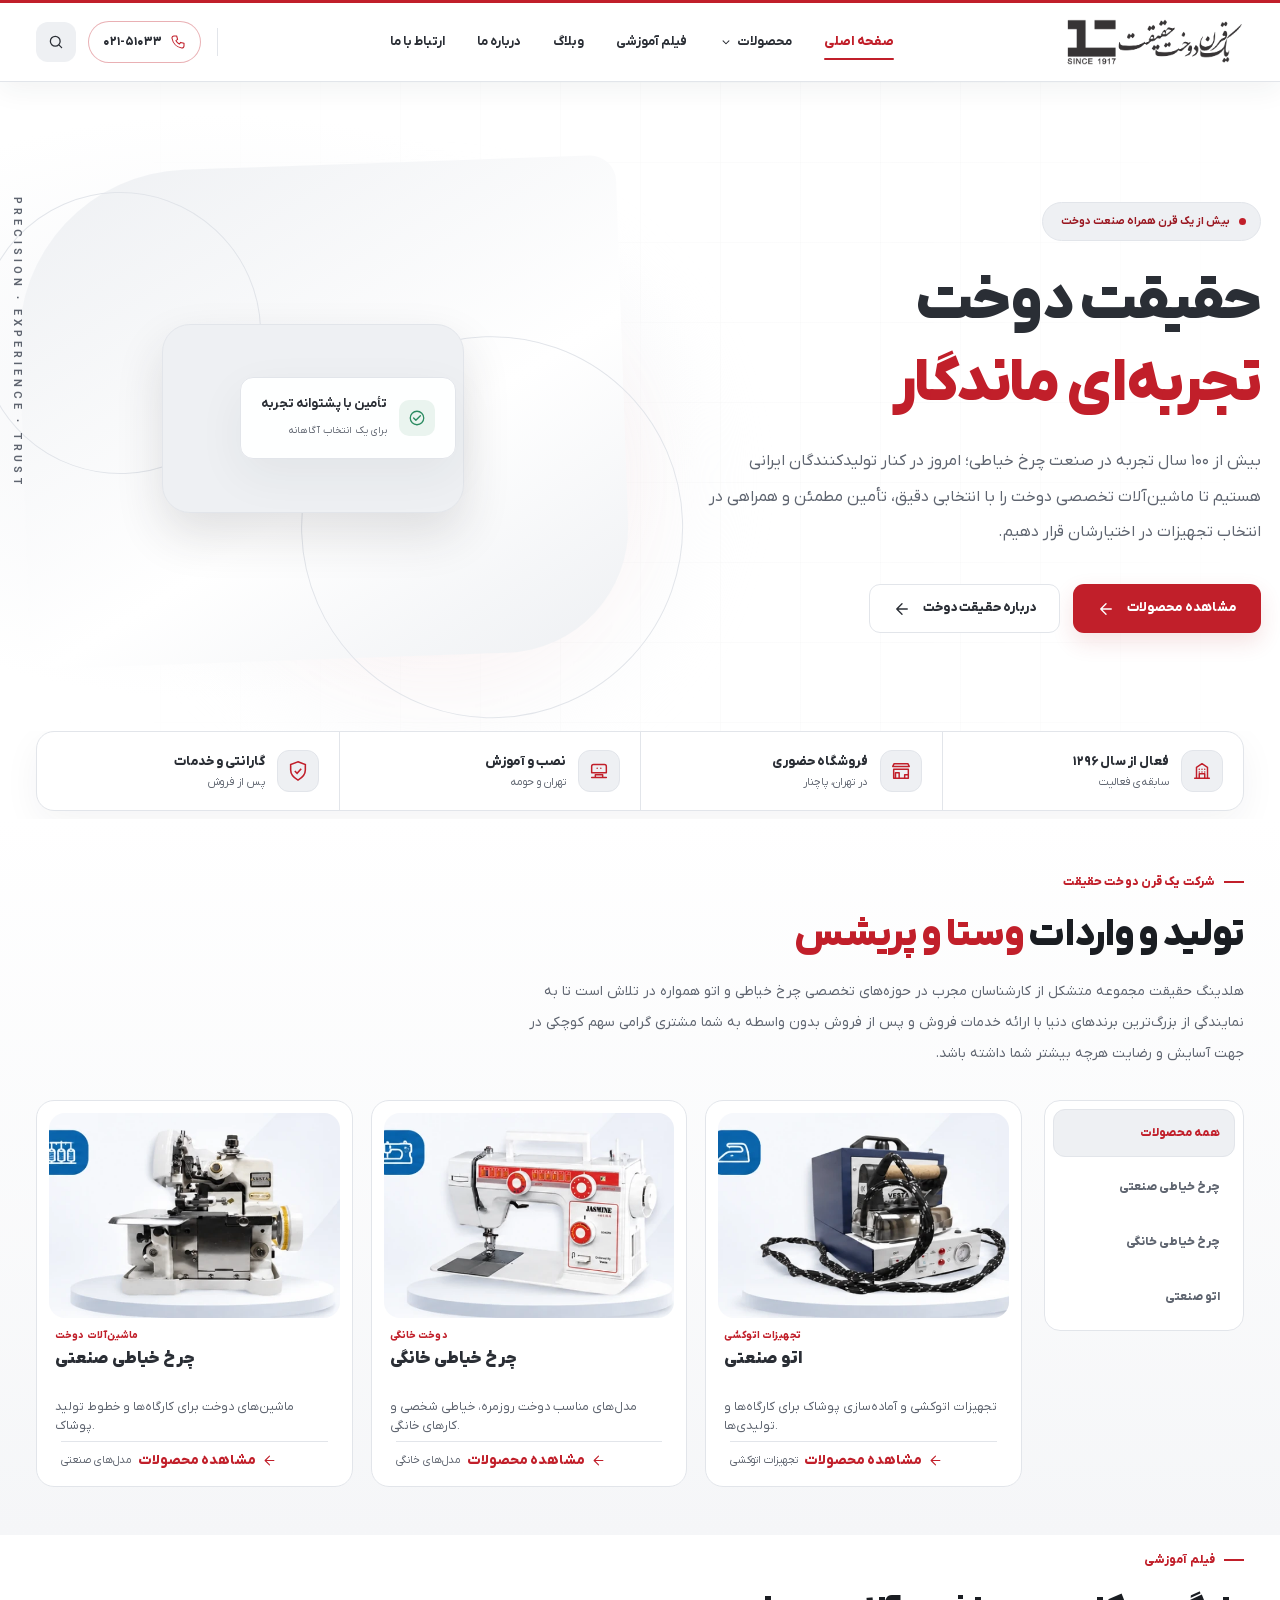
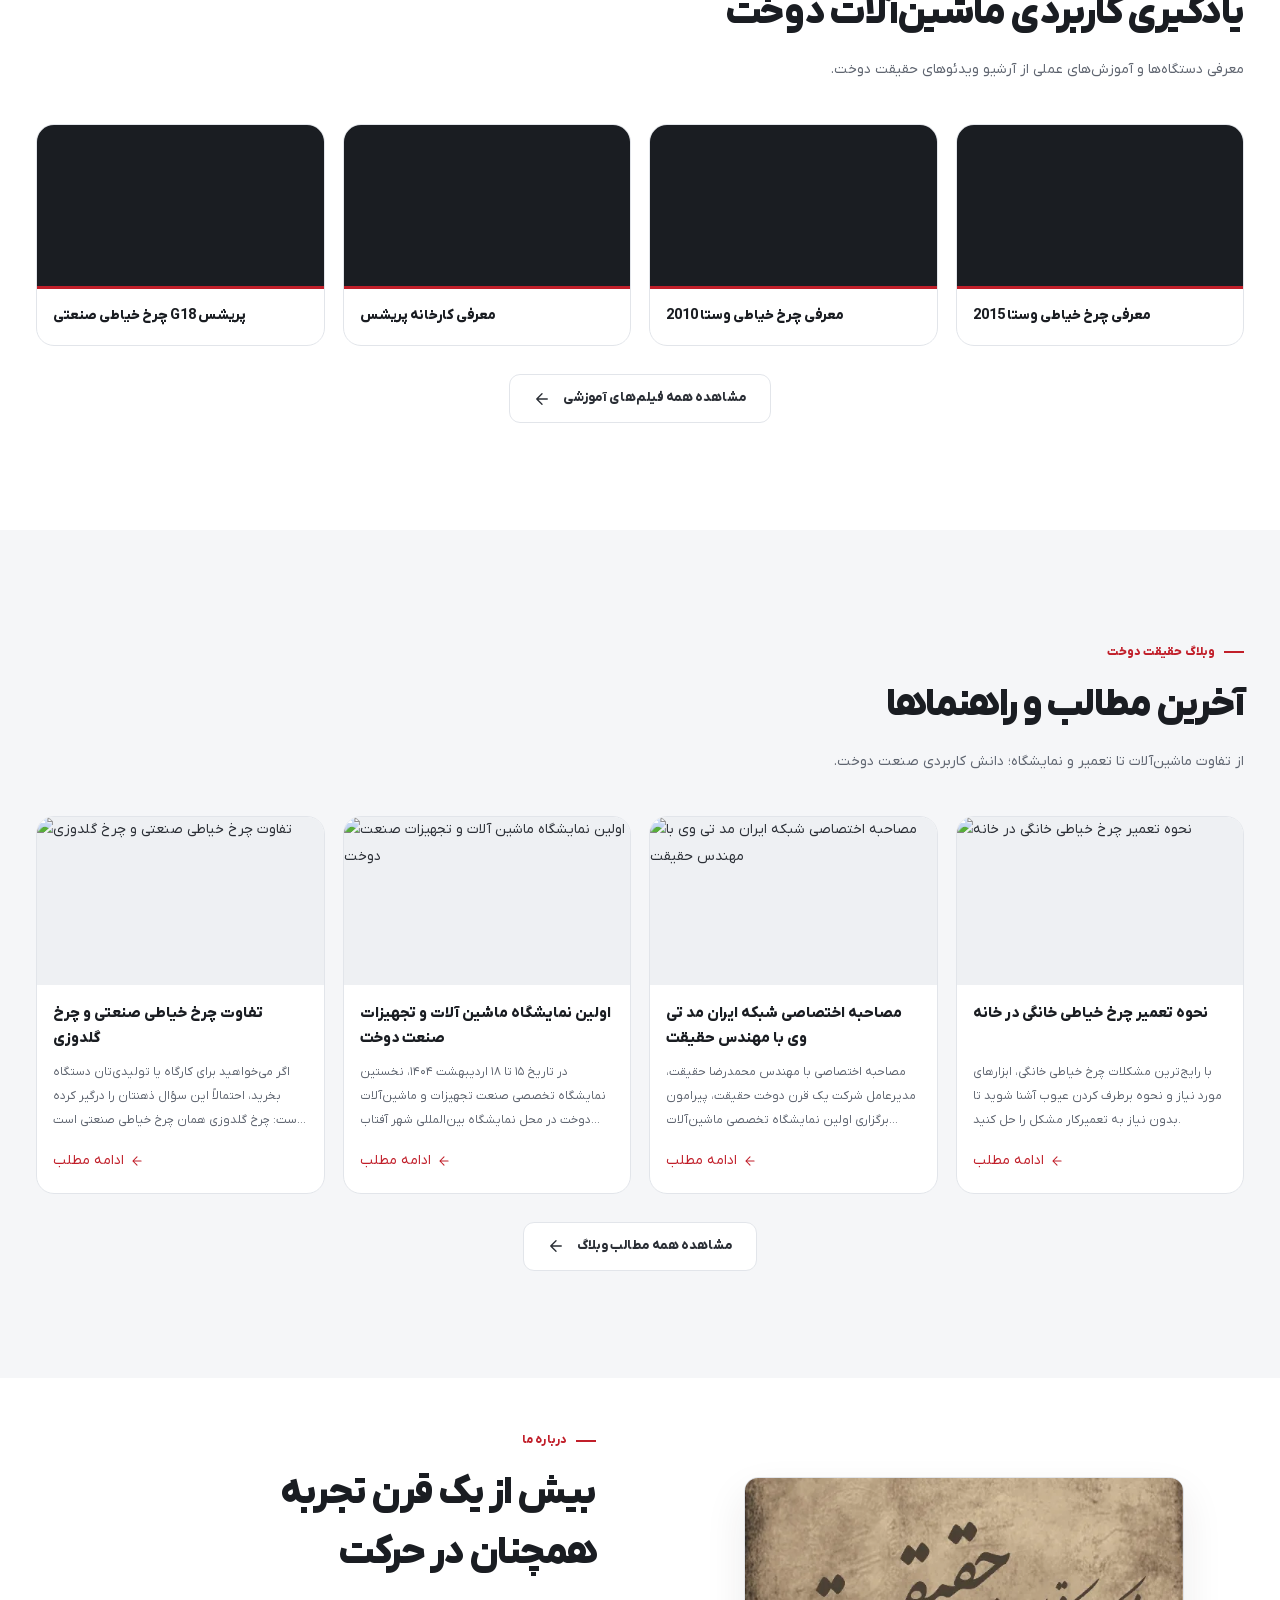
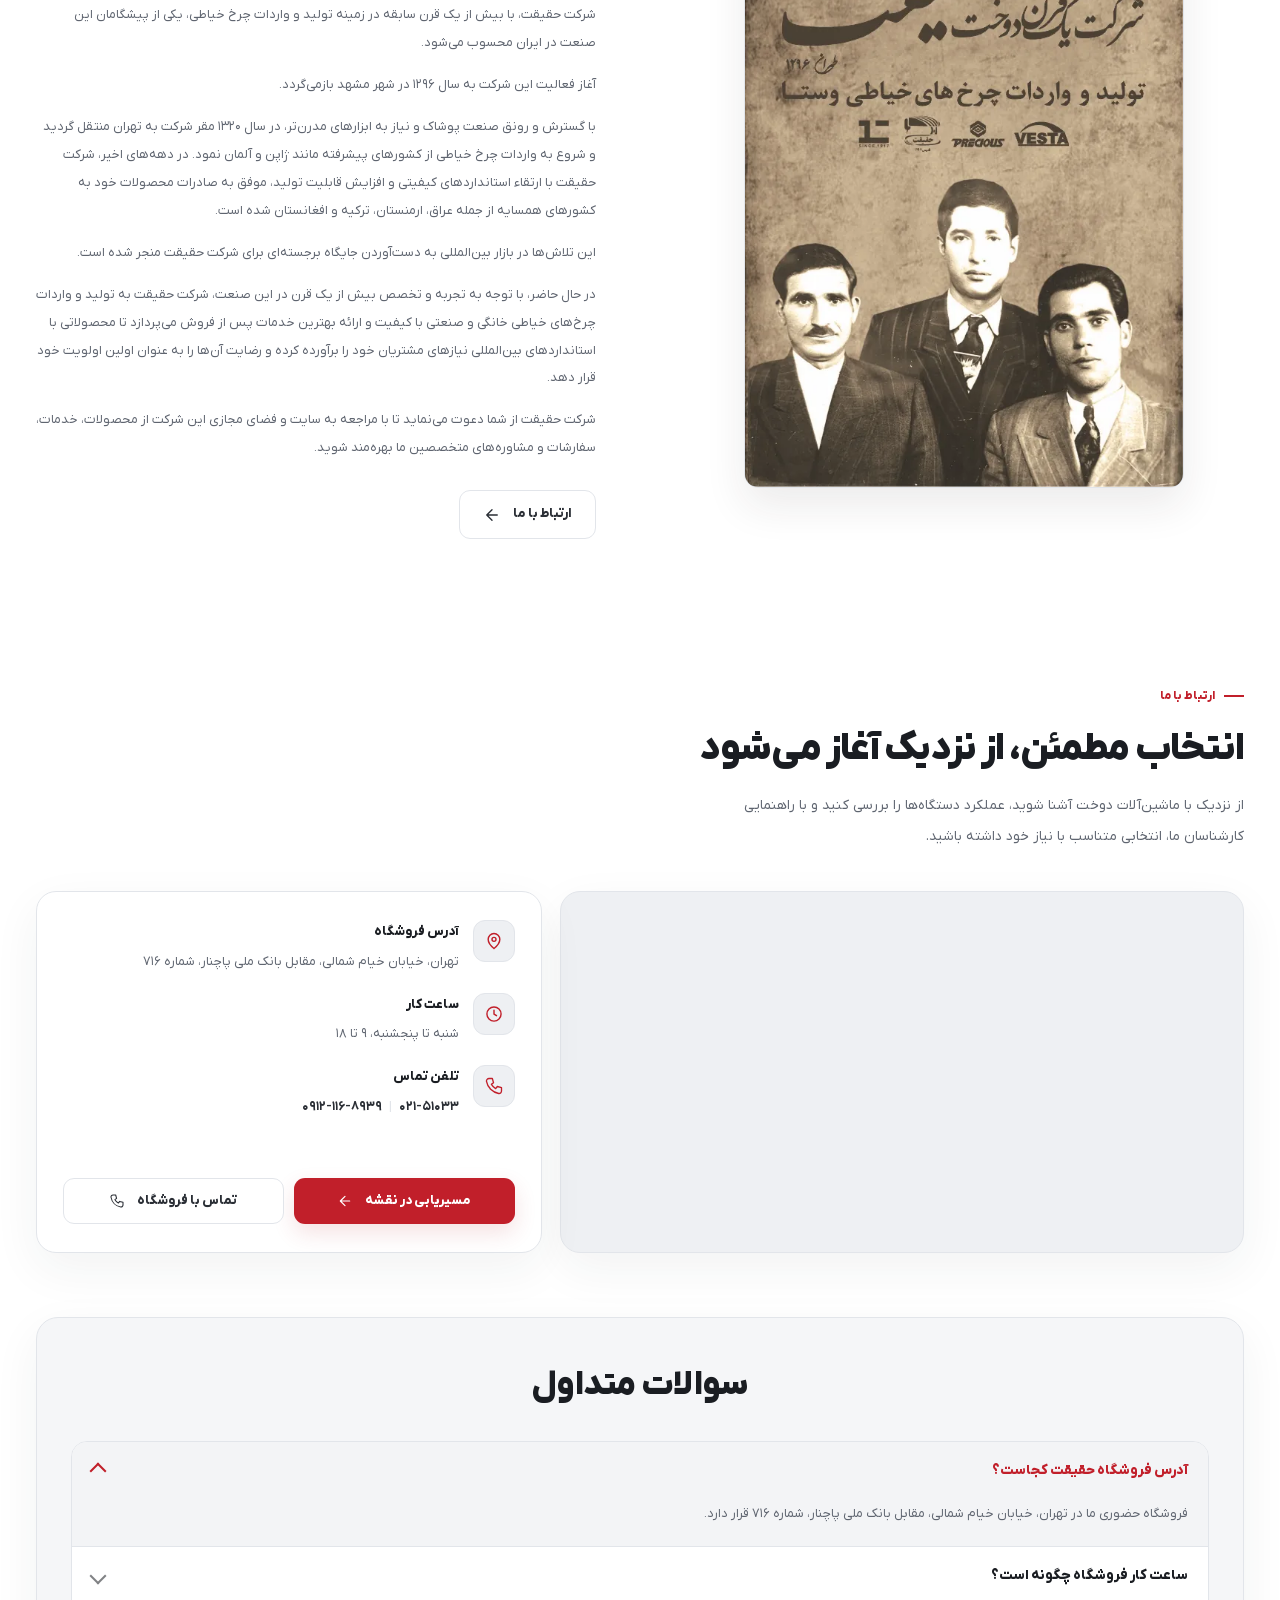
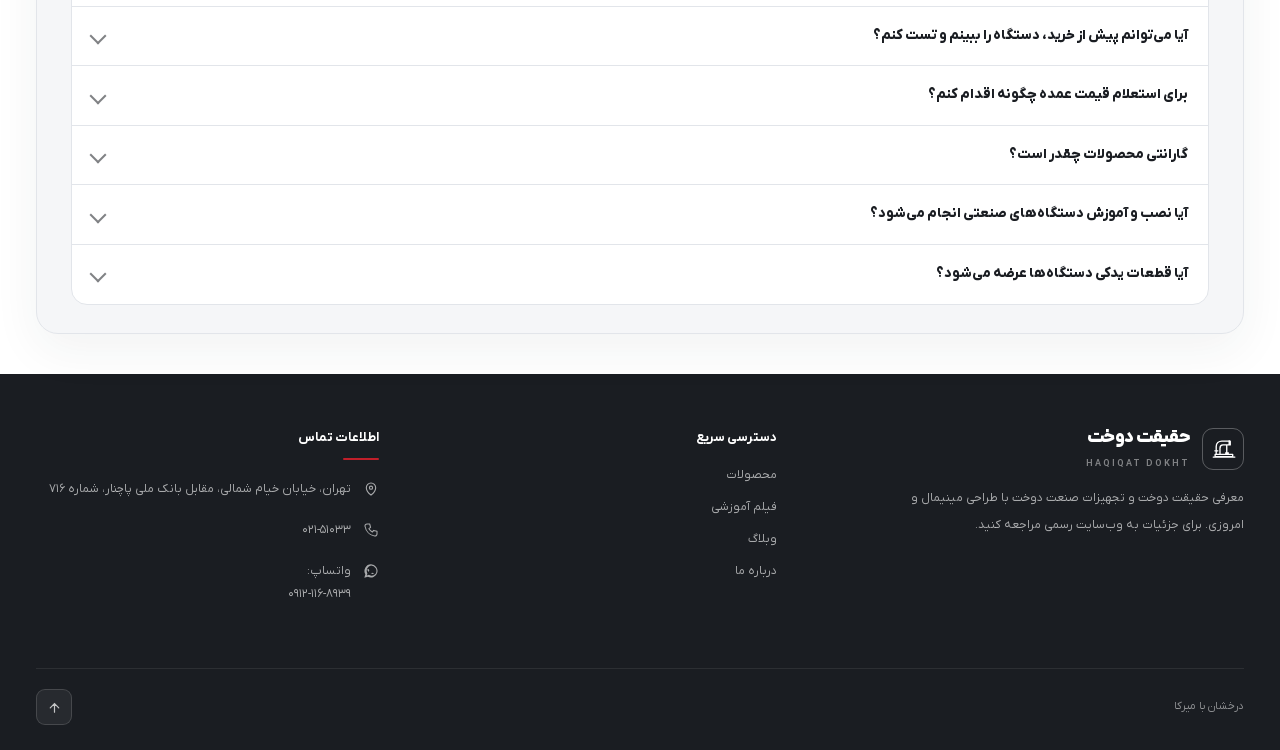
==== web2/index.html @ 38fbf1c4 "Use the rounded mobile menu sheet from the fixed file. Co-authored-by: Cursor <cursoragent@cursor.co" ====
﻿<!doctype html>
<html lang="fa" dir="ltr">

<head>
  <meta charset="UTF-8">
  <meta name="viewport" content="width=device-width,initial-scale=1">
  <meta http-equiv="Cache-Control" content="no-cache, no-store, must-revalidate">
  <meta name="theme-color" content="#fbfcfd">
  <meta name="description"
    content="حقیقت دوخت؛ واردات و تأمین تخصصی ماشین‌آلات دوخت، چرخ خیاطی صنعتی و قطعات با محوریت سابقه بیش از یک قرن.">
  <title>حقیقت دوخت | یک قرن تجربه، نگاهی به آینده</title>
  <!-- فونت ایران‌یکان -->
  <link rel="stylesheet" href="css/iranyekan.css">
  <!-- CSS اصلی -->
  <link rel="stylesheet" href="css/styles.css?v=20260311u">
  <!-- فاصله کارت‌ها (قابل ویرایش) -->
  <link rel="stylesheet" href="css/product-cards.css?v=20260311k">
</head>

<body dir="rtl">
  <!-- ========== ۲) آیکون‌های SVG ========== -->
  <svg width="0" height="0" style="position:absolute;overflow:hidden" xmlns="http://www.w3.org/2000/svg"
    aria-hidden="true">
    <defs>
      <symbol id="i-arrow" viewBox="0 0 24 24">
        <path d="M19 12H5m7 7-7-7 7-7" fill="none" stroke="currentColor" stroke-width="1.8" stroke-linecap="round"
          stroke-linejoin="round" />
      </symbol>
      <symbol id="i-check" viewBox="0 0 24 24">
        <circle cx="12" cy="12" r="9" fill="none" stroke="currentColor" stroke-width="1.7" />
        <path d="m7.5 12 3 3 6-6" stroke="currentColor" fill="none" stroke-width="1.8" stroke-linecap="round"
          stroke-linejoin="round" />
      </symbol>
      <symbol id="i-phone" viewBox="0 0 24 24">
        <path d="M6 3h4l1.4 5-2.5 2a15 15 0 0 0 5.1 5.1l2-2.5 5 1.4v4a3 3 0 0 1-3.4 3A18 18 0 0 1 3 6.4 3 3 0 0 1 6 3Z"
          fill="none" stroke="currentColor" stroke-width="1.6" stroke-linejoin="round" />
      </symbol>
      <symbol id="i-whatsapp" viewBox="0 0 24 24">
        <path
          d="M12.04 2a9.9 9.9 0 0 0-8.5 14.9L2 22l5.24-1.37A9.9 9.9 0 1 0 12.04 2Zm0 1.8a8.1 8.1 0 0 1 6.9 12.25 8.1 8.1 0 0 1-9.5 2.05l-.55-.3-3.1.81.83-3.02-.32-.58A8.1 8.1 0 0 1 12.04 3.8Zm4.62 11.56c-.2.56-1.15 1.07-1.6 1.14-.41.06-.93.09-1.5-.09a13.4 13.4 0 0 1-5.6-3.65 6.2 6.2 0 0 1-1.3-2.2c-.14-.4-.01-.86.2-1.14.18-.24.45-.35.66-.35h.48c.16 0 .37-.06.58.44.2.5.7 1.72.76 1.84.06.12.1.26.02.41-.08.16-.12.26-.24.4-.12.14-.25.31-.36.42-.12.12-.24.25-.1.49.14.24.62 1.02 1.33 1.65.91.81 1.68 1.06 1.92 1.18.24.12.38.1.52-.06.14-.16.6-.7.76-.94.16-.24.32-.2.54-.12.22.08 1.4.66 1.64.78.24.12.4.18.46.28.06.1.06.58-.14 1.14Z"
          fill="currentColor" />
      </symbol>
      <symbol id="i-close" viewBox="0 0 24 24">
        <path d="M6 6l12 12M18 6 6 18" fill="none" stroke="currentColor" stroke-width="1.9" stroke-linecap="round" />
      </symbol>
      <symbol id="i-menu" viewBox="0 0 24 24">
        <path d="M4 7h16M4 12h16M4 17h16" fill="none" stroke="currentColor" stroke-width="1.8" stroke-linecap="round" />
      </symbol>
      <symbol id="i-search" viewBox="0 0 24 24">
        <circle cx="11" cy="11" r="6.5" fill="none" stroke="currentColor" stroke-width="1.7" />
        <path d="m16.2 16.2 3.3 3.3" fill="none" stroke="currentColor" stroke-width="1.7" stroke-linecap="round" />
      </symbol>
      <symbol id="i-chevron" viewBox="0 0 24 24">
        <path d="m7 10 5 5 5-5" fill="none" stroke="currentColor" stroke-width="1.8" stroke-linecap="round"
          stroke-linejoin="round" />
      </symbol>
      <symbol id="i-shield" viewBox="0 0 24 24">
        <path d="M12 2 20 5v6c0 5-3.5 8.5-8 11-4.5-2.5-8-6-8-11V5l8-3Z" fill="none" stroke="currentColor"
          stroke-width="1.7" />
        <path d="m8.5 12 2.5 2.5 4.5-5" fill="none" stroke="currentColor" stroke-width="1.7" />
      </symbol>
      <symbol id="i-tools" viewBox="0 0 24 24">
        <path d="m14 6 4-4 4 4-4 4M3 21l11-11m-8-5 3 3-3 3-3-3a5 5 0 0 1 5-5m11 11a5 5 0 0 1-5 5l-3-3 3-3 3 3"
          fill="none" stroke="currentColor" stroke-width="1.5" stroke-linecap="round" stroke-linejoin="round" />
      </symbol>
      <symbol id="i-box" viewBox="0 0 24 24">
        <path d="m3 7 9-4 9 4v10l-9 4-9-4V7Zm0 0 9 4 9-4m-9 4v10M7.5 5 16.5 9" fill="none" stroke="currentColor"
          stroke-width="1.5" stroke-linejoin="round" />
      </symbol>
      <symbol id="i-headset" viewBox="0 0 24 24">
        <path d="M4 13v-2a8 8 0 0 1 16 0v2M4 13h3v7H6a2 2 0 0 1-2-2v-5Zm16 0h-3v7h1a2 2 0 0 0 2-2v-5Zm0 6c0 2-2 3-6 3"
          fill="none" stroke="currentColor" stroke-width="1.7" stroke-linecap="round" />
      </symbol>
      <symbol id="i-up" viewBox="0 0 24 24">
        <path d="m6 14 6-6 6 6M12 8v12" fill="none" stroke="currentColor" stroke-width="1.7" stroke-linecap="round" />
      </symbol>
      <symbol id="i-play" viewBox="0 0 24 24">
        <path d="M8 6.5v11l9-5.5-9-5.5Z" fill="currentColor" />
      </symbol>
      <symbol id="i-pin" viewBox="0 0 24 24">
        <path d="M12 21s7-5.4 7-11a7 7 0 1 0-14 0c0 5.6 7 11 7 11Z" fill="none" stroke="currentColor"
          stroke-width="1.7" />
        <circle cx="12" cy="10" r="2.4" fill="none" stroke="currentColor" stroke-width="1.7" />
      </symbol>
      <symbol id="i-clock" viewBox="0 0 24 24">
        <circle cx="12" cy="12" r="8.5" fill="none" stroke="currentColor" stroke-width="1.7" />
        <path d="M12 7.5V12l3 2" fill="none" stroke="currentColor" stroke-width="1.7" stroke-linecap="round" />
      </symbol>
      <symbol id="i-sew" viewBox="0 0 100 100">
        <path
          d="M19 68h65v9H19zM23 65V39c0-12 9-20 21-20h31v14H48c-8 0-11 4-11 12v20M62 33v30M58 63h10M71 17v16M18 55h11M12 78h80"
          stroke="currentColor" stroke-width="5" fill="none" stroke-linecap="round" stroke-linejoin="round" />
      </symbol>
      <symbol id="i-building" viewBox="0 0 24 24">
        <path d="M4 20h16M6 20V8l6-4 6 4v12M9 20v-5h6v5M9 10h.01M12 10h.01M15 10h.01M9 13h.01M12 13h.01M15 13h.01"
          fill="none" stroke="currentColor" stroke-width="1.6" stroke-linecap="round" stroke-linejoin="round" />
      </symbol>
      <symbol id="i-store" viewBox="0 0 24 24">
        <path d="M4 10h16v10H4zM3 7l1.5-3h15L21 7H3Zm3 13v-6h4v6m6 0v-4h4v4" fill="none" stroke="currentColor"
          stroke-width="1.6" stroke-linecap="round" stroke-linejoin="round" />
      </symbol>
      <symbol id="i-train" viewBox="0 0 24 24">
        <path d="M4 19h16M8 19v-3h8v3M6 5h12a2 2 0 0 1 2 2v7H4V7a2 2 0 0 1 2-2Zm4 4h.01M14 9h.01" fill="none"
          stroke="currentColor" stroke-width="1.6" stroke-linecap="round" stroke-linejoin="round" />
      </symbol>
      <!-- Product machine drawing -->
      <symbol id="machine" viewBox="0 0 680 460">
        <ellipse cx="327" cy="400" rx="283" ry="25" fill="#aab9c8" opacity=".25" />
        <path d="M82 365H599L625 383H63Z" fill="#71818c" />
        <path d="M80 360H601L598 373H76Z" fill="#cdd4d8" />
        <path d="M95 347H582V365H95Z" fill="#f9fbfd" stroke="#a8b3be" stroke-width="3" />
        <path d="M132 145v-24c0-16 13-29 29-29h333c16 0 30 13 30 30v52h-29v-34H208c-17 0-28 10-28 28v178h-48V145Z"
          fill="#f9fbfd" stroke="#8c9ba7" stroke-width="4" />
        <path d="M133 129c0-21 15-35 36-35h325c19 0 30 12 30 30v53H180v-10c0-19 12-31 30-31h286v-11H164v220h-31Z"
          fill="#e8edf1" opacity=".6" />
        <rect x="181" y="139" width="311" height="37" rx="9" fill="#e2e8ed" />
        <path d="M182 175h308v14H182z" fill="#c7d1da" />
        <path d="M180 195h38v154h-38z" fill="#eff3f6" stroke="#a8b3be" stroke-width="3" />
        <path d="M183 195h30v112h-30z" fill="#d9e2e9" />
        <path d="M201 306v38" stroke="#6d7b89" stroke-width="7" stroke-linecap="round" />
        <path d="M220 308v42M213 350h23" fill="none" stroke="#475a6b" stroke-width="5" stroke-linecap="round" />
        <path d="M232 352h-36" stroke="#7e8b93" stroke-width="8" stroke-linecap="round" />
        <path d="M235 343v13" stroke="#596b76" stroke-width="3" />
        <rect x="473" y="148" width="56" height="27" rx="7" fill="#2a333b" />
        <rect x="480" y="151" width="40" height="7" rx="2" fill="#665b60" />
        <circle cx="536" cy="146" r="42" fill="#c7d0d8" stroke="#8796a3" stroke-width="5" />
        <circle cx="536" cy="146" r="29" fill="#e9eef2" stroke="#8796a3" stroke-width="3" />
        <circle cx="536" cy="146" r="10" fill="#8394a1" />
        <path d="M536 117v18m0 21v19m-29-29h18m22 0h18" stroke="#adbac5" stroke-width="4" />
        <rect x="261" y="151" width="88" height="6" rx="3" fill="#bac5cf" />
        <rect x="354" y="151" width="57" height="6" rx="3" fill="#bac5cf" />
        <path d="M359 92V69h31v23" stroke="#8294a1" stroke-width="6" fill="none" />
        <path d="M382 69v-17h7v17" stroke="#8294a1" stroke-width="4" fill="none" />
        <path d="M263 92V59" stroke="#647789" stroke-width="4" />
        <path d="M251 59h24" stroke="#647789" stroke-width="4" />
        <path d="M255 59c0-21 6-28 14-28" stroke="#647789" stroke-width="3" fill="none" />
        <path d="M260 41h22" stroke="#647789" stroke-width="4" />
        <rect x="287" y="211" width="174" height="14" rx="4" fill="#b7c4cf" opacity=".7" /><text x="300" y="220"
          font-family="Arial,sans-serif" font-size="11" fill="#56708d" font-weight="700" letter-spacing="3">ATELIER /
          100</text>
        <path d="M138 333h34" stroke="#9aa8b3" stroke-width="5" />
        <circle cx="160" cy="221" r="10" fill="#c3ced7" stroke="#9daab4" stroke-width="3" />
        <path d="M124 348h118" stroke="#82909a" stroke-width="3" />
        <path d="M222 349h13" stroke="#a0abb4" stroke-width="4" />
        <path d="M217 360v-13" stroke="#647782" stroke-width="4" />
        <path d="M115 379v17m455-17v17" stroke="#53616d" stroke-width="10" stroke-linecap="round" />
        <path d="M172 125h330" stroke="white" opacity=".9" stroke-width="3" stroke-linecap="round" />
      </symbol>
    </defs>
  </svg>

  <!-- ========== ۳) هدر و منو ========== -->
  <header id="siteHeader">
    <div class="container nav">
      <a class="brand brand--logo" href="#home" aria-label="صفحه اصلی حقیقت دوخت">
        <img class="brand-logo" src="assets/logo-haqiqat.png" alt="یک قرن دوخت حقیقت — SINCE 1917" width="220"
          height="48">
      </a>
      <nav class="nav-links" id="navLinks" aria-label="منوی اصلی">
        <a href="#home" class="active">صفحه اصلی</a>
        <div class="nav-item nav-item--drop">
          <a href="#products" class="nav-link-drop">محصولات <svg class="nav-chevron" aria-hidden="true">
              <use href="#i-chevron" />
            </svg></a>
          <div class="nav-drop" role="menu">
            <a href="#products" role="menuitem" data-filter="industrial">چرخ خیاطی صنعتی</a>
            <a href="#products" role="menuitem" data-filter="home">چرخ خیاطی خانگی</a>
            <a href="#products" role="menuitem" data-filter="iron">اتو صنعتی</a>
          </div>
        </div>
        <a href="#videos">فیلم آموزشی</a>
        <a href="#blog">وبلاگ</a>
        <a href="#about">درباره ما</a>
        <a href="#contact">ارتباط با ما</a>
        <div class="nav-sheet-foot">
          <div class="nav-sheet-actions">
            <a class="sheet-btn sheet-btn--call" href="tel:02151033"><svg aria-hidden="true">
                <use href="#i-phone" />
              </svg>تماس با فروشگاه</a>
            <a class="sheet-btn sheet-btn--wa" href="https://api.whatsapp.com/send?phone=989121168939"><svg
                aria-hidden="true">
                <use href="#i-whatsapp" />
              </svg>واتساپ</a>
          </div>
          <p class="nav-sheet-meta">شنبه تا پنجشنبه، ۹ تا ۱۸ · تهران، پاچنار</p>
        </div>
      </nav>
      <div class="nav-backdrop" id="navBackdrop" aria-hidden="true"></div>
      <div class="nav-cta">
        <span class="nav-divider" aria-hidden="true"></span>
        <a class="nav-phone" href="tel:02151033"><svg>
            <use href="#i-phone" />
          </svg> <span class="tel-num" dir="ltr">۰۲۱-۵۱۰۳۳</span></a>
        <button type="button" class="nav-search" id="navSearch" aria-label="جستجو"><svg>
            <use href="#i-search" />
          </svg></button>
        <button class="mobile-toggle" id="mobileToggle" aria-label="باز کردن منو" aria-expanded="false"><svg>
            <use href="#i-menu" />
          </svg></button>
      </div>
    </div>
  </header>

  <!-- ========== ۴) محتوای اصلی ========== -->
  <main>
    <!-- ========== ۵) هیرو ========== -->
    <div class="hero" id="home">
      <div class="hero-ambient" aria-hidden="true">
        <div class="hero-ambient__grid"></div>
        <div class="hero-ambient__glow"></div>
      </div>
      <div class="container hero-grid">
        <div class="hero-content reveal"><span class="hero-tag"><i></i> بیش از یک قرن همراه صنعت دوخت</span>
          <h1><span class="hero-line"><span>حقیقت دوخت</span></span><span class="hero-line"><span><em>تجربه‌ای
                  ماندگار</em></span></span></h1>
          <p class="hero-desc">بیش از ۱۰۰ سال تجربه در صنعت چرخ خیاطی؛ امروز در کنار تولیدکنندگان ایرانی هستیم تا
            ماشین‌آلات تخصصی دوخت را با انتخابی دقیق، تأمین مطمئن و همراهی در انتخاب تجهیزات در اختیارشان قرار دهیم.</p>
          <div class="hero-actions"><a href="#products" class="btn btn-primary">مشاهده محصولات <svg>
                <use href="#i-arrow" />
              </svg></a><a href="#about" class="btn btn-outline">درباره حقیقت دوخت <svg>
                <use href="#i-arrow" />
              </svg></a></div>
        </div>
        <div class="hero-visual reveal">
          <div class="hero-art-bg"></div><span class="side-label">PRECISION · EXPERIENCE · TRUST</span>
          <div class="machine-motion">
            <video class="hero-video" autoplay muted loop playsinline preload="metadata"
              aria-label="ویدئوی چرخ خیاطی در حال دوخت پارچه">
              <source src="assets/hero-sewing.mp4" type="video/mp4">
            </video>
            <div class="floating-note"><span class="circle"><svg width="18" height="18">
                  <use href="#i-check" />
                </svg></span><span><strong>تأمین با پشتوانه تجربه</strong><small>برای یک انتخاب آگاهانه</small></span>
            </div>
          </div>
        </div>
      </div>
    </div>

    <!-- ========== ۶) نوار اعتماد / مزیت‌های کوتاه ========== -->
    <div class="trust-bar">
      <div class="container">
        <div class="trust-bar__grid" role="list">
          <div class="trust-item" role="listitem">
            <span class="trust-item__icon" aria-hidden="true"><svg>
                <use href="#i-building" />
              </svg></span>
            <span class="trust-item__text"><strong>فعال از سال ۱۲۹۶</strong><small>سابقه‌ی فعالیت</small></span>
          </div>
          <div class="trust-item" role="listitem">
            <span class="trust-item__icon" aria-hidden="true"><svg>
                <use href="#i-store" />
              </svg></span>
            <span class="trust-item__text"><strong>فروشگاه حضوری</strong><small>در تهران، پاچنار</small></span>
          </div>
          <div class="trust-item" role="listitem">
            <span class="trust-item__icon" aria-hidden="true"><svg>
                <use href="#i-train" />
              </svg></span>
            <span class="trust-item__text"><strong>نصب و آموزش</strong><small>تهران و حومه</small></span>
          </div>
          <div class="trust-item" role="listitem">
            <span class="trust-item__icon" aria-hidden="true"><svg>
                <use href="#i-shield" />
              </svg></span>
            <span class="trust-item__text"><strong>گارانتی و خدمات</strong><small>پس از فروش</small></span>
          </div>
        </div>
      </div>
    </div>

    <!-- ========== ۷) محصولات / دسته‌بندی‌ها ========== -->
    <section class="categories" id="products">
      <div class="container">
        <div class="section-heading reveal">
          <div>
            <span class="eyebrow">شرکت یک قرن دوخت حقیقت</span>
            <h2 class="section-title">تولید و واردات <em>وستا و پریشس</em></h2>
            <p class="section-note">هلدینگ حقیقت مجموعه متشکل از کارشناسان مجرب در حوزه‌های تخصصی چرخ خیاطی و اتو همواره
              در تلاش است تا به نمایندگی از بزرگ‌ترین برندهای دنیا با ارائه خدمات فروش و پس از فروش بدون واسطه به شما
              مشتری گرامی سهم کوچکی در جهت آسایش و رضایت هرچه بیشتر شما داشته باشد.</p>
          </div>
        </div>
        <div class="products-layout">
          <div class="filter-tabs" role="group" aria-label="فیلتر محصولات">
            <button class="filter-btn active" data-filter="all" aria-pressed="true">همه محصولات</button>
            <button class="filter-btn" data-filter="industrial" aria-pressed="false">چرخ خیاطی صنعتی</button>
            <button class="filter-btn" data-filter="home" aria-pressed="false">چرخ خیاطی خانگی</button>
            <button class="filter-btn" data-filter="iron" aria-pressed="false">اتو صنعتی</button>
          </div>
          <div class="carousel-shell" data-carousel>
            <div class="carousel-viewport">
            <div class="product-grid carousel-track">
              <article class="product-card reveal" data-category="industrial">
                <div class="product-image"><img src="assets/category-industrial.webp" alt="چرخ خیاطی صنعتی"
                    loading="lazy" decoding="async"></div>
                <div class="product-body"><span class="product-type">ماشین‌آلات دوخت</span>
                  <h3>چرخ خیاطی صنعتی</h3>
                  <p>ماشین‌های دوخت برای کارگاه‌ها و خطوط تولید پوشاک.</p>
                  <div class="product-bottom"><span>مدل‌های صنعتی</span><button type="button" class="text-btn">مشاهده
                      محصولات <svg>
                        <use href="#i-arrow" />
                      </svg></button></div>
                </div>
              </article>
              <article class="product-card reveal" data-category="home">
                <div class="product-image"><img src="assets/category-domestic.webp" alt="چرخ خیاطی خانگی" loading="lazy"
                    decoding="async"></div>
                <div class="product-body"><span class="product-type">دوخت خانگی</span>
                  <h3>چرخ خیاطی خانگی</h3>
                  <p>مدل‌های مناسب دوخت روزمره، خیاطی شخصی و کارهای خانگی.</p>
                  <div class="product-bottom"><span>مدل‌های خانگی</span><button type="button" class="text-btn">مشاهده
                      محصولات <svg>
                        <use href="#i-arrow" />
                      </svg></button></div>
                </div>
              </article>
              <article class="product-card reveal" data-category="iron">
                <div class="product-image"><img src="assets/category-iron.webp" alt="اتو صنعتی" loading="lazy"
                    decoding="async"></div>
                <div class="product-body"><span class="product-type">تجهیزات اتوکشی</span>
                  <h3>اتو صنعتی</h3>
                  <p>تجهیزات اتوکشی و آماده‌سازی پوشاک برای کارگاه‌ها و تولیدی‌ها.</p>
                  <div class="product-bottom"><span>تجهیزات اتوکشی</span><button type="button" class="text-btn">مشاهده
                      محصولات <svg>
                        <use href="#i-arrow" />
                      </svg></button></div>
                </div>
              </article>
            </div>
            </div>
          </div>
        </div>
      </div>
    </section>

    <!-- ========== ۷) فیلم آموزشی ========== -->
    <section class="videos-section" id="videos">
      <div class="container">
        <div class="section-heading reveal">
          <div><span class="eyebrow">فیلم آموزشی</span>
            <h2 class="section-title">یادگیری کاربردی ماشین‌آلات دوخت</h2>
            <p class="section-note">معرفی دستگاه‌ها و آموزش‌های عملی از آرشیو ویدئوهای حقیقت دوخت.</p>
          </div>
        </div>
        <div class="carousel-shell" data-carousel>
          <div class="carousel-viewport">
          <div class="video-grid carousel-track">
            <article class="video-card reveal">
              <div class="video-card__frame">
                <iframe src="https://www.aparat.com/video/video/embed/videohash/lqsiud2/vt/frame"
                  title="چرخ خیاطی صنعتی G18 پریشس" loading="lazy" allowfullscreen></iframe>
              </div>
              <h3>چرخ خیاطی صنعتی G18 پریشس</h3>
            </article>
            <article class="video-card reveal">
              <div class="video-card__frame">
                <iframe src="https://www.aparat.com/video/video/embed/videohash/y042p50/vt/frame"
                  title="معرفی کارخانه پریشس" loading="lazy" allowfullscreen></iframe>
              </div>
              <h3>معرفی کارخانه پریشس</h3>
            </article>
            <article class="video-card reveal">
              <div class="video-card__frame">
                <iframe src="https://www.aparat.com/video/video/embed/videohash/ysbBr/vt/frame"
                  title="معرفی چرخ خیاطی وستا 2010" loading="lazy" allowfullscreen></iframe>
              </div>
              <h3>معرفی چرخ خیاطی وستا 2010</h3>
            </article>
            <article class="video-card reveal">
              <div class="video-card__frame">
                <iframe src="https://www.aparat.com/video/video/embed/videohash/m33bqw2/vt/frame"
                  title="معرفی چرخ خیاطی وستا 2015" loading="lazy" allowfullscreen></iframe>
              </div>
              <h3>معرفی چرخ خیاطی وستا 2015</h3>
            </article>
          </div>
          </div>
        </div>
        <div class="blog-more reveal">
          <button type="button" class="btn btn-outline">مشاهده همه فیلم‌های آموزشی <svg>
              <use href="#i-arrow" />
            </svg></button>
        </div>
      </div>
    </section>

    <!-- ========== ۸) وبلاگ ========== -->
    <section class="blog-section" id="blog">
      <div class="container">
        <div class="section-heading reveal">
          <div><span class="eyebrow">وبلاگ حقیقت دوخت</span>
            <h2 class="section-title">آخرین مطالب و راهنماها</h2>
            <p class="section-note">از تفاوت ماشین‌آلات تا تعمیر و نمایشگاه؛ دانش کاربردی صنعت دوخت.</p>
          </div>
        </div>
        <div class="carousel-shell" data-carousel>
          <div class="carousel-viewport">
          <div class="blog-grid carousel-track">
            <article class="blog-card reveal">
              <div class="blog-card__media">
                <img
                  src="https://haqiqatdokht.com/wp-content/uploads/2026/11/%D8%AA%D9%81%D8%A7%D9%88%D8%AA-%DA%86%D8%B1%D8%AE-%D8%AE%DB%8C%D8%A7%D8%B7%DB%8C-%D8%B5%D9%86%D8%B9%D8%AA%DB%8C-%D9%88-%DA%86%D8%B1%D8%AE-%DA%AF%D9%84%D8%AF%D9%88%D8%B2%DB%8C-300x193.jpg"
                  alt="تفاوت چرخ خیاطی صنعتی و چرخ گلدوزی" loading="lazy" decoding="async">
              </div>
              <div class="blog-card__body">
                <h3>تفاوت چرخ خیاطی صنعتی و چرخ گلدوزی</h3>
                <p>اگر می‌خواهید برای کارگاه یا تولیدی‌تان دستگاه بخرید، احتمالاً این سؤال ذهنتان را درگیر کرده است: چرخ
                  گلدوزی همان چرخ خیاطی صنعتی است یا دو دستگاه کاملاً متفاوت‌اند؟</p>
                <button type="button" class="blog-card__more">ادامه مطلب <svg>
                    <use href="#i-arrow" />
                  </svg></button>
              </div>
            </article>
            <article class="blog-card reveal">
              <div class="blog-card__media">
                <img src="https://haqiqatdokht.com/wp-content/uploads/2025/05/image_2025-05-20_16-40-51-768x421.png"
                  alt="اولین نمایشگاه ماشین آلات و تجهیزات صنعت دوخت" loading="lazy" decoding="async">
              </div>
              <div class="blog-card__body">
                <h3>اولین نمایشگاه ماشین آلات و تجهیزات صنعت دوخت</h3>
                <p>در تاریخ ۱۵ تا ۱۸ اردیبهشت ۱۴۰۴، نخستین نمایشگاه تخصصی صنعت تجهیزات و ماشین‌آلات دوخت در محل نمایشگاه
                  بین‌المللی شهر آفتاب برگزار شد.</p>
                <button type="button" class="blog-card__more">ادامه مطلب <svg>
                    <use href="#i-arrow" />
                  </svg></button>
              </div>
            </article>
            <article class="blog-card reveal">
              <div class="blog-card__media">
                <img class="blog-media--top"
                  src="https://haqiqatdokht.com/wp-content/uploads/2025/04/HAQIQAT-03.5-MOHAMMADREZA-768x1365.jpg"
                  alt="مصاحبه اختصاصی شبکه ایران مد تی وی با مهندس حقیقت" loading="lazy" decoding="async">
              </div>
              <div class="blog-card__body">
                <h3>مصاحبه اختصاصی شبکه ایران مد تی وی با مهندس حقیقت</h3>
                <p>مصاحبه اختصاصی با مهندس محمدرضا حقیقت، مدیرعامل شرکت یک قرن دوخت حقیقت، پیرامون برگزاری اولین نمایشگاه
                  تخصصی ماشین‌آلات دوخت.</p>
                <button type="button" class="blog-card__more">ادامه مطلب <svg>
                    <use href="#i-arrow" />
                  </svg></button>
              </div>
            </article>
            <article class="blog-card reveal">
              <div class="blog-card__media">
                <img
                  src="https://haqiqatdokht.com/wp-content/uploads/2025/02/%D9%86%D8%AD%D9%88%D9%87-%D8%AA%D8%B9%D9%85%DB%8C%D8%B1-%DA%86%D8%B1%D8%AE-%D8%AE%DB%8C%D8%A7%D8%B7%DB%8C-%D8%AE%D8%A7%D9%86%DA%AF%DB%8C-%D8%AF%D8%B1-%D8%AE%D8%A7%D9%86%D9%87-300x238.webp"
                  alt="نحوه تعمیر چرخ خیاطی خانگی در خانه" loading="lazy" decoding="async">
              </div>
              <div class="blog-card__body">
                <h3>نحوه تعمیر چرخ خیاطی خانگی در خانه</h3>
                <p>با رایج‌ترین مشکلات چرخ خیاطی خانگی، ابزارهای مورد نیاز و نحوه برطرف کردن عیوب آشنا شوید تا بدون نیاز
                  به تعمیرکار مشکل را حل کنید.</p>
                <button type="button" class="blog-card__more">ادامه مطلب <svg>
                    <use href="#i-arrow" />
                  </svg></button>
              </div>
            </article>
          </div>
          </div>
        </div>
        <div class="blog-more reveal">
          <button type="button" class="btn btn-outline">مشاهده همه مطالب وبلاگ <svg>
              <use href="#i-arrow" />
            </svg></button>
        </div>
      </div>
    </section>

    <!-- ========== ۹) درباره ما / عکس تاریخی ========== -->
    <section id="about">
      <div class="container legacy-grid">
        <div class="legacy-picture legacy-photo reveal">
          <img src="assets/haqiqatdokht-history.png" width="591" height="821"
            alt="تصویر تاریخی شرکت حقیقت دوخت، با نام و نشان‌های قدیمی و عکس سه نفر از نسل‌های پیشین" loading="lazy"
            decoding="async">
        </div>
        <div class="legacy-content reveal">
          <span class="eyebrow">درباره ما</span>
          <h2 class="section-title">بیش از یک قرن تجربه<br>همچنان در حرکت</h2>
          <div class="about-copy">
            <p>شرکت حقیقت، با بیش از یک قرن سابقه در زمینه تولید و واردات چرخ خیاطی، یکی از پیشگامان این صنعت در ایران
              محسوب می‌شود.</p>
            <p>آغاز فعالیت این شرکت به سال ۱۲۹۶ در شهر مشهد بازمی‌گردد.</p>
            <p>با گسترش و رونق صنعت پوشاک و نیاز به ابزارهای مدرن‌تر، در سال ۱۳۲۰ مقر شرکت به تهران منتقل گردید و شروع
              به واردات چرخ خیاطی از کشورهای پیشرفته مانند ژاپن و آلمان نمود. در دهه‌های اخیر، شرکت حقیقت با ارتقاء
              استانداردهای کیفیتی و افزایش قابلیت تولید، موفق به صادرات محصولات خود به کشورهای همسایه از جمله عراق،
              ارمنستان، ترکیه و افغانستان شده است.</p>
            <p>این تلاش‌ها در بازار بین‌المللی به دست‌آوردن جایگاه برجسته‌ای برای شرکت حقیقت منجر شده است.</p>
            <p>در حال حاضر، با توجه به تجربه و تخصص بیش از یک قرن در این صنعت، شرکت حقیقت به تولید و واردات چرخ‌های
              خیاطی خانگی و صنعتی با کیفیت و ارائه بهترین خدمات پس از فروش می‌پردازد تا محصولاتی با استانداردهای
              بین‌المللی نیازهای مشتریان خود را برآورده کرده و رضایت آن‌ها را به عنوان اولین اولویت خود قرار دهد.</p>
            <p>شرکت حقیقت از شما دعوت می‌نماید تا با مراجعه به سایت و فضای مجازی این شرکت از محصولات، خدمات، سفارشات و
              مشاوره‌های متخصصین ما بهره‌مند شوید.</p>
          </div>
          <button type="button" class="btn btn-outline">ارتباط با ما <svg>
              <use href="#i-arrow" />
            </svg></button>
        </div>
      </div>
    </section>

    <!-- ========== ۱۰) فروشگاه حضوری / نقشه ========== -->
    <section class="contact-section" id="contact">
      <div class="container">
        <div class="section-heading reveal">
          <div><span class="eyebrow">ارتباط با ما</span>
            <h2 class="section-title">انتخاب مطمئن، از نزدیک آغاز می‌شود</h2>
            <p class="section-note">از نزدیک با ماشین‌آلات دوخت آشنا شوید، عملکرد دستگاه‌ها را بررسی کنید و با راهنمایی
              کارشناسان ما، انتخابی متناسب با نیاز خود داشته باشید.</p>
          </div>
        </div>
        <div class="store-panel reveal">
          <!-- در RTL اولین ستون سمت راست است = نقشه -->
          <div class="store-map">
            <iframe title="موقعیت فروشگاه حقیقت دوخت روی نقشه" loading="lazy"
              referrerpolicy="no-referrer-when-downgrade"
              src="https://maps.google.com/maps?q=%D8%AA%D9%87%D8%B1%D8%A7%D9%86%D8%8C%20%D8%AE%DB%8C%D8%A7%D8%A8%D8%A7%D9%86%20%D8%AE%DB%8C%D8%A7%D9%85%20%D8%B4%D9%85%D8%A7%D9%84%DB%8C%D8%8C%20%D9%85%D9%82%D8%A7%D8%A8%D9%84%20%D8%A8%D8%A7%D9%86%DA%A9%20%D9%85%D9%84%DB%8C%20%D9%BE%D8%A7%DA%86%D9%86%D8%A7%D8%B1%D8%8C%20%D8%B4%D9%85%D8%A7%D8%B1%D9%87%20716&z=17&output=embed"></iframe>
          </div>
          <div class="store-card">
            <div class="store-row">
              <span class="store-row__icon" aria-hidden="true"><svg>
                  <use href="#i-pin" />
                </svg></span>
              <div>
                <strong>آدرس فروشگاه</strong>
                <p>تهران، خیابان خیام شمالی، مقابل بانک ملی پاچنار، شماره ۷۱۶</p>
              </div>
            </div>
            <div class="store-row">
              <span class="store-row__icon" aria-hidden="true"><svg>
                  <use href="#i-clock" />
                </svg></span>
              <div>
                <strong>ساعت کار</strong>
                <p>شنبه تا پنجشنبه، ۹ تا ۱۸</p>
              </div>
            </div>
            <div class="store-row">
              <span class="store-row__icon" aria-hidden="true"><svg>
                  <use href="#i-phone" />
                </svg></span>
              <div>
                <strong>تلفن تماس</strong>
                <p><a href="tel:02151033"><span class="tel-num" dir="ltr">۰۲۱-۵۱۰۳۳</span></a> <span
                    class="store-sep">|</span> <a href="tel:09121168939"><span class="tel-num"
                      dir="ltr">۰۹۱۲-۱۱۶-۸۹۳۹</span></a></p>
              </div>
            </div>
            <div class="store-actions">
              <a class="btn btn-primary"
                href="https://maps.google.com/?q=%D8%AA%D9%87%D8%B1%D8%A7%D9%86%D8%8C+%D8%AE%DB%8C%D8%A7%D8%A8%D8%A7%D9%86+%D8%AE%DB%8C%D8%A7%D9%85+%D8%B4%D9%85%D8%A7%D9%84%DB%8C%D8%8C+%D9%85%D9%82%D8%A7%D8%A8%D9%84+%D8%A8%D8%A7%D9%86%DA%A9+%D9%85%D9%84%DB%8C+%D9%BE%D8%A7%DA%86%D9%86%D8%A7%D8%B1%D8%8C+%D8%B4%D9%85%D8%A7%D8%B1%D9%87+716"
                target="_blank" rel="noopener noreferrer">مسیریابی در نقشه <svg>
                  <use href="#i-arrow" />
                </svg></a>
              <a class="btn btn-outline" href="tel:02151033">تماس با فروشگاه <svg>
                  <use href="#i-phone" />
                </svg></a>
            </div>
          </div>
        </div>
        <div class="faq-block reveal" id="faq">
          <h2 class="faq-title">سوالات متداول</h2>
          <div class="faq-list">
            <details class="faq-item" open>
              <summary>آدرس فروشگاه حقیقت کجاست؟</summary>
              <p>فروشگاه حضوری ما در تهران، خیابان خیام شمالی، مقابل بانک ملی پاچنار، شماره ۷۱۶ قرار دارد.</p>
            </details>
            <details class="faq-item">
              <summary>ساعت کار فروشگاه چگونه است؟</summary>
              <p>فروشگاه از شنبه تا پنجشنبه، از ساعت ۹ تا ۱۸ پذیرای مراجعان است.</p>
            </details>
            <details class="faq-item">
              <summary>آیا می‌توانم پیش از خرید، دستگاه را ببینم و تست کنم؟</summary>
              <p>بله. پیش از خرید می‌توانید برای مشاهده و آزمایش دستگاه به فروشگاه حضوری مراجعه فرمایید.</p>
            </details>
            <details class="faq-item">
              <summary>برای استعلام قیمت عمده چگونه اقدام کنم؟</summary>
              <p>می‌توانید فرم استعلام قیمت عمده را در وب‌سایت رسمی تکمیل نمایید، با شماره <span class="tel-num"
                  dir="ltr">۰۲۱-۵۱۰۳۳</span> تماس بگیرید یا از طریق واتساپ پیام ارسال کنید.</p>
            </details>
            <details class="faq-item">
              <summary>گارانتی محصولات چقدر است؟</summary>
              <p>مدت گارانتی بسته به نوع محصول و شرایط فروش، معمولاً از ۶ ماه تا ۳ سال است. جزئیات در صفحه گارانتی و
                خدمات پس از فروش سایت آمده است.</p>
            </details>
            <details class="faq-item">
              <summary>آیا نصب و آموزش دستگاه‌های صنعتی انجام می‌شود؟</summary>
              <p>بله، نصب و آموزش دستگاه‌های صنعتی در تهران و حومه ارائه می‌شود. شرایط و جزئیات آن را کارشناسان هنگام
                ثبت سفارش اعلام می‌کنند.</p>
            </details>
            <details class="faq-item">
              <summary>آیا قطعات یدکی دستگاه‌ها عرضه می‌شود؟</summary>
              <p>بله، قطعات یدکی دستگاه‌ها عرضه می‌شود. برای اطلاع از موجودی قطعه مورد نظر، لطفاً با کارشناسان ما تماس
                بگیرید.</p>
            </details>
          </div>
        </div>
      </div>
    </section>
  </main>
  <!-- ========== ۱۲) فوتر ========== -->
  <footer>
    <div class="container">
      <div class="footer-top">
        <div><a class="brand" href="#home"><span class="brand-mark"><svg>
                <use href="#i-sew" />
              </svg></span><span><span class="brand-name">حقیقت دوخت</span><span class="brand-sub">HAQIQAT
                DOKHT</span></span></a>
          <p class="footer-about">معرفی حقیقت دوخت و تجهیزات صنعت دوخت با طراحی مینیمال و امروزی. برای جزئیات به وب‌سایت
            رسمی مراجعه کنید.</p>
        </div>
        <div class="footer-col">
          <h4>دسترسی سریع</h4><a href="#products">محصولات</a><a href="#videos">فیلم آموزشی</a><a
            href="#blog">وبلاگ</a><a href="#about">درباره ما</a>
        </div>
        <div class="footer-col footer-contact">
          <h4>اطلاعات تماس</h4>
          <a class="footer-contact__item"
            href="https://maps.google.com/?q=%D8%AA%D9%87%D8%B1%D8%A7%D9%86%D8%8C+%D8%AE%DB%8C%D8%A7%D8%A8%D8%A7%D9%86+%D8%AE%DB%8C%D8%A7%D9%85+%D8%B4%D9%85%D8%A7%D9%84%DB%8C%D8%8C+%D9%85%D9%82%D8%A7%D8%A8%D9%84+%D8%A8%D8%A7%D9%86%DA%A9+%D9%85%D9%84%DB%8C+%D9%BE%D8%A7%DA%86%D9%86%D8%A7%D8%B1%D8%8C+%D8%B4%D9%85%D8%A7%D8%B1%D9%87+716"
            target="_blank" rel="noopener noreferrer"><span class="footer-contact__icon" aria-hidden="true"><svg>
                <use href="#i-pin" />
              </svg></span><span>تهران، خیابان خیام شمالی، مقابل بانک ملی پاچنار، شماره ۷۱۶</span></a>
          <a class="footer-contact__item" href="tel:02151033"><span class="footer-contact__icon"
              aria-hidden="true"><svg>
                <use href="#i-phone" />
              </svg></span><span class="tel-num" dir="ltr">۰۲۱-۵۱۰۳۳</span></a>
          <a class="footer-contact__item" href="https://api.whatsapp.com/send?phone=989121168939" target="_blank"
            rel="noopener noreferrer"><span class="footer-contact__icon" aria-hidden="true"><svg>
                <use href="#i-whatsapp" />
              </svg></span><span>واتساپ: <span class="tel-num" dir="ltr">۰۹۱۲-۱۱۶-۸۹۳۹</span></span></a>
        </div>
      </div>
      <div class="footer-bottom"><span>درخشان با میرکا</span><button class="back-top" id="backTop"
          aria-label="بازگشت به بالا"><svg>
            <use href="#i-up" />
          </svg></button></div>
    </div>
  </footer>
  <!-- ========== ۱۳) پیام toast ========== -->
  <div class="toast" id="toast" role="status" aria-live="polite"></div>

  <!-- ========== ۱۴) جاوااسکریپت ========== -->
  <script src="js/jquery.min.js"></script>
  <script src="js/slick.min.js"></script>
  <script>
    (() => {
      const links = document.getElementById('navLinks'), toggle = document.getElementById('mobileToggle');
      const hero = document.getElementById('home');
      const heroVisual = hero.querySelector('.hero-visual');
      const heroVideo = hero.querySelector('.hero-video');
      const reducedMotion = window.matchMedia('(prefers-reduced-motion: reduce)');
      if (heroVideo && reducedMotion.matches) { heroVideo.pause(); heroVideo.removeAttribute('autoplay'); }
      let ticking = false;
      const onScroll = () => {
        if (reducedMotion.matches || ticking) return;
        ticking = true;
        requestAnimationFrame(() => {
          const rect = hero.getBoundingClientRect();
          if (rect.bottom > 0 && rect.top < window.innerHeight) {
            heroVisual.style.setProperty('--parallax-y', `${Math.min(52, Math.max(0, -rect.top * .13)).toFixed(1)}px`);
          }
          ticking = false;
        });
      };
      window.addEventListener('scroll', onScroll, { passive: true });
      window.addEventListener('resize', onScroll, { passive: true }); onScroll();
      if (window.matchMedia('(hover:hover) and (pointer:fine)').matches && !reducedMotion.matches) {
        heroVisual.addEventListener('pointermove', e => {
          const r = heroVisual.getBoundingClientRect();
          const x = (e.clientX - r.left) / r.width - .5, y = (e.clientY - r.top) / r.height - .5;
          heroVisual.style.setProperty('--pointer-x', `${(x * 12).toFixed(1)}px`);
          heroVisual.style.setProperty('--pointer-y', `${(y * 9).toFixed(1)}px`);
        });
        heroVisual.addEventListener('pointerleave', () => {
          heroVisual.style.setProperty('--pointer-x', '0px');
          heroVisual.style.setProperty('--pointer-y', '0px');
        });
      }
      const backdrop = document.getElementById('navBackdrop');
      const toggleIcon = toggle.querySelector('use');
      const dropItem = document.querySelector('.nav-item--drop');
      const dropToggle = document.querySelector('.nav-link-drop');
      const setMenu = open => {
        links.classList.toggle('open', open);
        if (backdrop) backdrop.classList.toggle('show', open);
        document.documentElement.classList.toggle('menu-open', open);
        toggle.setAttribute('aria-expanded', String(open));
        toggle.setAttribute('aria-label', open ? 'بستن منو' : 'باز کردن منو');
        if (toggleIcon) toggleIcon.setAttribute('href', open ? '#i-close' : '#i-menu');
        if (!open && dropItem) {
          dropItem.classList.remove('open');
          if (dropToggle) dropToggle.setAttribute('aria-expanded', 'false');
        }
      };
      toggle.addEventListener('click', () => setMenu(!links.classList.contains('open')));
      if (backdrop) backdrop.addEventListener('click', () => setMenu(false));
      document.addEventListener('click', e => {
        if (!links.classList.contains('open')) return;
        if (e.target.closest('#navLinks') || e.target.closest('#mobileToggle')) return;
        setMenu(false);
      });
      document.addEventListener('keydown', e => { if (e.key === 'Escape') setMenu(false) });
      window.matchMedia('(min-width:851px)').addEventListener('change', e => { if (e.matches) setMenu(false) });
      links.querySelectorAll('a:not(.nav-link-drop)').forEach(a => a.addEventListener('click', () => {
        if (a.dataset.filter) document.querySelector('.filter-btn[data-filter="' + a.dataset.filter + '"]')?.click();
        setMenu(false);
      }));
      if (dropToggle) {
        dropToggle.setAttribute('aria-expanded', 'false');
        dropToggle.addEventListener('click', e => {
          if (!window.matchMedia('(max-width:850px)').matches) return;
          e.preventDefault();
          const opened = dropItem.classList.toggle('open');
          dropToggle.setAttribute('aria-expanded', String(opened));
          if (!opened) dropToggle.blur();
        });
      }
      const searchBtn = document.getElementById('navSearch');
      if (searchBtn) searchBtn.addEventListener('click', () => document.getElementById('products')?.scrollIntoView({ behavior: 'smooth' }));
      document.querySelectorAll('.filter-btn').forEach(btn => btn.addEventListener('click', () => {
        document.querySelectorAll('.filter-btn').forEach(b => { b.classList.remove('active'); b.setAttribute('aria-pressed', 'false') });
        btn.classList.add('active'); btn.setAttribute('aria-pressed', 'true');
        document.querySelectorAll('#products .product-card:not(.slick-cloned)').forEach(card => {
          card.hidden = btn.dataset.filter !== 'all' && card.dataset.category !== btn.dataset.filter;
        });
        window.dispatchEvent(new CustomEvent('mobile-carousels-refresh'));
      }));
      const observer = new IntersectionObserver(entries => entries.forEach(e => { if (e.isIntersecting) { e.target.classList.add('visible'); observer.unobserve(e.target) } }), { threshold: .08 }); document.querySelectorAll('.reveal').forEach(el => observer.observe(el));

      /* Mobile loop: Slick. Desktop stays a grid. */
      (() => {
        const mq = window.matchMedia('(max-width:850px)');
        document.querySelectorAll('.carousel-btn').forEach(n => n.remove());
        if (!window.jQuery || !jQuery.fn.slick) return;
        const $ = window.jQuery;

        const mount = (shell) => {
          const track = shell.querySelector('.carousel-track');
          const viewport = shell.querySelector('.carousel-viewport');
          if (!track) return;
          const $track = $(track);
          if ($track.hasClass('slick-initialized')) $track.slick('unslick');
          track.querySelectorAll('[data-clone]').forEach(n => n.remove());
          if (viewport) viewport.style.height = '';
          track.setAttribute('dir', 'ltr');
          const visible = [...track.children].filter(el => !el.hidden);
          const active = mq.matches && visible.length > 1;
          shell.classList.toggle('is-carousel', active);
          if (!active) return;
          $track.slick({
            rtl: false,
            infinite: true,
            slidesToShow: 1,
            slidesToScroll: 1,
            centerMode: false,
            arrows: false,
            dots: false,
            autoplay: false,
            swipe: true,
            touchMove: true,
            swipeToSlide: true,
            speed: reducedMotion.matches ? 0 : 550,
            cssEase: 'cubic-bezier(.22, 1, .36, 1)',
            slide: 'article',
            adaptiveHeight: true,
            waitForAnimate: true
          });
          /* ویدیوها: ضربه = فعال‌سازی پخش، سوایپ = ورق زدن؛ با تغییر اسلاید ویدیو متوقف می‌شود */
          if (track.querySelector('.video-card__frame')) {
            const stopAll = () => track.querySelectorAll('.video-card__frame.is-active').forEach(f => {
              f.classList.remove('is-active');
              const ifr = f.querySelector('iframe'); if (ifr) ifr.src = ifr.src;
            });
            $track.off('beforeChange.vshield').on('beforeChange.vshield', stopAll);
            if (!track.dataset.vshield) {
              track.dataset.vshield = '1';
              track.addEventListener('click', e => {
                const f = e.target.closest('.video-card__frame');
                if (f && mq.matches) f.classList.add('is-active');
              });
            }
          }
          track.querySelectorAll('img').forEach(img => {
            if (!img.complete) img.addEventListener('load', () => {
              if ($track.hasClass('slick-initialized')) $track.slick('setPosition');
            }, { once: true });
          });
        };

        const refresh = () => document.querySelectorAll('[data-carousel]').forEach(mount);
        refresh();
        window.addEventListener('mobile-carousels-refresh', () => setTimeout(refresh, 40));
        if (mq.addEventListener) mq.addEventListener('change', refresh);
        else mq.addListener(refresh);
      })();
      const sections = document.querySelectorAll('main [id]');
      const navAnchors = document.querySelectorAll('.nav-links > a, .nav-link-drop');
      const navObserver = new IntersectionObserver(entries => entries.forEach(e => {
        if (!e.isIntersecting) return;
        const id = '#' + e.target.id;
        navAnchors.forEach(a => a.classList.toggle('active', a.getAttribute('href') === id));
      }), { rootMargin: '-20% 0px -65% 0px' });
      sections.forEach(s => navObserver.observe(s));
      document.getElementById('backTop').addEventListener('click', () => window.scrollTo({ top: 0, behavior: 'smooth' }));
      const faqItems = document.querySelectorAll('.faq-item');
      faqItems.forEach(item => item.addEventListener('toggle', () => {
        if (!item.open) return;
        faqItems.forEach(other => { if (other !== item) other.open = false });
      }));
    })();
  </script>
</body>

</html>
---- web2/css/iranyekan.css ----
/* فونت ایران‌یکان (IRANYekanX) — محلی */
@font-face {
  font-family: 'IRANYekan';
  font-style: normal;
  font-weight: 400;
  font-display: swap;
  src: url('../fonts/IRANYekanX-Regular.woff') format('woff');
}

@font-face {
  font-family: 'IRANYekan';
  font-style: normal;
  font-weight: 500;
  font-display: swap;
  src: url('../fonts/IRANYekanX-Medium.woff') format('woff');
}

@font-face {
  font-family: 'IRANYekan';
  font-style: normal;
  font-weight: 600;
  font-display: swap;
  src: url('../fonts/IRANYekanX-DemiBold.woff') format('woff');
}

@font-face {
  font-family: 'IRANYekan';
  font-style: normal;
  font-weight: 700;
  font-display: swap;
  src: url('../fonts/IRANYekanX-Bold.woff') format('woff');
}

@font-face {
  font-family: 'IRANYekan';
  font-style: normal;
  font-weight: 800;
  font-display: swap;
  src: url('../fonts/IRANYekanX-ExtraBold.woff') format('woff');
}

@font-face {
  font-family: 'IRANYekan';
  font-style: normal;
  font-weight: 900;
  font-display: swap;
  src: url('../fonts/IRANYekanX-Black.woff') format('woff');
}
---- web2/css/styles.css ----
/* =========================================================
   styles.css — استایل اصلی سایت حقیقت دوخت
   هر بخش با کامنت شماره‌دار مشخص شده تا تک‌تک چک کنید
   ترتیب لود: styles.css  ← بعد →  product-cards.css
   ========================================================= */

/* ---------- ۰۱) پالت رنگ سایت ----------
   65% سفید / سفید مایل به خاکستری → پس‌زمینه
   20% زغالی → تیتر و متن و بخش تیره
   10% قرمز → دکمه، لینک، عناصر مهم
    5% خاکستری روشن → کارت، خط جداکننده، سطح ثانویه
*/
:root {
    /* 65% — سفید و سفید خاکستری */
    --bg: #ffffff;
    --canvas: #f5f6f8;

    /* 20% — زغالی */
    --ink: #2a2e35;
    --ink-strong: #1a1d22;
    --muted: #5f6570;

    /* 10% — قرمز */
    --accent: #c11f2a;
    --accent-dark: #9a1821;
    --accent-soft: #d96a72;
    --blue: var(--accent);
    --blue-dark: var(--accent-dark);

    /* 5% — خاکستری روشن */
    --surface: #eef0f3;
    --line: #e2e5ea;
    --pale: #f3f4f6;
    --card: #ffffff;

    --radius: 22px;
    --shadow: 0 16px 48px rgba(42, 46, 53, .06);
}

/* ---------- 02) RESET / BASE ---------- */
* {
    box-sizing: border-box
}

html {
    scroll-behavior: smooth;
    scroll-padding-top: 105px;
    background: var(--bg);
    direction: ltr;
    overflow-x: clip;
    overflow-y: auto;
    overscroll-behavior-x: none;
    max-width: 100%;
    width: 100%
}

body {
    margin: 0;
    direction: rtl;
    background: var(--bg);
    color: var(--ink);
    font-family: 'IRANYekan', Tahoma, sans-serif;
    font-size: 14px;
    line-height: 1.9;
    overflow: visible;
    overscroll-behavior-x: none;
    touch-action: pan-y;
    max-width: 100%;
    width: 100%;
    position: relative;
    -webkit-font-smoothing: antialiased;
    text-rendering: optimizeLegibility
}

main {
    overflow: visible;
    max-width: 100%;
    width: 100%
}

button,
input,
select,
textarea {
    font: inherit
}

button {
    cursor: pointer
}

a {
    text-decoration: none;
    color: inherit
}

svg {
    display: block
}

::selection {
    background: var(--pale);
    color: var(--accent-dark)
}

/* ---------- 03) SHARED COMPONENTS ---------- */
.container {
    width: min(1240px, calc(100% - 72px));
    margin: auto
}

.eyebrow {
    display: inline-flex;
    align-items: center;
    gap: 9px;
    color: var(--blue);
    font-weight: 750;
    font-size: 12px;
    letter-spacing: .1px
}

.eyebrow:before {
    content: "";
    width: 20px;
    height: 2px;
    background: currentColor
}

.section-title {
    font-size: clamp(27px, 3vw, 43px);
    font-weight: 850;
    letter-spacing: -1.3px;
    line-height: 1.55;
    margin: 12px 0
}

.section-title em {
    font-style: normal;
    color: var(--accent)
}

.section-note {
    color: var(--muted);
    max-width: 560px;
    margin: 0;
    line-height: 2.2
}

.btn {
    display: inline-flex;
    align-items: center;
    justify-content: center;
    gap: 12px;
    min-height: 49px;
    padding: 0 23px;
    border: 1px solid transparent;
    border-radius: 11px;
    font-weight: 750;
    font-size: 13px;
    transition: .25s
}

.btn svg {
    width: 18px;
    height: 18px
}

.btn-primary {
    background: var(--blue);
    color: #fff;
    box-shadow: 0 9px 22px rgba(184, 49, 59, .14)
}

.btn-primary:hover {
    background: var(--blue-dark);
    transform: translateY(-2px)
}

.btn-outline {
    background: #fff;
    border-color: var(--line);
    color: var(--ink)
}

.btn-outline:hover {
    border-color: var(--blue);
    color: var(--blue);
    background: var(--surface)
}

/* ---------- 04) HEADER / NAV ---------- */
header {
    position: sticky;
    top: 0;
    z-index: 100;
    background: rgba(255, 255, 255, .97);
    backdrop-filter: blur(18px);
    border-top: 3px solid var(--accent);
    border-bottom: 1px solid var(--line);
    box-shadow: 0 8px 28px rgba(42, 46, 53, .06);
    overflow: visible;
    max-height: none
}

.nav {
    height: 78px;
    display: flex;
    align-items: center;
    justify-content: space-between;
    gap: 18px
}

.brand {
    display: flex;
    align-items: center;
    gap: 12px;
    white-space: nowrap
}

.brand--logo {
    gap: 0
}

.brand-logo {
    display: block;
    height: 46px;
    width: auto;
    max-width: min(220px, 42vw);
    object-fit: contain;
    border-radius: 8px
}

.brand-mark {
    width: 42px;
    height: 42px;
    display: grid;
    place-items: center;
    border: 1.5px solid var(--ink);
    border-radius: 11px
}

.brand-mark svg {
    width: 27px;
    height: 27px
}

.brand-name {
    font-size: 18px;
    font-weight: 900;
    letter-spacing: -.7px;
    line-height: 1.25
}

.brand-sub {
    font-size: 9px;
    letter-spacing: 2px;
    color: var(--muted);
    direction: ltr;
    display: block;
    margin-top: 4px;
    font-weight: 700
}

.nav-links {
    display: flex;
    align-items: center;
    gap: 8px;
    flex: 1;
    justify-content: center
}

.nav-links>a,
.nav-link-drop {
    position: relative;
    font-size: 13px;
    font-weight: 650;
    color: var(--ink);
    padding: 8px 12px;
    border-radius: 10px;
    transition: .2s;
    display: inline-flex;
    align-items: center;
    gap: 4px
}

.nav-links>a:hover,
.nav-link-drop:hover {
    color: var(--accent)
}

.nav-links>a.active {
    color: var(--accent);
    font-weight: 750
}

.nav-links>a.active::after {
    content: "";
    position: absolute;
    right: 12px;
    left: 12px;
    bottom: 2px;
    height: 2px;
    background: var(--accent);
    border-radius: 2px
}

.nav-item--drop {
    position: relative
}

.nav-item--drop:hover .nav-link-drop,
.nav-item--drop:focus-within .nav-link-drop,
.nav-link-drop.active {
    color: var(--accent);
    background: rgba(193, 31, 42, .08)
}

.nav-chevron {
    width: 14px;
    height: 14px;
    flex: none;
    transition: transform .2s
}

.nav-item--drop:hover .nav-chevron,
.nav-item--drop:focus-within .nav-chevron {
    transform: rotate(180deg)
}

.nav-drop {
    position: absolute;
    top: calc(100% + 8px);
    right: 0;
    min-width: 180px;
    padding: 8px;
    background: var(--card);
    border: 1px solid var(--line);
    border-radius: 14px;
    box-shadow: 0 16px 40px rgba(42, 46, 53, .12);
    display: none;
    z-index: 120
}

.nav-item--drop:hover .nav-drop,
.nav-item--drop:focus-within .nav-drop {
    display: grid;
    gap: 2px
}

.nav-drop a {
    display: block;
    padding: 10px 12px;
    border-radius: 10px;
    color: var(--ink);
    font-size: 12px;
    font-weight: 650
}

.nav-drop a:hover {
    background: var(--pale);
    color: var(--accent)
}

.nav-cta {
    display: flex;
    align-items: center;
    gap: 12px;
    flex: none
}

.nav-divider {
    width: 1px;
    height: 28px;
    background: var(--line);
    margin-inline: 4px
}

.tel-num {
    direction: ltr;
    unicode-bidi: isolate;
    display: inline-block
}

.nav-phone {
    font-size: 12px;
    font-weight: 750;
    display: inline-flex;
    align-items: center;
    gap: 8px;
    padding: 9px 14px;
    border: 1.5px solid rgba(193, 31, 42, .35);
    border-radius: 999px;
    color: var(--ink);
    background: #fff;
    transition: .2s
}

.nav-phone:hover {
    border-color: var(--accent);
    background: rgba(193, 31, 42, .04);
    color: var(--accent)
}

.nav-phone svg {
    width: 16px;
    height: 16px;
    color: var(--accent)
}

.nav-search {
    width: 40px;
    height: 40px;
    border: 0;
    border-radius: 12px;
    background: var(--surface);
    color: var(--ink);
    display: grid;
    place-items: center;
    transition: .2s
}

.nav-search:hover {
    background: var(--pale);
    color: var(--accent)
}

.nav-search svg {
    width: 18px;
    height: 18px
}

.mobile-toggle {
    display: none;
    width: 42px;
    height: 42px;
    border: 1px solid var(--line);
    background: white;
    border-radius: 10px;
    place-items: center;
    overflow: hidden
}

.mobile-toggle svg {
    width: 21px;
    height: 21px
}

/* ---------- 05) HERO ---------- */
.hero {
    position: relative;
    padding: 64px 0 40px;
    overflow: hidden
}

.hero:before {
    content: "";
    position: absolute;
    inset: 0 47% 0 0;
    background: radial-gradient(ellipse at 40% 46%, var(--canvas) 0, var(--bg) 64%);
    z-index: -1
}

.hero-grid {
    display: grid;
    grid-template-columns: 1fr 1.06fr;
    align-items: center;
    gap: 64px
}

.hero-content {
    padding: 18px 0 20px;
    max-width: 640px;
    justify-self: center
}

.hero-tag {
    display: inline-flex;
    align-items: center;
    gap: 9px;
    padding: 8px 14px 8px 18px;
    border: 1px solid var(--line);
    border-radius: 40px;
    background: var(--surface);
    color: var(--accent);
    font-size: 11px;
    font-weight: 700
}

.hero-tag i {
    width: 7px;
    height: 7px;
    background: var(--blue);
    border-radius: 50%
}

.hero h1 {
    font-size: clamp(39px, 4.7vw, 66px);
    line-height: 1.36;
    letter-spacing: -2.25px;
    font-weight: 900;
    margin: 22px 0 18px;
    color: var(--ink)
}

.hero h1 em {
    font-style: normal;
    color: var(--blue)
}

.hero-desc {
    font-size: 16px;
    line-height: 2.2;
    color: var(--muted);
    max-width: 560px;
    margin: 0 0 34px
}

.hero-actions {
    display: flex;
    align-items: center;
    gap: 13px;
    flex-wrap: wrap
}

.hero-proof {
    display: flex;
    align-items: center;
    gap: 18px;
    margin-top: 48px;
    padding-top: 26px;
    border-top: 1px solid var(--line);
    max-width: 560px
}

.proof-line {
    width: 1px;
    height: 34px;
    background: var(--line)
}

.proof-item strong {
    display: block;
    font-size: 20px;
    line-height: 1.3;
    font-weight: 850;
    direction: ltr;
    text-align: right;
    color: var(--ink)
}

.proof-item span {
    display: block;
    color: var(--muted);
    font-size: 11px;
    margin-top: 4px
}

.hero-visual {
    position: relative;
    height: 545px;
    display: grid;
    place-items: center;
    isolation: isolate
}

.hero-art-bg {
    position: absolute;
    inset: 19px 2px 32px 22px;
    background: linear-gradient(150deg, var(--surface), var(--bg) 60%, var(--surface));
    border-radius: 170px 26px 125px 26px;
    transform: rotate(-2deg);
    z-index: -2
}

.hero-art-bg:before {
    content: "";
    position: absolute;
    width: 280px;
    height: 280px;
    left: -40px;
    top: 20px;
    border: 1px solid var(--line);
    border-radius: 50%
}

.hero-art-bg:after {
    content: "";
    position: absolute;
    width: 380px;
    height: 380px;
    right: -55px;
    bottom: -65px;
    border: 1px solid var(--line);
    border-radius: 50%
}

.machine-svg {
    width: min(110%, 690px);
    max-height: 465px;
    filter: drop-shadow(0 26px 24px rgba(39, 56, 75, .16));
    z-index: 2;
    transform: translate(-12px, 19px)
}

.hero-video {
    display: block;
    width: min(100%, 620px);
    height: auto;
    max-height: 430px;
    object-fit: cover;
    aspect-ratio: 16 / 10;
    border-radius: 28px;
    border: 1px solid var(--line);
    box-shadow: 0 22px 48px rgba(42, 46, 53, .14);
    background: var(--surface);
    z-index: 2
}

.floating-note {
    position: absolute;
    right: 8px;
    bottom: 54px;
    z-index: 3;
    background: rgba(255, 255, 255, .94);
    box-shadow: var(--shadow);
    border: 1px solid var(--line);
    border-radius: 13px;
    padding: 14px 20px;
    display: flex;
    gap: 12px;
    align-items: center
}

.floating-note .circle {
    background: #eaf4ef;
    color: #2b8b61;
    width: 36px;
    height: 36px;
    border-radius: 10px;
    display: grid;
    place-items: center
}

.floating-note strong {
    display: block;
    font-size: 13px;
    color: var(--ink)
}

.floating-note small {
    color: var(--muted);
    font-size: 10px
}

.side-label {
    position: absolute;
    left: 6px;
    top: 51px;
    color: var(--muted);
    font-size: 11px;
    font-weight: 700;
    letter-spacing: 4px;
    writing-mode: vertical-rl;
    direction: ltr
}

/* ---------- 06) TRUST BAR (بین هیرو و محصولات) ---------- */
.trust-bar {
    padding: 0 0 8px;
    background: transparent
}

.trust-bar .container {
    width: min(1240px, calc(100% - 72px))
}

.trust-bar__grid {
    display: grid;
    grid-template-columns: repeat(4, minmax(0, 1fr));
    gap: 0;
    background: var(--card);
    border: 1px solid var(--line);
    border-radius: 18px;
    box-shadow: 0 12px 36px rgba(42, 46, 53, .05);
    overflow: hidden;
}

.trust-item {
    display: flex;
    align-items: center;
    gap: 12px;
    padding: 18px 20px;
    border-left: 1px solid var(--line);
    min-width: 0;
}

.trust-item:last-child {
    border-left: 0
}

.trust-item__icon {
    width: 42px;
    height: 42px;
    flex: none;
    display: grid;
    place-items: center;
    border-radius: 12px;
    background: var(--surface);
    border: 1px solid var(--line);
    color: var(--blue);
}

.trust-item__icon svg {
    width: 22px;
    height: 22px
}

.trust-item__text {
    display: grid;
    gap: 2px;
    min-width: 0
}

.trust-item__text strong {
    font-size: 13px;
    font-weight: 800;
    color: var(--ink);
    line-height: 1.5;
    white-space: nowrap;
    overflow: hidden;
    text-overflow: ellipsis;
}

.trust-item__text small {
    font-size: 11px;
    color: var(--muted);
    line-height: 1.5;
}

@media(max-width:1100px) {
    .trust-item {
        padding: 16px 14px;
        gap: 10px
    }

    .trust-item__text strong {
        font-size: 12px
    }
}

@media(max-width:850px) {
    .trust-bar__grid {
        grid-template-columns: repeat(2, minmax(0, 1fr))
    }

    .trust-item:nth-child(2) {
        border-left: 0
    }

    .trust-item:nth-child(1),
    .trust-item:nth-child(2) {
        border-bottom: 1px solid var(--line)
    }
}

@media(max-width:570px) {
    .trust-bar .container {
        width: calc(100% - 34px)
    }

    .trust-bar__grid {
        grid-template-columns: 1fr;
        border-radius: 14px
    }

    .trust-item {
        border-left: 0;
        border-bottom: 1px solid var(--line);
        padding: 14px 16px
    }

    .trust-item:last-child {
        border-bottom: 0
    }

    .trust-item__text strong {
        white-space: normal
    }
}

/* ---------- 07) SECTIONS + PRODUCTS BASE ---------- */
section {
    padding: 107px 0
}

/* فاصله کمتر بین محصولات و درباره ما */
.categories {
    padding-top: 48px;
    padding-bottom: 48px
}

#about {
    padding-top: 48px
}

.section-heading {
    display: flex;
    align-items: end;
    justify-content: space-between;
    gap: 30px;
    margin-bottom: 38px
}

.inline-link {
    display: inline-flex;
    align-items: center;
    gap: 8px;
    color: var(--blue);
    font-weight: 750;
    font-size: 12px;
    white-space: nowrap
}

.inline-link svg {
    width: 16px;
    height: 16px;
    transition: .2s
}

.inline-link:hover svg {
    transform: translateX(-4px)
}

.categories {
    background: linear-gradient(180deg, var(--bg) 0%, var(--canvas) 100%)
}

.products-layout {
    display: grid;
    grid-template-columns: 200px minmax(0, 1fr);
    gap: 22px;
    align-items: start
}

.filter-tabs {
    display: flex;
    flex-direction: column;
    align-items: stretch;
    gap: 6px;
    margin: 0;
    padding: 8px;
    border: 1px solid var(--line);
    border-radius: 16px;
    background: var(--card);
    position: sticky;
    top: 110px
}

.filter-btn {
    background: transparent;
    color: var(--muted);
    border: 1px solid transparent;
    border-radius: 12px;
    padding: 12px 14px;
    font-size: 12px;
    font-weight: 750;
    text-align: right;
    width: 100%;
    transition: .22s
}

.filter-btn:hover {
    background: var(--surface);
    color: var(--ink)
}

.filter-btn.active {
    background: var(--surface);
    color: var(--blue);
    border-color: var(--line);
    box-shadow: none
}

@media(max-width:900px) {
    .products-layout {
        grid-template-columns: 1fr;
        gap: 16px
    }

    .filter-tabs {
        flex-direction: row;
        flex-wrap: wrap;
        position: static;
        width: 100%
    }

    .filter-btn {
        width: auto;
        text-align: center;
        flex: 1 1 auto
    }
}

@media (max-width: 850px) {
    .categories .filter-tabs {
        display: none
    }
}

.product-grid {
    display: grid;
    grid-template-columns: repeat(3, minmax(0, 1fr));
    gap: 18px;
    align-items: stretch
}

.product-card {
    min-width: 0;
    background: rgba(255, 255, 255, .92);
    border: 1px solid var(--line);
    border-radius: 24px;
    padding: 14px;
    display: flex;
    flex-direction: column;
    transition: transform .25s, box-shadow .25s, border-color .25s;
    box-shadow: 0 10px 30px rgba(26, 44, 68, .035)
}

.product-card:hover {
    transform: translateY(-4px);
    box-shadow: 0 18px 38px rgba(26, 44, 68, .08);
    border-color: var(--line)
}

.product-card[hidden] {
    display: none
}

.product-image {
    height: 178px;
    border-radius: 18px;
    background: linear-gradient(180deg, var(--surface) 0%, var(--surface) 100%);
    position: relative;
    overflow: hidden;
    display: flex;
    align-items: center;
    justify-content: center;
    border: 1px solid var(--line)
}

.product-image:before {
    content: "";
    position: absolute;
    width: 210px;
    height: 210px;
    border-radius: 50%;
    border: 1px solid rgba(151, 166, 183, .16);
    top: 50%;
    right: 50%;
    transform: translate(50%, -50%)
}

.product-image svg {
    width: 84%;
    height: 78%;
    filter: drop-shadow(0 10px 12px rgba(35, 53, 68, .08));
    position: relative
}

.product-image .product-index {
    position: absolute;
    left: 14px;
    top: 14px;
    color: var(--muted);
    font-size: 11px;
    font-weight: 800;
    direction: ltr;
    padding: 4px 10px;
    border-radius: 999px;
    background: rgba(255, 255, 255, .82);
    border: 1px solid var(--line)
}

.product-body {
    padding: 16px 4px 4px;
    display: flex;
    flex-direction: column;
    flex: 0 0 auto
}

.product-type {
    font-size: 10px;
    color: var(--blue);
    font-weight: 800;
    letter-spacing: .1px;
    margin-bottom: 8px
}

.product-body h3 {
    font-size: 17px;
    line-height: 1.7;
    font-weight: 850;
    margin: 0 0 8px;
    color: var(--ink)
}

.product-body p {
    color: var(--muted);
    font-size: 12px;
    line-height: 2.05;
    margin: 0 0 16px
}

.product-bottom {
    display: flex;
    align-items: center;
    justify-content: space-between;
    gap: 12px;
    margin-top: 0;
    padding-top: 8px;
    border-top: 1px solid var(--line)
}

.product-bottom span {
    font-size: 11px;
    color: var(--muted)
}

.product-bottom a,
.product-bottom .text-btn {
    color: var(--blue);
    font-weight: 800;
    font-size: 12px;
    display: inline-flex;
    gap: 6px;
    align-items: center;
    padding: 8px 12px;
    border-radius: 12px;
    background: var(--surface);
    border: 0;
    font: inherit;
    cursor: pointer
}

.product-bottom a:hover,
.product-bottom .text-btn:hover {
    background: var(--pale);
    color: var(--accent-dark)
}

.product-bottom svg {
    width: 15px;
    height: 15px;
    flex: none
}

.product-grid .product-card:nth-child(2) .product-image {
    background: linear-gradient(180deg, var(--surface) 0%, var(--canvas) 100%)
}

.product-grid .product-card:nth-child(3) .product-image {
    background: linear-gradient(180deg, var(--surface) 0%, var(--surface) 100%)
}

/* ---------- 08) ABOUT / LEGACY ---------- */
.legacy-grid {
    display: grid;
    grid-template-columns: 1fr 1fr;
    gap: 88px;
    align-items: center
}

.legacy-picture {
    height: 525px;
    background: var(--surface);
    border-radius: 22px;
    position: relative;
    overflow: hidden;
    display: flex;
    align-items: center;
    justify-content: center
}

.legacy-picture:before {
    content: "";
    position: absolute;
    inset: 26px;
    border: 1px solid var(--line);
    border-radius: 14px
}

.legacy-picture .century {
    position: relative;
    z-index: 1;
    text-align: center;
    color: var(--ink)
}

.century strong {
    display: block;
    font-size: clamp(100px, 12vw, 170px);
    font-weight: 300;
    font-family: Georgia, serif;
    line-height: 1.1;
    letter-spacing: -10px
}

.century span {
    display: block;
    font-size: 15px;
    font-weight: 800;
    letter-spacing: 5px;
    margin: 12px 0
}

.century small {
    color: var(--muted);
    letter-spacing: 4px;
    font: 11px Arial, sans-serif
}

.legacy-picture .corner {
    position: absolute;
    top: 41px;
    right: 44px;
    color: var(--muted);
    font: 12px Arial, sans-serif;
    letter-spacing: 3px
}

.legacy-picture .line-art {
    position: absolute;
    width: 260px;
    opacity: .13;
    bottom: -60px;
    left: -35px;
    transform: rotate(-20deg)
}

.legacy-content .section-note {
    margin: 21px 0 27px
}

/* متن کامل درباره ما */
.legacy-content .about-copy {
    margin: 18px 0 28px;
    max-width: 560px
}

.legacy-content .about-copy p {
    margin: 0 0 14px;
    color: var(--muted);
    font-size: 13px;
    line-height: 2.15
}

.legacy-content .about-copy p:last-child {
    margin-bottom: 0
}

.ticks {
    display: grid;
    gap: 19px;
    margin: 0 0 33px;
    padding: 0;
    list-style: none
}

.ticks li {
    display: flex;
    gap: 13px;
    align-items: start;
    font-size: 13px;
    font-weight: 650
}

.ticks svg {
    width: 22px;
    flex: none;
    color: var(--blue)
}

/* ---------- 09) ADVANTAGES ---------- */
.videos-section {
    background: var(--bg);
    padding-top: 10px
}

.video-grid {
    display: grid;
    grid-template-columns: repeat(4, minmax(0, 1fr));
    gap: 18px;
    align-items: stretch
}

.video-card {
    display: flex;
    flex-direction: column;
    background: var(--card);
    border: 1px solid var(--line);
    border-radius: 18px;
    overflow: hidden;
    transition: transform .25s, box-shadow .25s, border-color .25s
}

.video-card:hover {
    transform: translateY(-3px);
    box-shadow: 0 14px 36px rgba(42, 46, 53, .08);
    border-color: rgba(193, 31, 42, .22)
}

.video-card__frame {
    position: relative;
    width: 100%;
    aspect-ratio: 16 / 9;
    background: var(--ink-strong);
    overflow: hidden
}

.video-card__frame iframe {
    position: absolute;
    inset: 0;
    width: 100%;
    height: 100%;
    border: 0
}

.video-card h3 {
    margin: 0;
    padding: 14px 16px 16px;
    font-size: 14px;
    font-weight: 800;
    line-height: 1.7;
    color: var(--ink-strong);
    border-top: 3px solid var(--accent);
    min-height: 4.2em;
    display: flex;
    align-items: center
}

.blog-section {
    background: var(--canvas)
}

.blog-grid {
    display: grid;
    grid-template-columns: repeat(4, minmax(0, 1fr));
    gap: 18px;
    align-items: stretch
}

.blog-card {
    display: flex;
    flex-direction: column;
    height: 100%;
    background: var(--card);
    border: 1px solid var(--line);
    border-radius: 18px;
    overflow: hidden;
    color: inherit;
    transition: transform .25s, box-shadow .25s, border-color .25s
}

.blog-card:hover {
    transform: translateY(-3px);
    box-shadow: 0 14px 36px rgba(42, 46, 53, .08);
    border-color: rgba(193, 31, 42, .22)
}

.blog-card__media {
    height: 168px;
    background: var(--surface);
    overflow: hidden
}

.blog-card__media img {
    width: 100%;
    height: 100%;
    object-fit: cover;
    object-position: center center;
    display: block;
    transition: transform .35s
}

/* پرتره بلند: همان ارتفاع بقیه کارت‌ها، صورت داخل کادر */
.blog-card__media img.blog-media--top {
    object-fit: cover !important;
    object-position: center 32% !important
}

.blog-card:hover .blog-card__media img {
    transform: scale(1.04)
}

.blog-card__body {
    display: flex;
    flex-direction: column;
    flex: 1;
    padding: 16px 16px 18px;
    gap: 8px
}

.blog-card__body h3 {
    margin: 0;
    font-size: 15px;
    font-weight: 800;
    line-height: 1.7;
    color: var(--ink-strong);
    min-height: 3.4em
}

.blog-card__body p {
    margin: 0;
    flex: 1;
    font-size: 12px;
    line-height: 2;
    color: var(--muted);
    display: -webkit-box;
    -webkit-line-clamp: 3;
    -webkit-box-orient: vertical;
    overflow: hidden
}

.blog-card__more {
    display: inline-flex;
    align-items: center;
    gap: 6px;
    margin-top: 8px;
    color: var(--accent);
    font-size: 12px;
    font-weight: 750;
    background: transparent;
    border: 0;
    padding: 0;
    font: inherit;
    cursor: pointer
}

.blog-card__more svg {
    width: 14px;
    height: 14px
}

.blog-more {
    display: flex;
    justify-content: center;
    margin-top: 28px
}

/* ---------- 10) WORKFLOW ---------- */
.process-wrap {
    display: grid;
    grid-template-columns: repeat(4, 1fr);
    gap: 0;
    margin-top: 57px;
    border-top: 1px solid var(--line)
}

.process-step {
    padding: 28px 20px 0;
    position: relative
}

.process-step:before {
    content: "";
    position: absolute;
    right: 0;
    top: -5px;
    width: 9px;
    height: 9px;
    border-radius: 50%;
    background: var(--blue);
    box-shadow: 0 0 0 5px var(--pale)
}

.process-step b {
    display: block;
    font-family: Arial, sans-serif;
    font-size: 27px;
    font-weight: 600;
    color: var(--muted)
}

.process-step h3 {
    font-size: 15px;
    margin: 9px 0
}

.process-step p {
    font-size: 12px;
    color: var(--muted);
    line-height: 2.1;
    margin: 0;
    max-width: 220px
}

/* ---------- 11) CONTACT / STORE / FORM ---------- */
.contact-section {
    padding-top: 35px;
    padding-bottom: 40px
}

.store-panel {
    display: grid;
    grid-template-columns: 1.15fr .85fr;
    gap: 18px;
    align-items: stretch;
    margin-bottom: 64px
}

.store-map {
    min-height: 360px;
    border-radius: 20px;
    overflow: hidden;
    border: 1px solid var(--line);
    background: var(--surface);
    box-shadow: var(--shadow)
}

.store-map iframe {
    width: 100%;
    height: 100%;
    min-height: 360px;
    border: 0;
    display: block
}

.store-card {
    background: var(--card);
    border: 1px solid var(--line);
    border-radius: 20px;
    padding: 28px 26px;
    display: flex;
    flex-direction: column;
    gap: 18px;
    box-shadow: var(--shadow)
}

.store-row {
    display: flex;
    align-items: flex-start;
    gap: 14px
}

.store-row__icon {
    width: 42px;
    height: 42px;
    flex: none;
    display: grid;
    place-items: center;
    border-radius: 12px;
    background: var(--surface);
    border: 1px solid var(--line);
    color: var(--accent)
}

.store-row__icon svg {
    width: 20px;
    height: 20px
}

.store-row strong {
    display: block;
    font-size: 13px;
    font-weight: 800;
    color: var(--ink-strong);
    margin-bottom: 4px
}

.store-row p {
    margin: 0;
    font-size: 13px;
    line-height: 2;
    color: var(--muted)
}

.store-row a {
    color: var(--ink);
    font-weight: 700
}

.store-row a:hover {
    color: var(--accent)
}

.store-sep {
    color: var(--line);
    margin: 0 4px
}

.store-actions {
    display: flex;
    flex-wrap: wrap;
    gap: 10px;
    margin-top: auto;
    padding-top: 8px
}

.store-actions .btn {
    flex: 1 1 160px;
    min-height: 46px;
    font-size: 13px
}

.store-actions .btn svg {
    width: 16px;
    height: 16px
}

.faq-block {
    background: var(--canvas);
    border: 1px solid var(--line);
    border-radius: 22px;
    padding: 36px 34px 28px;
    box-shadow: var(--shadow)
}

.faq-title {
    margin: 0 0 22px;
    text-align: center;
    font-size: clamp(24px, 3vw, 34px);
    font-weight: 900;
    color: var(--ink-strong);
    letter-spacing: -.6px
}

.faq-list {
    background: var(--card);
    border: 1px solid var(--line);
    border-radius: 16px;
    overflow: hidden
}

.faq-item {
    border-bottom: 1px solid var(--line)
}

.faq-item:last-child {
    border-bottom: 0
}

.faq-item summary {
    list-style: none;
    cursor: pointer;
    padding: 16px 20px;
    font-size: 14px;
    font-weight: 750;
    color: var(--ink-strong);
    display: flex;
    align-items: center;
    justify-content: space-between;
    gap: 16px;
    transition: color .2s, background .2s
}

.faq-item summary::-webkit-details-marker {
    display: none
}

.faq-item summary::after {
    content: "";
    width: 10px;
    height: 10px;
    flex: none;
    border-right: 2px solid currentColor;
    border-bottom: 2px solid currentColor;
    transform: rotate(45deg);
    transition: transform .2s;
    opacity: .55
}

.faq-item[open] summary {
    color: var(--accent);
    background: var(--pale)
}

.faq-item[open] summary::after {
    transform: rotate(-135deg);
    opacity: 1
}

.faq-item p {
    margin: 0;
    padding: 0 20px 18px;
    font-size: 13px;
    line-height: 2.15;
    color: var(--muted);
    background: var(--pale)
}

.contact-shell {
    background: var(--canvas);
    border-radius: 25px;
    display: grid;
    grid-template-columns: 1fr 1fr;
    gap: 45px;
    padding: 55px 60px;
    position: relative;
    overflow: hidden
}

.contact-shell:after {
    content: "";
    position: absolute;
    width: 470px;
    height: 470px;
    border: 1px solid rgba(184, 49, 59, .10);
    border-radius: 50%;
    right: -160px;
    bottom: -290px;
    pointer-events: none
}

.contact-shell h2 {
    font-size: clamp(26px, 3vw, 40px);
    line-height: 1.6;
    letter-spacing: -1px;
    margin: 14px 0 10px
}

.contact-shell p {
    font-size: 13px;
    line-height: 2.3;
    color: var(--muted);
    max-width: 470px
}

.contact-data {
    display: flex;
    flex-wrap: wrap;
    gap: 15px;
    margin-top: 35px
}

.contact-data span {
    background: #fff;
    padding: 9px 13px;
    border-radius: 9px;
    font-size: 12px;
    color: var(--muted);
    display: flex;
    align-items: center;
    gap: 8px
}

.contact-data svg {
    width: 16px;
    color: var(--blue)
}

.lead-form {
    background: white;
    border: 1px solid var(--line);
    border-radius: 16px;
    padding: 27px;
    box-shadow: 0 12px 40px rgba(44, 65, 108, .05);
    position: relative;
    z-index: 1
}

.lead-form h3 {
    font-size: 17px;
    margin: 0 0 19px
}

.form-row {
    display: grid;
    grid-template-columns: 1fr 1fr;
    gap: 12px
}

.field {
    display: grid;
    gap: 6px;
    margin-bottom: 14px
}

.field label {
    font-size: 11px;
    color: var(--muted);
    font-weight: 650
}

.field input,
.field select,
.field textarea {
    width: 100%;
    border: 1px solid var(--line);
    background: var(--bg);
    padding: 12px 13px;
    border-radius: 9px;
    outline: 0;
    font-size: 12px;
    color: var(--ink);
    transition: .2s
}

.field input:focus,
.field select:focus,
.field textarea:focus {
    border-color: var(--accent);
    box-shadow: 0 0 0 3px var(--pale)
}

.field textarea {
    resize: vertical;
    min-height: 79px
}

.lead-form .btn {
    width: 100%
}

.form-disclaimer {
    font-size: 10px;
    text-align: center;
    color: var(--muted);
    margin: 11px 0 0
}

/* ---------- 12) FOOTER / TOAST / REVEAL ---------- */
footer {
    margin: 0;
    border: 0;
    padding: 52px 0 25px;
    background: var(--ink-strong);
    color: rgba(255, 255, 255, .72)
}

.footer-top {
    display: grid;
    grid-template-columns: 1.2fr 1fr 1fr;
    gap: 55px
}

.footer-about {
    max-width: 340px;
    font-size: 12px;
    line-height: 2.2;
    color: rgba(255, 255, 255, .62)
}

.footer-col h4 {
    font-size: 13px;
    margin: 0 0 14px;
    color: #fff
}

.footer-col a,
.footer-col span {
    display: block;
    color: rgba(255, 255, 255, .62);
    font-size: 12px;
    margin-bottom: 9px
}

.footer-col a:hover {
    color: var(--accent-soft)
}

.footer-contact h4 {
    position: relative;
    padding-bottom: 10px;
    margin-bottom: 18px
}

.footer-contact h4::after {
    content: "";
    position: absolute;
    right: 0;
    bottom: 0;
    width: 36px;
    height: 2px;
    background: var(--accent);
    border-radius: 2px
}

.footer-contact__item {
    display: flex !important;
    align-items: flex-start;
    gap: 10px;
    line-height: 1.9
}

.footer-contact__icon {
    width: 18px;
    height: 18px;
    flex: none;
    margin-top: 3px;
    color: var(--accent);
    display: grid;
    place-items: center
}

.footer-contact__icon svg {
    width: 16px;
    height: 16px
}

.footer-bottom {
    border-top: 1px solid rgba(255, 255, 255, .08);
    margin-top: 35px;
    padding-top: 20px;
    display: flex;
    align-items: center;
    justify-content: space-between;
    gap: 15px;
    color: rgba(255, 255, 255, .5);
    font-size: 11px
}

.back-top {
    width: 36px;
    height: 36px;
    border: 1px solid rgba(255, 255, 255, .14);
    background: rgba(255, 255, 255, .06);
    border-radius: 9px;
    color: rgba(255, 255, 255, .72);
    display: grid;
    place-items: center;
    overflow: hidden
}

.back-top svg {
    width: 17px;
    height: 17px
}

.toast {
    position: fixed;
    bottom: 25px;
    left: 25px;
    background: var(--ink);
    color: #fff;
    border-radius: 12px;
    padding: 15px 19px;
    box-shadow: var(--shadow);
    font-size: 12px;
    z-index: 200;
    opacity: 0;
    transform: translateY(15px);
    pointer-events: none;
    transition: .25s
}

.toast.show {
    opacity: 1;
    transform: translateY(0)
}

.reveal {
    opacity: 0;
    transform: translateY(20px);
    transition: opacity .6s, transform .6s
}

.reveal.visible {
    opacity: 1;
    transform: translateY(0)
}

/* ---------- 13) RESPONSIVE BASE ---------- */
@media(max-width:1100px) {
    .nav-links {
        gap: 2px
    }

    .nav-links>a,
    .nav-link-drop {
        font-size: 12px;
        padding: 8px 9px
    }

    .nav-phone {
        font-size: 11px;
        padding: 8px 11px;
        gap: 6px
    }

    .hero-grid {
        gap: 20px
    }

    .hero h1 {
        font-size: 49px
    }

    .legacy-grid {
        gap: 42px
    }

    .contact-shell {
        padding: 43px 35px
    }

    .store-panel {
        grid-template-columns: 1fr 1fr
    }
}

@media(max-width:850px) {
    .store-panel {
        grid-template-columns: 1fr;
        gap: 14px
    }

    .store-map,
    .store-map iframe {
        min-height: 280px
    }

    .faq-block {
        padding: 26px 16px 18px
    }

    .faq-item summary,
    .faq-item p {
        padding-inline: 14px
    }

    .container {
        width: min(100% - 38px, 680px)
    }

    .nav {
        height: 70px
    }

    .mobile-toggle {
        display: grid
    }

    .nav-divider,
    .nav-search {
        display: none
    }

    .nav-cta .btn {
        display: none
    }

    .nav-links {
        display: none;
        position: absolute;
        top: 70px;
        right: 0;
        left: 0;
        background: #fff;
        padding: 12px 20px 18px;
        box-shadow: 0 20px 35px rgba(30, 47, 65, .08);
        border-bottom: 1px solid var(--line);
        flex-direction: column;
        align-items: stretch;
        gap: 0;
        justify-content: flex-start
    }

    .nav-links.open {
        display: flex
    }

    .nav-links>a,
    .nav-link-drop {
        padding: 12px 4px;
        border-bottom: 1px solid var(--line);
        border-radius: 0
    }

    .nav-links>a.active::after {
        display: none
    }

    .nav-links>a.active {
        color: var(--accent)
    }

    .nav-item--drop {
        border-bottom: 1px solid var(--line)
    }

    .nav-drop {
        position: static;
        display: none;
        box-shadow: none;
        border: 0;
        padding: 0 0 8px 0;
        background: transparent;
        min-width: 0
    }

    .nav-drop a {
        padding: 8px 10px;
        color: var(--muted)
    }

    .hero {
        padding: 45px 0 60px
    }

    .hero-grid,
    .legacy-grid,
    .contact-shell {
        grid-template-columns: 1fr
    }

    .hero-content {
        order: 1;
        display: flex;
        flex-direction: column;
        align-items: center;
        text-align: center;
        max-width: 100%
    }

    .hero-tag {
        margin-inline: auto
    }

    .hero-desc {
        text-align: justify;
        text-align-last: center;
        margin-inline: auto;
        max-width: 250px;
        width: 250px;
        line-height: 2.7
    }

    .hero-actions {
        justify-content: center;
        align-items: center;
        flex-direction: column;
        width: 100%
    }

    .hero-actions .btn {
        justify-content: center
    }

    .hero-proof {
        justify-content: center;
        margin-inline: auto;
        text-align: center
    }

    .hero-visual {
        order: 2;
        height: 420px
    }

    .hero h1 {
        font-size: clamp(38px, 7vw, 54px);
        text-align: center
    }

    .hero-art-bg {
        inset: 13px 25px 30px
    }

    .floating-note {
        right: 12px;
        bottom: 20px
    }

    .brands-row {
        flex-direction: column;
        gap: 17px
    }

    .brands-label {
        text-align: center;
        max-width: none
    }

    .brand-words {
        width: 100%;
        gap: 18px
    }

    .brand-words span {
        font-size: 18px
    }

    .product-grid {
        grid-template-columns: repeat(2, 1fr);
        gap: 16px
    }

    section {
        padding: 70px 0
    }

    .legacy-picture {
        height: 370px;
        order: 2
    }

    .legacy-content {
        order: 1
    }

    .blog-grid,
    .video-grid {
        grid-template-columns: repeat(2, minmax(0, 1fr))
    }

    .contact-shell {
        gap: 23px
    }

    .footer-top {
        gap: 20px
    }
}

@media(max-width:570px) {
    .container {
        width: calc(100% - 34px)
    }

    .brand-name {
        font-size: 16px
    }

    .brand-logo {
        height: 38px;
        max-width: min(170px, 48vw)
    }

    .brand-mark {
        width: 38px;
        height: 38px
    }

    .hero h1 {
        font-size: 38px;
        letter-spacing: -1.4px
    }

    .hero-desc {
        font-size: 13px;
        max-width: 230px;
        width: 230px;
        line-height: 2.75;
        text-align: justify;
        text-align-last: center
    }

    .hero-visual {
        height: auto;
        place-items: center
    }

    .hero-art-bg {
        inset: 12px 12px 20px;
        border-radius: 80px 16px;
        transform: none
    }

    .machine-svg {
        width: 100%;
        max-width: 100%;
        transform: none
    }

    .hero-video {
        width: 100%;
        max-width: 100%;
        max-height: none;
        aspect-ratio: 16 / 9;
        border-radius: 20px;
        margin-inline: auto
    }

    .floating-note {
        padding: 6px 8px;
        gap: 6px;
        bottom: 10px;
        right: 8px;
        left: auto;
        transform: none;
        border-radius: 10px
    }

    .floating-note .circle {
        width: 20px;
        height: 20px;
        border-radius: 6px
    }

    .floating-note .circle svg {
        width: 12px;
        height: 12px
    }

    .floating-note strong {
        font-size: 9px
    }

    .floating-note small {
        font-size: 7.5px
    }

    .side-label {
        display: none
    }

    .hero-proof {
        gap: 10px;
        margin-top: 30px
    }

    .proof-item strong {
        font-size: 18px
    }

    .proof-item span {
        font-size: 9px
    }

    .section-heading {
        display: block
    }

    .section-heading .inline-link {
        margin-top: 18px
    }

    .section-title {
        font-size: 29px
    }

    .product-grid {
        grid-template-columns: 1fr
    }

    .product-image {
        height: 188px
    }

    .blog-grid,
    .video-grid {
        grid-template-columns: 1fr;
        gap: 14px
    }

    .blog-card__media {
        height: 180px
    }

    .blog-card__body h3,
    .video-card h3 {
        min-height: 0
    }

    .process-wrap {
        grid-template-columns: repeat(2, 1fr);
        row-gap: 20px
    }

    .process-step:nth-child(n+3) {
        margin-top: 17px
    }

    .contact-shell {
        padding: 28px 18px;
        border-radius: 17px
    }

    .form-row {
        grid-template-columns: 1fr;
        gap: 0
    }

    .lead-form {
        padding: 19px
    }

    .footer-top {
        grid-template-columns: 1fr 1fr;
        row-gap: 30px
    }

    .footer-top>div:first-child {
        grid-column: 1/-1
    }

    .footer-bottom {
        align-items: start
    }

    .brands-footnote {
        line-height: 2
    }

    .brand-words span {
        font-size: 16px
    }
}

@media(prefers-reduced-motion:reduce) {

    *,
    *:before,
    *:after {
        scroll-behavior: auto !important;
        transition: none !important;
        animation: none !important
    }

    .reveal {
        opacity: 1;
        transform: none
    }
}


/* ---------- 14) MOTION SYSTEM ---------- */
/* Motion system — subtle, white-first and respectful of reduced-motion preferences */
.hero {
    min-height: 0;
    display: flex;
    align-items: center;
    background: radial-gradient(ellipse 45% 53% at 17% 50%, var(--canvas) 0%, transparent 85%), #fff
}

.hero-grid {
    width: 100%;
    position: relative;
    z-index: 2
}

.hero-ambient {
    position: absolute;
    pointer-events: none;
    inset: 0;
    overflow: hidden;
    z-index: 0
}

.hero-ambient__glow {
    position: absolute;
    left: 10%;
    top: 14%;
    width: min(48vw, 700px);
    aspect-ratio: 1;
    border-radius: 50%;
    background: radial-gradient(circle, rgba(193, 31, 42, .12), rgba(245, 246, 248, .22) 58%, transparent 72%);
    filter: blur(19px);
    animation: ambientBreath 10s ease-in-out infinite alternate
}

.hero-ambient__grid {
    position: absolute;
    inset: 0;
    opacity: .33;
    background-image: linear-gradient(rgba(42, 46, 53, .06) 1px, transparent 1px), linear-gradient(90deg, rgba(42, 46, 53, .06) 1px, transparent 1px);
    background-size: 80px 80px;
    mask-image: linear-gradient(90deg, #0000, #000 72%, #0000)
}

.hero h1 .hero-line {
    display: block;
    overflow: hidden;
    padding-bottom: .065em;
    margin-bottom: -.065em
}

.hero h1 .hero-line>span {
    display: inline-block;
    animation: heroTitleEnter 1.05s cubic-bezier(.2, .8, .2, 1) both
}

.hero h1 .hero-line:nth-child(2)>span {
    animation-delay: .16s
}

.hero-content .hero-tag {
    animation: heroFadeUp .75s .06s both
}

.hero-content .hero-desc {
    animation: heroFadeUp .85s .38s both
}

.hero-content .hero-actions {
    animation: heroFadeUp .85s .53s both
}

.hero-content .hero-proof {
    animation: heroFadeUp .85s .68s both
}

.hero-visual {
    --parallax-y: 0px;
    --pointer-x: 0px;
    --pointer-y: 0px
}

.hero-art-bg {
    animation: shapeFloat 9s ease-in-out infinite alternate
}

.hero-art-bg:before {
    animation: orbitBreath 10s ease-in-out infinite alternate
}

.hero-art-bg:after {
    animation: orbitBreath 12s -4s ease-in-out infinite alternate-reverse
}

.machine-motion {
    position: relative;
    z-index: 2;
    transform: translate3d(var(--pointer-x), calc(var(--parallax-y) + var(--pointer-y)), 0);
    transition: transform .45s cubic-bezier(.2, .75, .2, 1);
    animation: machineEntrance 1.3s .15s cubic-bezier(.16, 1, .3, 1) both
}

.machine-motion .machine-svg {
    animation: machineFloat 6.5s ease-in-out infinite;
}

.machine-motion .hero-video {
    animation: machineFloat 6.5s ease-in-out infinite;
}

@media (prefers-reduced-motion: reduce) {
    .machine-motion .hero-video {
        animation: none
    }
}

.floating-note {
    animation: noteEntrance .95s .85s both, noteFloat 6s 1.8s ease-in-out infinite alternate
}

.hero-scroll-cue {
    position: absolute;
    bottom: 22px;
    right: 50%;
    transform: translateX(50%);
    display: flex;
    align-items: center;
    gap: 9px;
    font-size: 10px;
    letter-spacing: .2px;
    color: var(--muted);
    z-index: 4
}

.hero-scroll-cue__line {
    width: 1px;
    height: 28px;
    background: var(--line);
    position: relative;
    overflow: hidden
}

.hero-scroll-cue__line:after {
    content: "";
    height: 45%;
    position: absolute;
    top: -45%;
    inset-inline: 0;
    background: var(--accent);
    animation: scrollIndicator 2.1s ease-in-out infinite
}

.reveal {
    opacity: 0;
    transform: translate3d(0, 38px, 0);
    filter: none;
    transition: opacity .9s cubic-bezier(.2, .8, .2, 1), transform .9s cubic-bezier(.2, .8, .2, 1)
}

.reveal.visible {
    opacity: 1;
    transform: translate3d(0, 0, 0);
    filter: none
}

.hero .reveal,
.hero .reveal.visible {
    opacity: 1;
    transform: none;
    filter: none
}

.product-grid .reveal:nth-child(2),
.blog-grid .reveal:nth-child(2),
.video-grid .reveal:nth-child(2),
.process-wrap .reveal:nth-child(2) {
    transition-delay: .10s
}

.product-grid .reveal:nth-child(3),
.blog-grid .reveal:nth-child(3),
.video-grid .reveal:nth-child(3),
.process-wrap .reveal:nth-child(3) {
    transition-delay: .20s
}

.blog-grid .reveal:nth-child(4),
.video-grid .reveal:nth-child(4),
.process-wrap .reveal:nth-child(4) {
    transition-delay: .30s
}

.legacy-picture .century {
    transform: translateY(14px);
    transition: transform 1.1s cubic-bezier(.2, .8, .2, 1)
}

.legacy-picture.visible .century {
    transform: translateY(0)
}

@keyframes heroTitleEnter {
    from {
        opacity: 0;
        transform: translateY(105%)
    }

    to {
        opacity: 1;
        transform: translateY(0)
    }
}

@keyframes heroFadeUp {
    from {
        opacity: 0;
        transform: translateY(22px)
    }

    to {
        opacity: 1;
        transform: translateY(0)
    }
}

@keyframes machineEntrance {
    from {
        opacity: 0;
        transform: translate3d(0, 40px, 0) scale(.94)
    }

    to {
        opacity: 1;
        transform: translate3d(0, 0, 0) scale(1)
    }
}

@keyframes machineFloat {

    0%,
    100% {
        transform: translate(-12px, 16px)
    }

    50% {
        transform: translate(-12px, 0)
    }
}

@keyframes shapeFloat {
    from {
        transform: rotate(-2deg) translateY(0)
    }

    to {
        transform: rotate(0deg) translateY(-10px)
    }
}

@keyframes orbitBreath {
    from {
        transform: scale(.97) translateY(0);
        opacity: .6
    }

    to {
        transform: scale(1.07) translateY(-8px);
        opacity: 1
    }
}

@keyframes ambientBreath {
    from {
        transform: translate(0, 0) scale(.95);
        opacity: .68
    }

    to {
        transform: translate(30px, -20px) scale(1.08);
        opacity: 1
    }
}

@keyframes noteEntrance {
    from {
        opacity: 0;
        translate: 0 25px
    }

    to {
        opacity: 1;
        translate: 0 0
    }
}

@keyframes noteFloat {
    from {
        translate: 0 0
    }

    to {
        translate: 0 -9px
    }
}

@keyframes scrollIndicator {
    0% {
        transform: translateY(0)
    }

    75%,
    100% {
        transform: translateY(95px)
    }
}

@media(max-width:850px) {
    .hero {
        min-height: auto
    }

    .hero-scroll-cue {
        display: none
    }

    .hero-ambient__glow {
        left: 5%;
        top: 50%;
        width: 80vw
    }
}

@media(prefers-reduced-motion:reduce) {

    .hero *,
    .hero *:before,
    .hero *:after {
        animation: none !important;
        transition: none !important
    }

    .hero .hero-line>span {
        opacity: 1;
        transform: none
    }

    .machine-motion {
        transform: none !important
    }

    .reveal,
    .reveal.visible {
        filter: none !important;
        opacity: 1 !important;
        transform: none !important
    }
}

/* ---------- 15) HERO DESKTOP / TABLET ---------- */
@media (min-width: 993px) {
    .hero-content {
        padding-inline: 18px 10px
    }

    .hero-desc,
    .hero-proof {
        margin-inline: 0 auto 0 0
    }

    .hero-actions {
        justify-content: flex-start
    }
}

@media (max-width: 992px) {
    .hero-content {
        max-width: 100%;
        justify-self: stretch
    }

    .hero-proof,
    .hero-desc {
        max-width: 100%
    }

    .hero-grid {
        gap: 34px
    }
}

@media (min-width: 1101px) {
    .categories .section-note {
        max-width: 720px
    }

    .categories .section-heading {
        margin-bottom: 30px
    }
}

.categories .section-note {
    max-width: 720px
}


/* ---------- 16) HISTORY PHOTO ---------- */
/* Archival photograph — keep the entire original image visible */
.legacy-picture.legacy-photo {
    width: min(100%, 440px);
    height: auto;
    aspect-ratio: 591/821;
    justify-self: center;
    display: block;
    background: var(--surface);
    border-radius: 14px;
    overflow: hidden;
    border: 1px solid var(--line);
    box-shadow: 0 18px 42px rgba(44, 37, 28, .09)
}

.legacy-picture.legacy-photo::before {
    content: none
}

.legacy-picture.legacy-photo img {
    display: block;
    width: 100%;
    height: 100%;
    object-fit: contain;
    object-position: center
}

@media(max-width:850px) {
    .legacy-picture.legacy-photo {
        height: auto;
        width: min(100%, 400px);
        order: 2
    }
}

@media(max-width:570px) {
    .legacy-picture.legacy-photo {
        width: min(100%, 350px)
    }
}


/* ---------- 17) COMPACT PRODUCT CARDS ---------- */
/* Compact product categories — three actual website categories */
.categories .product-grid {
    align-items: stretch;
    gap: 18px
}

.categories .product-card {
    border-radius: 18px;
    padding: 12px;
    box-shadow: none;
    background: #fff
}

.categories .product-card:hover {
    transform: translateY(-3px);
    box-shadow: 0 12px 28px rgba(25, 44, 68, .06)
}

.categories .product-image {
    height: 155px;
    border-radius: 12px
}

.categories .product-image:before {
    width: 180px;
    height: 180px
}

.categories .product-image svg {
    height: 90%;
    width: 84%
}

.categories .product-body {
    padding: 12px 6px 0;
    flex: 0 0 auto
}

.categories .product-type {
    margin-bottom: 3px
}

.categories .product-body h3 {
    font-size: 17px;
    margin: 0 0 4px
}

.categories .product-body p {
    font-size: 12px;
    margin: 0 0 6px;
    line-height: 1.75;
    min-height: 0
}

.categories .product-bottom {
    margin-top: 0;
    padding-top: 7px;
    gap: 8px;
    flex-wrap: wrap
}

.categories .product-bottom a,
.categories .product-bottom .text-btn {
    padding: 5px 0;
    background: transparent;
    font-size: 11px
}

.categories .product-bottom a:hover,
.categories .product-bottom .text-btn:hover {
    background: transparent;
    text-decoration: underline
}

@media(max-width:570px) {
    .categories .product-image {
        height: 170px
    }

    .categories .filter-btn {
        padding: 8px 11px;
        font-size: 11px
    }
}


/* ---------- 18) REAL PRODUCT IMAGES ---------- */
/* Real product-category imagery supplied by the client */
.categories .product-image {
    height: 205px;
    background: var(--surface);
    border: 0;
    border-radius: 16px;
    isolation: isolate
}

.categories .product-image::before {
    display: none
}

.categories .product-image img {
    display: block;
    width: 100%;
    height: 100%;
    object-fit: cover;
    object-position: center center;
    transition: transform .45s cubic-bezier(.2, .8, .2, 1)
}

.categories .product-card:hover .product-image img {
    transform: scale(1.035)
}

.categories .product-card {
    padding: 12px;
    border-radius: 21px
}

.categories .product-body {
    padding: 12px 7px 0;
    flex: 0 0 auto
}

.categories .product-body p {
    margin-bottom: 6px
}

.categories .product-bottom {
    margin-top: 0;
    padding-top: 7px
}

@media(max-width:570px) {
    .categories .product-image {
        height: auto;
        aspect-ratio: 1.75
    }
}

@media(prefers-reduced-motion:reduce) {
    .categories .product-image img {
        transition: none !important
    }
}


/* ---------- 19) BRAND THEME LOCK ---------- */
/* رنگ‌ها از :root اصلی می‌آیند؛ اینجا فقط هماهنگی تم */

.hero {
    background: radial-gradient(ellipse 45% 53% at 17% 50%, var(--canvas) 0%, transparent 85%), var(--bg)
}

.hero-art-bg {
    background: linear-gradient(150deg, var(--surface), var(--bg) 60%, var(--surface))
}

.hero-tag {
    background: var(--surface);
    color: var(--accent-dark);
    border-color: var(--line)
}

.hero-ambient__grid {
    background-image: linear-gradient(rgba(42, 46, 53, .06) 1px, transparent 1px), linear-gradient(90deg, rgba(42, 46, 53, .06) 1px, transparent 1px)
}

.hero-ambient__glow {
    background: radial-gradient(circle, rgba(193, 31, 42, .10), rgba(245, 246, 248, .25) 58%, transparent 72%)
}

.hero-scroll-cue__line:after {
    background: var(--blue)
}

.categories .filter-btn.active {
    color: var(--blue);
    border-color: var(--line);
    background: var(--surface)
}

.categories .product-grid {
    display: grid;
    grid-template-columns: repeat(3, minmax(0, 1fr));
    gap: 18px;
    align-items: stretch;
    grid-auto-rows: 1fr
}

.categories .product-card {
    display: flex;
    flex-direction: column;
    justify-content: flex-start;
    align-self: stretch;
    height: 100%;
    min-height: 0;
    padding: 12px;
    border-radius: 20px;
    background: var(--card);
    border: 1px solid var(--line)
}

.categories .product-image {
    flex: 0 0 auto;
    height: 205px
}

.categories .product-body {
    display: block;
    flex: 0 0 auto;
    min-height: 0;
    height: auto;
    padding: 12px 7px 0
}

.categories .product-body p {
    font-size: 12.6px;
    line-height: 1.75;
    margin: 0 0 6px;
    min-height: 0
}

.categories .product-bottom {
    display: flex;
    flex: 0 0 auto;
    justify-content: space-between;
    align-items: center;
    gap: 10px;
    min-height: 0;
    height: auto;
    margin: 0 7px 0;
    margin-top: 0 !important;
    padding: 7px 0 0;
    border-top: 1px solid var(--line)
}

.categories .product-bottom a,
.categories .product-bottom .text-btn {
    color: var(--blue);
    background: transparent;
    padding: 2px 0
}

.categories .product-bottom a:hover,
.categories .product-bottom .text-btn:hover {
    background: transparent;
    color: var(--blue-dark)
}

.nav-cta>a.btn-primary {
    background: var(--blue);
    border-color: var(--blue);
    box-shadow: 0 8px 20px rgba(184, 49, 59, .14);
    direction: ltr;
    letter-spacing: .2px
}

.nav-cta>a.btn-primary svg {
    width: 16px;
    height: 16px
}

.nav-cta>a.btn-primary:hover {
    background: var(--blue-dark);
    border-color: var(--blue-dark)
}

a:focus-visible,
button:focus-visible,
input:focus-visible,
select:focus-visible,
textarea:focus-visible {
    outline: 2px solid var(--accent-soft);
    outline-offset: 3px
}

/* تیترها → زغالی (به‌جز فوتر تیره) */
h1, h2, h3, h4, .section-title,
header .brand-name {
    color: var(--ink-strong);
}

footer .brand-name,
footer h4 {
    color: #fff;
}

footer .brand-sub {
    color: rgba(255, 255, 255, .45);
}

footer .brand-mark {
    border-color: rgba(255, 255, 255, .28);
    color: #fff;
}

@media(max-width:850px) {
    .categories .product-grid {
        grid-template-columns: repeat(2, minmax(0, 1fr))
    }
}

@media(max-width:570px) {
    .categories .product-grid {
        grid-template-columns: 1fr
    }

    .categories .product-image {
        height: auto;
        aspect-ratio: 1.75
    }
}


/* ---------- 20) CARD SPACING (EDIT HERE) ---------- */
/* ========== فاصله کارت‌ها — همین‌جا ویرایش کنید ========== */
:root {
    --card-pad: 12px;
    --card-image-height: 205px;
    --card-body-pad-top: 8px;
    --card-type-gap: 2px;
    --card-title-gap: 2px;
    --card-desc-gap: 4px;
    --card-footer-pad: 6px;
    --card-footer-gap: 12px;
    --card-desc-line: 1.55;
    --card-radius: 18px;
    --card-gap: 18px;
}

#products .product-grid {
    display: grid !important;
    grid-template-columns: repeat(3, minmax(0, 1fr)) !important;
    gap: var(--card-gap) !important;
    align-items: stretch !important;
    grid-auto-rows: 1fr !important
}

#products .product-card {
    display: flex !important;
    flex-direction: column !important;
    justify-content: flex-start !important;
    align-self: stretch !important;
    height: 100% !important;
    min-height: 0 !important;
    padding: var(--card-pad) !important;
    border-radius: var(--card-radius) !important;
    background: var(--card) !important;
    border: 1px solid var(--line) !important
}

#products .product-image {
    flex: 0 0 auto !important;
    height: var(--card-image-height) !important;
    margin: 0 !important
}

#products .product-body {
    display: flex !important;
    flex-direction: column !important;
    flex: 1 1 auto !important;
    min-height: 0 !important;
    height: auto !important;
    padding: var(--card-body-pad-top) 6px 0 !important;
    margin: 0 !important
}

#products .product-type {
    display: block !important;
    margin: 0 0 var(--card-type-gap) !important
}

#products .product-body h3 {
    margin: 0 0 var(--card-title-gap) !important;
    line-height: 1.45 !important;
    min-height: 2.9em !important
}

#products .product-body p {
    margin: 0 0 var(--card-desc-gap) !important;
    padding: 0 !important;
    flex: 1 1 auto !important;
    min-height: 3.1em !important;
    line-height: var(--card-desc-line) !important;
    font-size: 12.5px !important
}

#products .product-bottom {
    display: flex !important;
    flex: 0 0 auto !important;
    flex-wrap: wrap !important;
    align-items: center !important;
    justify-content: flex-start !important;
    gap: var(--card-footer-gap) !important;
    height: auto !important;
    min-height: 0 !important;
    margin: auto 6px 0 !important;
    padding: var(--card-footer-pad) 0 0 !important;
    border-top: 1px solid var(--line) !important
}

#products .product-bottom a,
#products .product-bottom .text-btn {
    display: inline-flex !important;
    align-items: center !important;
    gap: 6px !important;
    padding: 0 !important;
    background: transparent !important;
    line-height: 1.4 !important;
    height: auto !important;
    border: 0 !important;
    cursor: pointer !important
}

#products .product-bottom svg {
    width: 15px !important;
    height: 15px !important;
    flex: none !important;
    display: block !important
}

@media(max-width:850px) {
    #products .product-grid {
        grid-template-columns: none !important
    }
}

@media(max-width:570px) {
    #products .product-image {
        height: auto !important;
        aspect-ratio: 1.75 !important
    }
}

/* ========== پایان تنظیم فاصله کارت‌ها ========== */

/* ---------- Mobile carousels: Slick ---------- */
.carousel-shell {
    position: relative;
    width: 100%;
    max-width: 100%;
    min-width: 0
}

.carousel-viewport {
    width: 100%;
    max-width: 100%;
    min-width: 0
}

.carousel-btn,
.carousel-shell .slick-arrow,
.carousel-shell .slick-dots {
    display: none !important
}

.slick-slider {
    position: relative;
    display: block;
    box-sizing: border-box;
    user-select: none;
    touch-action: pan-y;
    -webkit-tap-highlight-color: transparent
}

.slick-list {
    position: relative;
    display: block;
    overflow: hidden;
    margin: 0;
    padding: 0
}

.slick-track {
    position: relative;
    top: 0;
    left: 0;
    display: block;
    margin-left: auto;
    margin-right: auto;
    will-change: transform
}

.slick-track:before,
.slick-track:after {
    display: table;
    content: ''
}

.slick-track:after {
    clear: both
}

.slick-slide {
    display: none;
    float: left;
    height: 100%;
    min-height: 1px
}

[dir='rtl'] .carousel-shell.is-carousel .slick-slide {
    float: left
}

.slick-initialized .slick-slide {
    display: block
}

@media (max-width: 850px) {
    .container,
    .products-layout,
    .categories,
    .videos-section,
    .blog-section,
    section {
        max-width: 100%;
        min-width: 0;
        overflow-x: clip
    }

    header,
    header .container,
    header .nav {
        overflow: visible
    }

    .carousel-shell.is-carousel {
        overflow: hidden;
        max-width: 100%
    }

    .carousel-shell.is-carousel .carousel-viewport {
        overflow: hidden;
        position: relative;
        width: 100%;
        max-width: 100%
    }

    .carousel-shell.is-carousel .carousel-track.slick-initialized {
        position: relative !important;
        left: auto !important;
        top: auto !important;
        display: block !important;
        width: 100% !important;
        max-width: 100% !important;
        margin: 0 !important;
        padding: 0 !important;
        overflow: hidden !important;
        transform: none !important;
        direction: ltr !important;
        grid-template-columns: none !important
    }

    .carousel-shell.is-carousel .slick-slide {
        height: auto;
        direction: rtl;
        box-sizing: border-box
    }

    .carousel-shell.is-carousel .slick-initialized .slick-slide.product-card,
    .carousel-shell.is-carousel .slick-initialized .slick-slide.video-card,
    .carousel-shell.is-carousel .slick-initialized .slick-slide.blog-card,
    .carousel-shell.is-carousel .slick-slide.reveal,
    .carousel-shell.is-carousel .slick-slide.reveal.visible {
        display: flex !important;
        flex-direction: column !important;
        float: left !important;
        height: auto !important;
        max-width: none !important;
        opacity: 1 !important;
        transform: none !important;
        filter: none !important;
        animation: none !important;
        transition: none !important
    }

    .carousel-shell.is-carousel .carousel-track > [hidden] {
        display: none !important
    }

    #videos .video-card h3,
    #blog .blog-card__body h3 {
        font-size: 13.5px
    }
}

@media (min-width: 851px) {
    .carousel-viewport {
        overflow: visible;
        height: auto !important
    }

    .carousel-track {
        position: static !important;
        transform: none !important;
        width: auto !important
    }
}

/* ---------- Hero center on mobile ---------- */
@media (max-width: 850px) {
    .hero .hero-content {
        display: flex !important;
        flex-direction: column !important;
        align-items: center !important;
        justify-content: center !important;
        text-align: center !important;
        width: 100% !important;
        max-width: 100% !important;
        margin-inline: auto !important;
        justify-self: stretch !important;
        padding-inline: 10px !important;
        gap: 0 !important
    }

    .hero .hero-content .hero-tag {
        margin-inline: auto !important;
        align-self: center !important
    }

    .hero .hero-content h1,
    .hero .hero-content h1 .hero-line {
        text-align: center !important;
        width: 100% !important;
        max-width: 18ch !important;
        margin-inline: auto !important;
        line-height: 1.55 !important
    }

    .hero .hero-content h1 {
        margin-top: 28px !important;
        margin-bottom: 22px !important
    }

    .hero .hero-content h1 .hero-line>span {
        display: inline-block !important
    }

    .hero .hero-content .hero-desc {
        text-align: justify !important;
        text-align-last: center !important;
        text-justify: inter-word !important;
        margin-inline: auto !important;
        margin-bottom: 40px !important;
        max-width: 250px !important;
        width: 250px !important;
        line-height: 2.7 !important;
        padding-inline: 0 !important
    }

    .hero .hero-content .hero-actions {
        display: flex !important;
        flex-direction: column !important;
        align-items: center !important;
        justify-content: center !important;
        width: 100% !important;
        margin-inline: auto !important;
        gap: 14px !important
    }

    .hero .hero-content .hero-actions .btn {
        justify-content: center !important;
        margin-inline: auto !important
    }

    .hero .hero-content .hero-proof {
        justify-content: center !important;
        margin-inline: auto !important;
        text-align: center !important
    }

    .hero .hero-grid {
        width: min(100% - 38px, 680px) !important;
        max-width: 100% !important
    }

    .hero .hero-visual {
        display: grid !important;
        place-items: center !important;
        justify-self: stretch !important;
        width: 100% !important;
        min-width: 0 !important;
        height: auto !important;
        min-height: 0 !important;
        margin-inline: auto !important;
        overflow: visible !important
    }

    .hero .hero-art-bg {
        inset: 14px 14px 24px !important;
        transform: none !important
    }

    .hero .machine-motion {
        display: flex !important;
        justify-content: center !important;
        align-items: center !important;
        position: relative !important;
        width: 100% !important;
        max-width: 100% !important;
        min-width: 0 !important;
        margin-inline: auto !important;
        transform: none !important;
        left: auto !important;
        right: auto !important
    }

    .hero .machine-motion .hero-video,
    .hero .hero-video {
        display: block !important;
        width: 100% !important;
        max-width: 100% !important;
        min-width: 0 !important;
        height: auto !important;
        max-height: none !important;
        aspect-ratio: 16 / 9 !important;
        object-fit: cover !important;
        margin-inline: auto !important;
        transform: none !important
    }

    .hero .floating-note {
        right: 8px !important;
        left: auto !important;
        bottom: 8px !important;
        transform: none !important;
        padding: 5px 7px !important;
        gap: 5px !important;
        border-radius: 9px !important
    }

    .hero .floating-note .circle {
        width: 18px !important;
        height: 18px !important;
        border-radius: 5px !important
    }

    .hero .floating-note .circle svg {
        width: 11px !important;
        height: 11px !important
    }

    .hero .floating-note strong {
        font-size: 8.5px !important
    }

    .hero .floating-note small {
        font-size: 7px !important
    }
}

@media (max-width: 570px) {
    .hero .hero-grid {
        width: calc(100% - 34px) !important
    }
}

/* ---------- Mobile: swipe over video iframes ---------- */
@media (max-width: 850px) {
    .carousel-shell.is-carousel .video-card__frame:not(.is-active) iframe {
        pointer-events: none
    }

    /* لایه شفاف روی ویدیو: سوایپ به اسلایدر می‌رسد، ضربه ویدیو را فعال می‌کند */
    .carousel-shell.is-carousel .video-card__frame:not(.is-active)::after {
        content: "";
        position: absolute;
        inset: 0;
        z-index: 2;
        cursor: pointer;
        background: radial-gradient(circle at center, rgba(193, 31, 42, .92) 0 26px, transparent 27px)
    }

    .carousel-shell.is-carousel .video-card__frame:not(.is-active)::before {
        content: "";
        position: absolute;
        z-index: 3;
        top: 50%;
        left: 50%;
        width: 18px;
        height: 20px;
        transform: translate(-40%, -50%);
        background: #fff;
        clip-path: polygon(0 0, 100% 50%, 0 100%);
        pointer-events: none
    }
}

/* ================= Mobile menu: bottom-rounded sheet ================= */
.nav-sheet-foot,
.nav-backdrop {
    display: none
}

@media (max-width: 850px) {
    html.menu-open {
        overflow: hidden
    }

    header .mobile-toggle {
        transition: background .2s, border-color .2s, color .2s
    }

    header .mobile-toggle[aria-expanded="true"] {
        background: var(--accent);
        border-color: var(--accent);
        color: #fff
    }

    .nav-backdrop {
        display: block;
        position: absolute;
        top: 100%;
        right: 0;
        left: 0;
        height: 100vh;
        z-index: 1;
        background: rgba(26, 29, 34, .5);
        opacity: 0;
        visibility: hidden;
        transition: opacity .3s, visibility .3s
    }

    .nav-backdrop.show {
        opacity: 1;
        visibility: visible
    }

    header .nav-links {
        display: flex;
        top: 100%;
        z-index: 2;
        padding: 6px 20px 22px;
        max-height: calc(100dvh - 76px);
        overflow-y: auto;
        overscroll-behavior: contain;
        border-radius: 0 0 26px 26px;
        border-bottom: 0;
        box-shadow: 0 24px 40px rgba(26, 29, 34, .18);
        visibility: hidden;
        opacity: 0;
        transform: translateY(-12px);
        pointer-events: none;
        transition: opacity .25s, transform .3s cubic-bezier(.22, 1, .36, 1), visibility .3s
    }

    header .nav-links.open {
        visibility: visible;
        opacity: 1;
        transform: none;
        pointer-events: auto
    }

    header .nav-links>a,
    header .nav-link-drop {
        width: 100%;
        min-height: 58px;
        padding: 0 4px;
        gap: 10px;
        justify-content: flex-start;
        font-size: 16px;
        font-weight: 700;
        color: var(--ink-strong);
        background: transparent;
        border-bottom: 1px solid var(--line)
    }

    header .nav-link-drop {
        justify-content: space-between;
        border-bottom: 0
    }

    header .nav-links>a.active {
        color: var(--accent)
    }

    header .nav-links>a.active::before {
        content: "";
        width: 7px;
        height: 7px;
        border-radius: 50%;
        background: var(--accent);
        flex: none
    }

    header .nav-item--drop {
        border-bottom: 1px solid var(--line)
    }

    header .nav-item--drop:hover .nav-link-drop,
    header .nav-item--drop:focus-within .nav-link-drop,
    header .nav-link-drop.active {
        background: transparent
    }

    header .nav-item--drop.open .nav-link-drop {
        color: var(--accent)
    }

    header .nav-chevron {
        width: 22px;
        height: 22px
    }

    header .nav-item--drop:hover .nav-chevron,
    header .nav-item--drop:focus-within .nav-chevron {
        transform: none
    }

    header .nav-item--drop.open .nav-chevron {
        transform: rotate(180deg)
    }

    header .nav-drop,
    header .nav-item--drop:hover .nav-drop,
    header .nav-item--drop:focus-within .nav-drop {
        display: flex;
        flex-wrap: wrap;
        gap: 8px;
        max-height: 0;
        padding: 0;
        overflow: hidden;
        opacity: 0;
        transition: max-height .35s ease, opacity .25s, padding .25s
    }

    header .nav-item--drop.open .nav-drop {
        display: flex;
        max-height: 220px;
        padding: 0 0 16px;
        opacity: 1
    }

    header .nav-drop a {
        display: inline-flex;
        align-items: center;
        min-height: 44px;
        padding: 0 16px;
        border: 1px solid var(--line);
        border-radius: 999px;
        background: var(--pale);
        color: var(--ink);
        font-size: 14px;
        font-weight: 650
    }

    header .nav-drop a:active {
        background: rgba(193, 31, 42, .1);
        border-color: var(--accent);
        color: var(--accent)
    }

    .nav-sheet-foot {
        display: block;
        margin-top: 18px
    }

    .nav-sheet-actions {
        display: grid;
        grid-template-columns: 1fr 1fr;
        gap: 10px
    }

    .sheet-btn {
        display: flex;
        align-items: center;
        justify-content: center;
        gap: 8px;
        min-height: 50px;
        border-radius: 14px;
        font-size: 14.5px;
        font-weight: 800
    }

    .sheet-btn svg {
        width: 20px;
        height: 20px;
        flex: none
    }

    .sheet-btn--call {
        background: var(--accent);
        color: #fff
    }

    .sheet-btn--wa {
        background: #fff;
        color: #128c4a;
        border: 1.5px solid #128c4a
    }

    .nav-sheet-meta {
        margin: 12px 0 0;
        text-align: center;
        font-size: 12.5px;
        color: var(--muted)
    }

    header .nav-links>* {
        opacity: 0;
        transform: translateY(8px);
        transition: opacity .3s, transform .3s
    }

    header .nav-links.open>* {
        opacity: 1;
        transform: none
    }

    header .nav-links.open>*:nth-child(2) { transition-delay: .04s }
    header .nav-links.open>*:nth-child(3) { transition-delay: .08s }
    header .nav-links.open>*:nth-child(4) { transition-delay: .12s }
    header .nav-links.open>*:nth-child(5) { transition-delay: .16s }
    header .nav-links.open>*:nth-child(6) { transition-delay: .2s }
    header .nav-links.open>*:nth-child(7) { transition-delay: .24s }
}

@media (prefers-reduced-motion: reduce) {
    header .nav-links,
    header .nav-links>*,
    .nav-backdrop,
    header .nav-drop {
        transition: none !important
    }
}
---- web2/css/product-cards.css ----
/* =========================================================
   product-cards.css — فاصله کارت‌های محصولات
   این فایل بعد از styles.css لود می‌شود
   فقط متغیرهای :root را عوض کنید
   ========================================================= */

/* ---------- متغیرها (همین‌جا ویرایش کنید) ---------- */
:root {
  --card-pad: 12px;
  /* فاصله داخلی کل کارت */
  --card-image-height: 205px;
  /* ارتفاع تصویر */
  --card-body-pad-top: 8px;
  /* فاصله تصویر تا متن */
  --card-type-gap: 2px;
  /* فاصله زیر برچسب قرمز */
  --card-title-gap: 2px;
  /* فاصله زیر عنوان */
  --card-desc-gap: 4px;
  /* فاصله توضیحات تا خط */
  --card-footer-pad: 6px;
  /* فاصله خط تا لینک‌ها */
  --card-footer-gap: 6px;
  /* فاصله افقی برچسب ↔ مشاهده محصولات */
  --card-desc-line: 1.55;
  /* ارتفاع خط توضیحات */
  --card-radius: 18px;
  /* گردی گوشه */
  --card-gap: 18px;
  /* فاصله بین کارت‌ها */
}

/* ---------- گرید سه ستونه ---------- */
#products .product-grid {
  display: grid !important;
  grid-template-columns: repeat(3, minmax(0, 1fr)) !important;
  gap: var(--card-gap) !important;
  align-items: stretch !important;
  grid-auto-rows: 1fr !important;
}

/* ---------- خود کارت ---------- */
#products .product-card {
  display: flex !important;
  flex-direction: column !important;
  justify-content: flex-start !important;
  align-self: stretch !important;
  height: 100% !important;
  min-height: 0 !important;
  max-height: none !important;
  padding: var(--card-pad) !important;
  border-radius: var(--card-radius) !important;
  background: var(--card, #fff) !important;
}

/* فیلتر: بدون این، display:flex!important ویژگی hidden را خنثی می‌کند */
#products .product-card[hidden] {
  display: none !important;
}

/* ---------- تصویر محصول ---------- */
#products .product-image {
  flex: 0 0 auto !important;
  height: var(--card-image-height) !important;
  margin: 0 !important;
}

/* ---------- متن کارت ---------- */
#products .product-body {
  display: flex !important;
  flex-direction: column !important;
  flex: 1 1 auto !important;
  min-height: 0 !important;
  height: auto !important;
  padding: var(--card-body-pad-top) 6px 0 !important;
  margin: 0 !important;
}

#products .product-type {
  display: block !important;
  margin: 0 0 var(--card-type-gap) !important;
}

#products .product-body h3 {
  margin: 0 0 var(--card-title-gap) !important;
  line-height: 1.45 !important;
  min-height: 2.9em !important;
}

#products .product-body p {
  margin: 0 0 var(--card-desc-gap) !important;
  padding: 0 !important;
  flex: 1 1 auto !important;
  min-height: 3.1em !important;
  line-height: var(--card-desc-line) !important;
  font-size: 12.5px !important;
}

/* ---------- ردیف پایین کارت ---------- */
#products .product-bottom {
  display: flex !important;
  flex: 0 0 auto !important;
  flex-wrap: wrap !important;
  align-items: center !important;
  justify-content: flex-start !important;
  gap: var(--card-footer-gap) !important;
  height: auto !important;
  min-height: 0 !important;
  margin: auto 6px 0 !important;
  padding: var(--card-footer-pad) 0 0 !important;
  border-top: 1px solid var(--line, #e2e5ea) !important;
}

#products .product-bottom a,
#products .product-bottom .text-btn {
  display: inline-flex !important;
  align-items: center !important;
  gap: 6px !important;
  padding: 0 !important;
  background: transparent !important;
  line-height: 1.4 !important;
  height: auto !important;
  border: 0 !important;
  color: var(--accent, #c11f2a) !important;
  font: inherit !important;
  font-weight: 800 !important;
  cursor: pointer !important;
}

/* ---------- فلش SVG (بدون height قبلاً تا ~150px کش می‌آمد) ---------- */
#products .product-bottom svg {
  width: 15px !important;
  height: 15px !important;
  flex: none !important;
  display: block !important;
}

/* ---------- ریسپانسیو: Slick روی موبایل ---------- */
@media (max-width: 850px) {
  #products .carousel-shell.is-carousel .product-grid.slick-initialized {
    display: block !important;
    position: relative !important;
    left: auto !important;
    top: auto !important;
    width: 100% !important;
    max-width: 100% !important;
    grid-template-columns: none !important;
    grid-auto-rows: auto !important;
    overflow: hidden !important;
    transform: none !important;
  }

  #products .carousel-shell.is-carousel .product-card.slick-slide {
    max-width: none !important;
    height: auto !important;
    align-self: stretch !important;
    direction: rtl !important;
  }
}

@media (min-width: 851px) {
  #products .product-grid.carousel-track {
    transform: none !important;
    width: auto !important;
  }
}

@media (max-width: 570px) {
  #products .product-image {
    height: auto !important;
    aspect-ratio: 1.75 !important;
  }
}
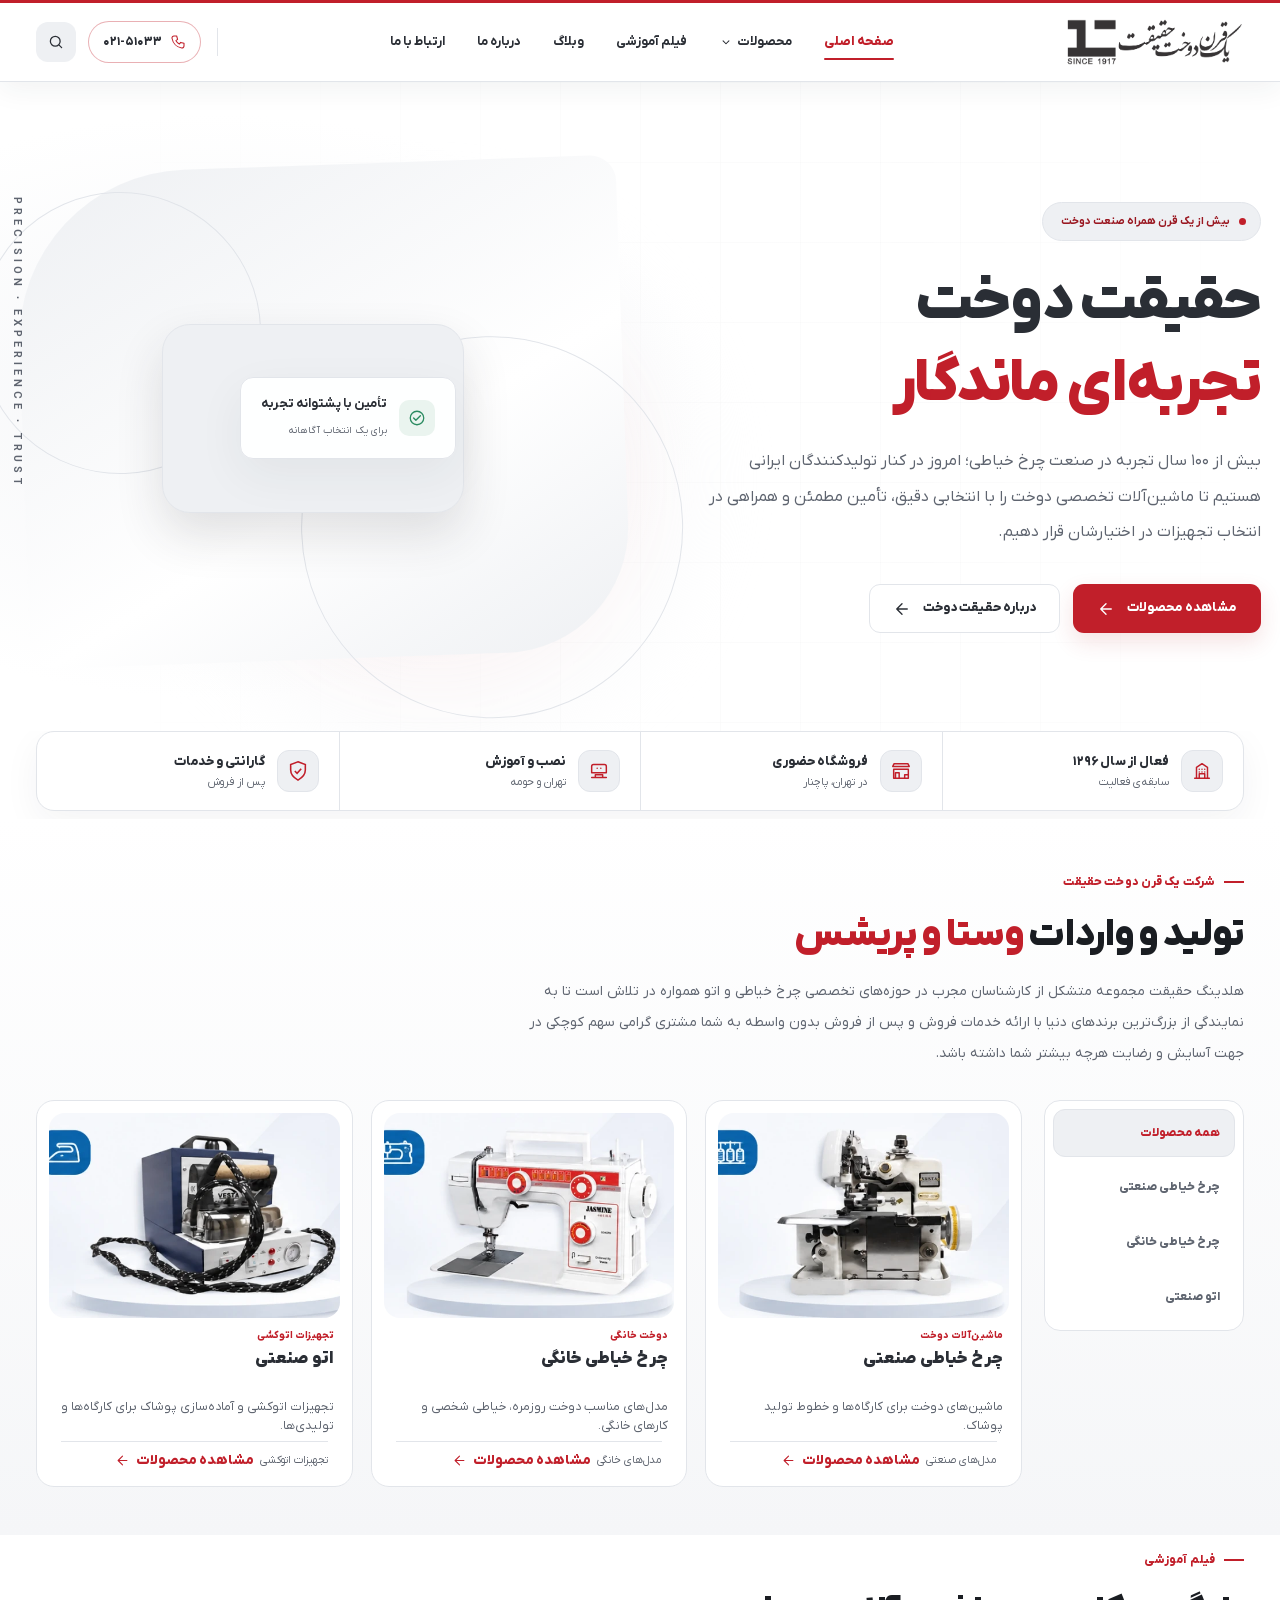
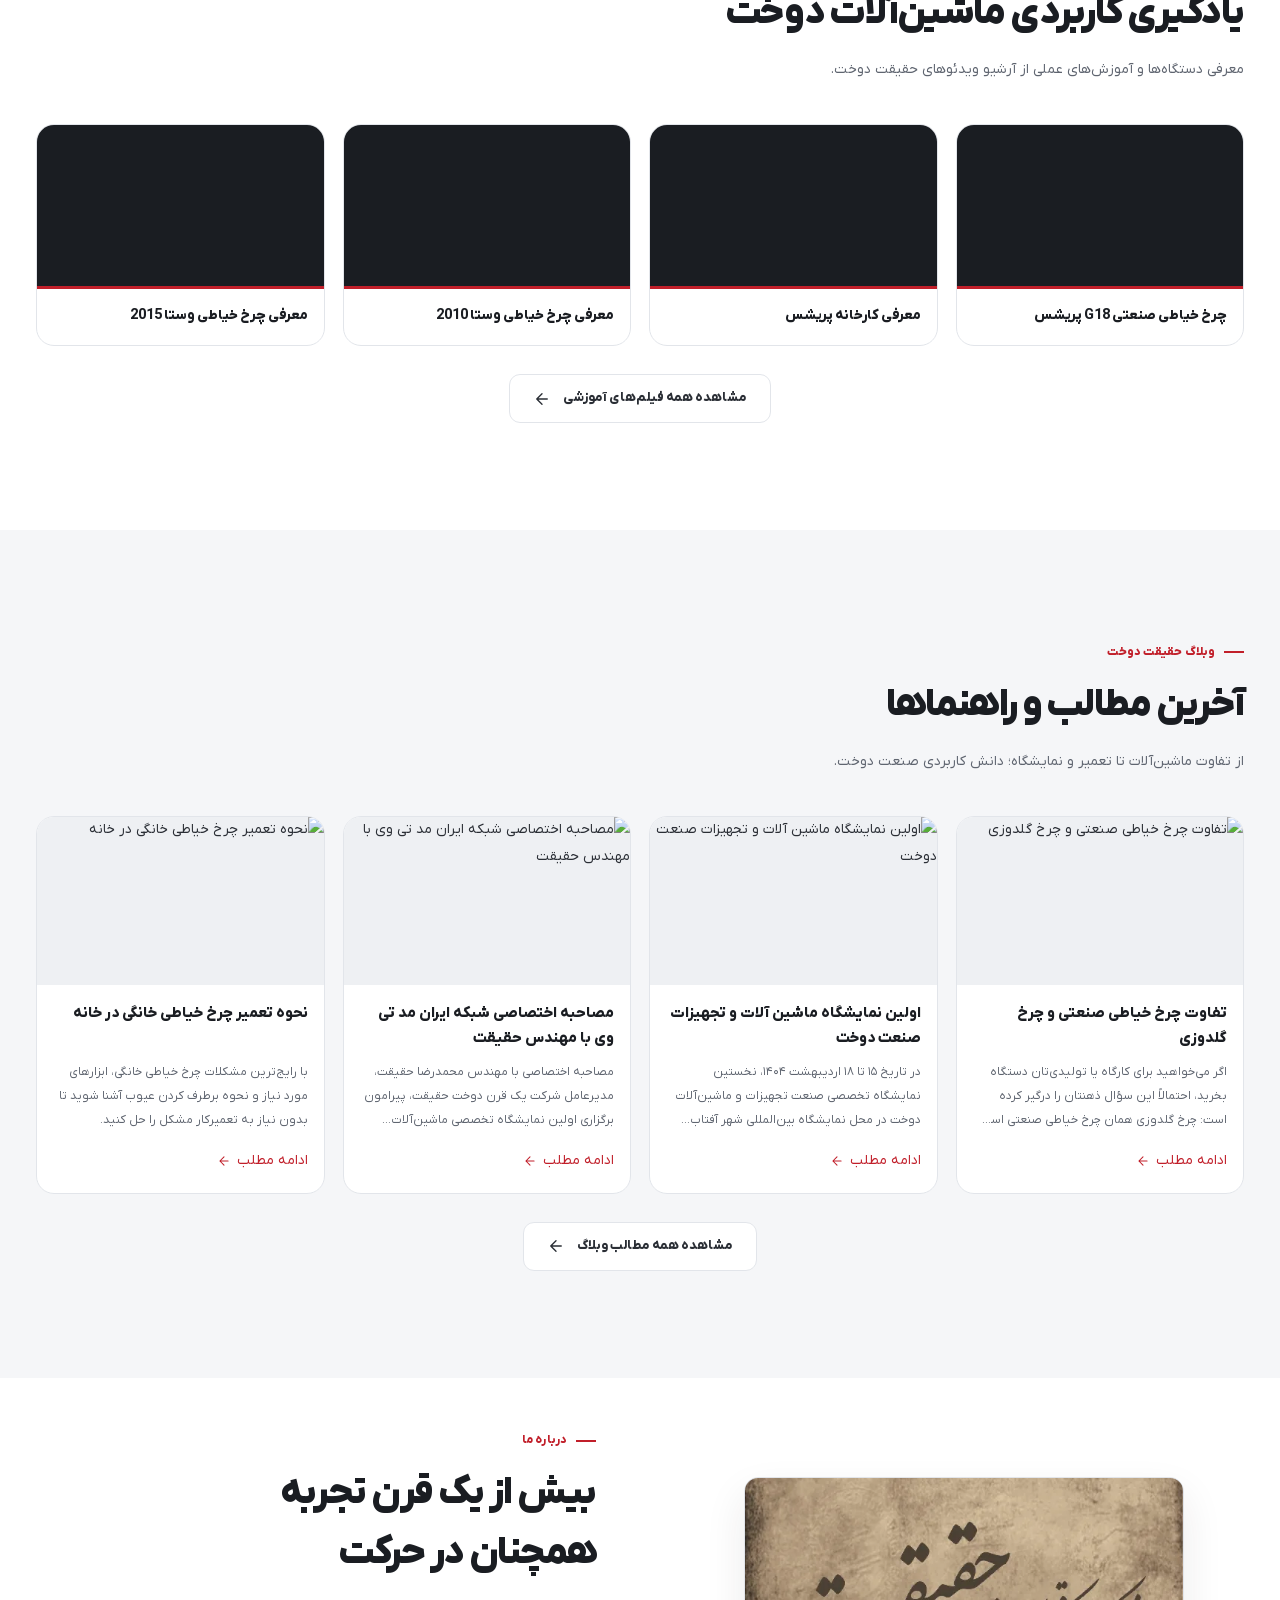
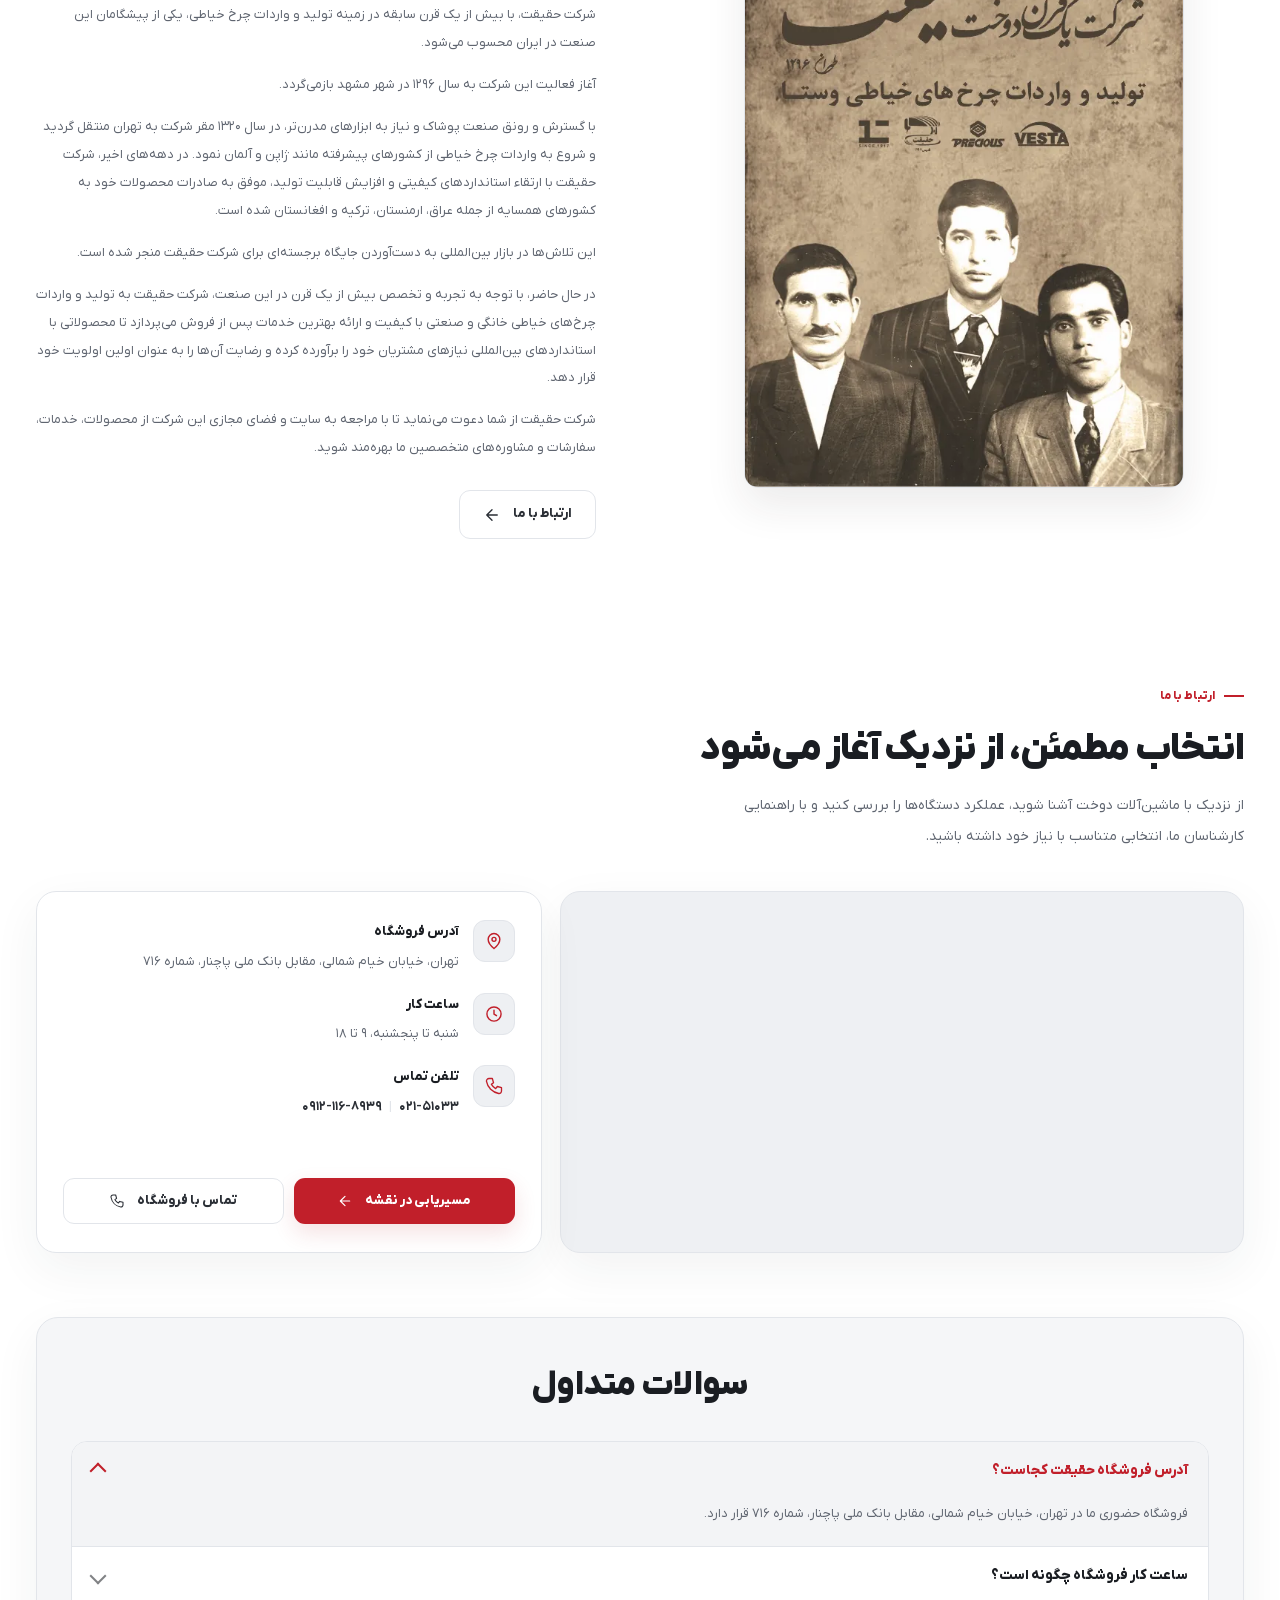
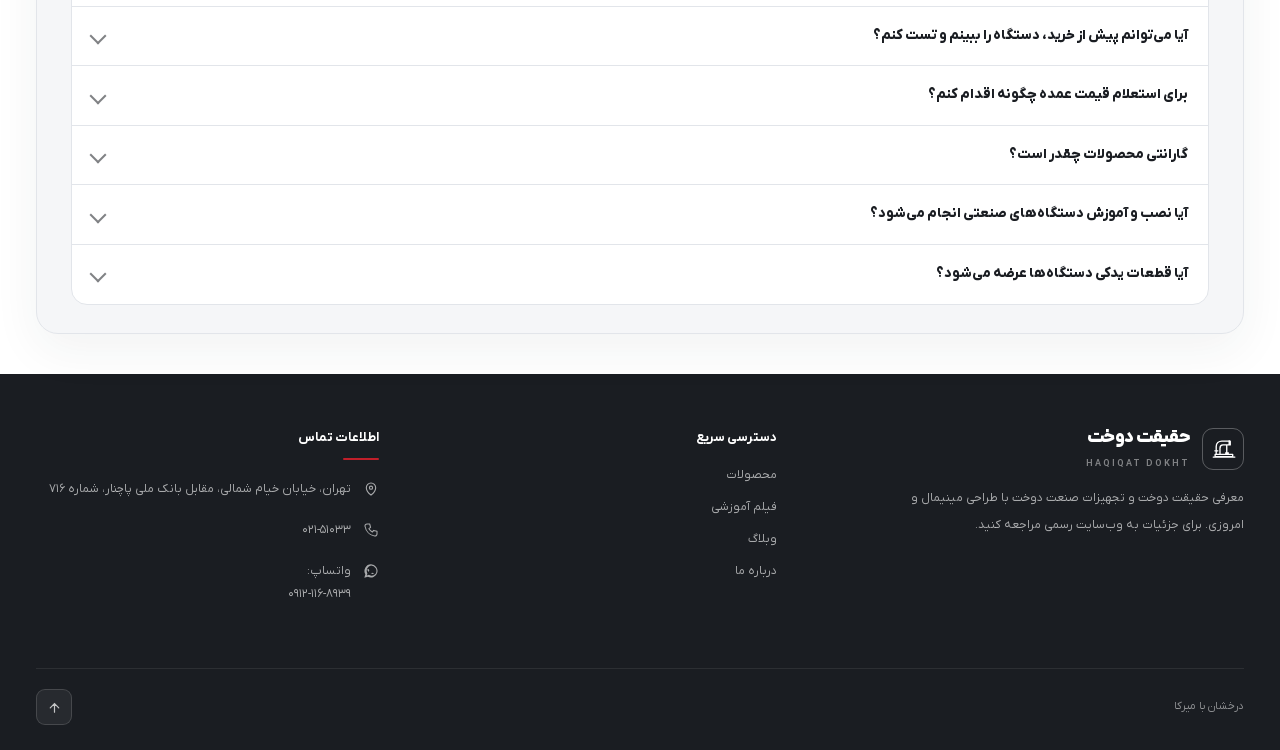
==== commit e1bd34f2: "Keep product, video, and blog text right to left. Co-authored-by: Cursor <cursoragent@cursor.com>" ====
--- a/web2/index.html
+++ b/web2/index.html
@@ -12,7 +12,7 @@
   <!-- فونت ایران‌یکان -->
   <link rel="stylesheet" href="css/iranyekan.css">
   <!-- CSS اصلی -->
-  <link rel="stylesheet" href="css/styles.css?v=20260311u">
+  <link rel="stylesheet" href="css/styles.css?v=20260311v">
   <!-- فاصله کارت‌ها (قابل ویرایش) -->
   <link rel="stylesheet" href="css/product-cards.css?v=20260311k">
 </head>
@@ -743,10 +743,10 @@
           if ($track.hasClass('slick-initialized')) $track.slick('unslick');
           track.querySelectorAll('[data-clone]').forEach(n => n.remove());
           if (viewport) viewport.style.height = '';
-          track.setAttribute('dir', 'ltr');
           const visible = [...track.children].filter(el => !el.hidden);
           const active = mq.matches && visible.length > 1;
           shell.classList.toggle('is-carousel', active);
+          track.setAttribute('dir', active ? 'ltr' : 'rtl');
           if (!active) return;
           $track.slick({
             rtl: false,
--- a/web2/css/styles.css
+++ b/web2/css/styles.css
@@ -3015,7 +3015,7 @@
     background: var(--blue);
     border-color: var(--blue);
     box-shadow: 0 8px 20px rgba(184, 49, 59, .14);
-    direction: ltr;
+    direction: rtl;
     letter-spacing: .2px
 }
 
@@ -3548,6 +3548,21 @@
         clip-path: polygon(0 0, 100% 50%, 0 100%);
         pointer-events: none
     }
+}
+
+.product-card,
+.video-card,
+.blog-card,
+.filter-tabs,
+.section-heading,
+.store-card,
+.faq-block,
+footer {
+    direction: rtl
+}
+
+.carousel-track:not(.slick-initialized) {
+    direction: rtl !important
 }
 
 /* ================= Mobile menu: bottom-rounded sheet ================= */
@@ -3786,4 +3801,19 @@
     header .nav-drop {
         transition: none !important
     }
+}
+
+.product-card,
+.video-card,
+.blog-card,
+.filter-tabs,
+.section-heading,
+.store-card,
+.faq-block,
+footer {
+    direction: rtl
+}
+
+.carousel-track:not(.slick-initialized) {
+    direction: rtl !important
 }
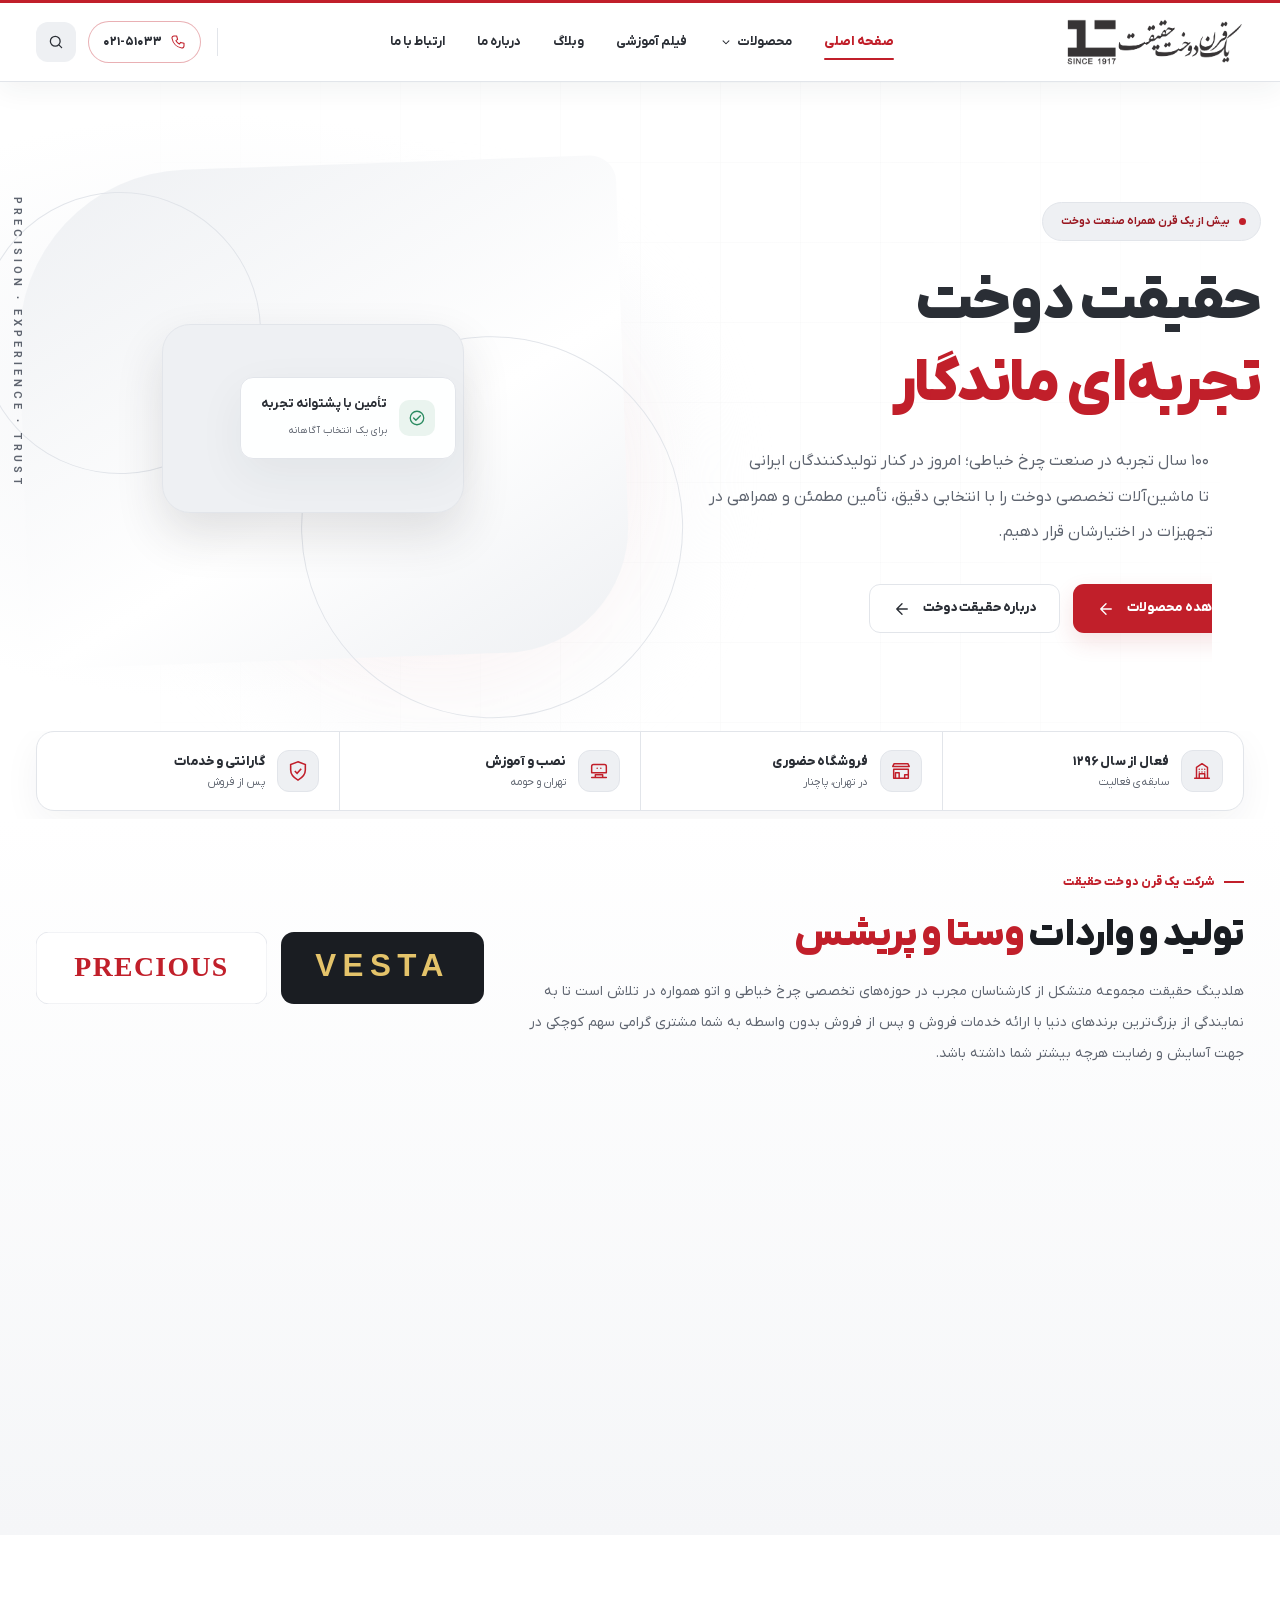
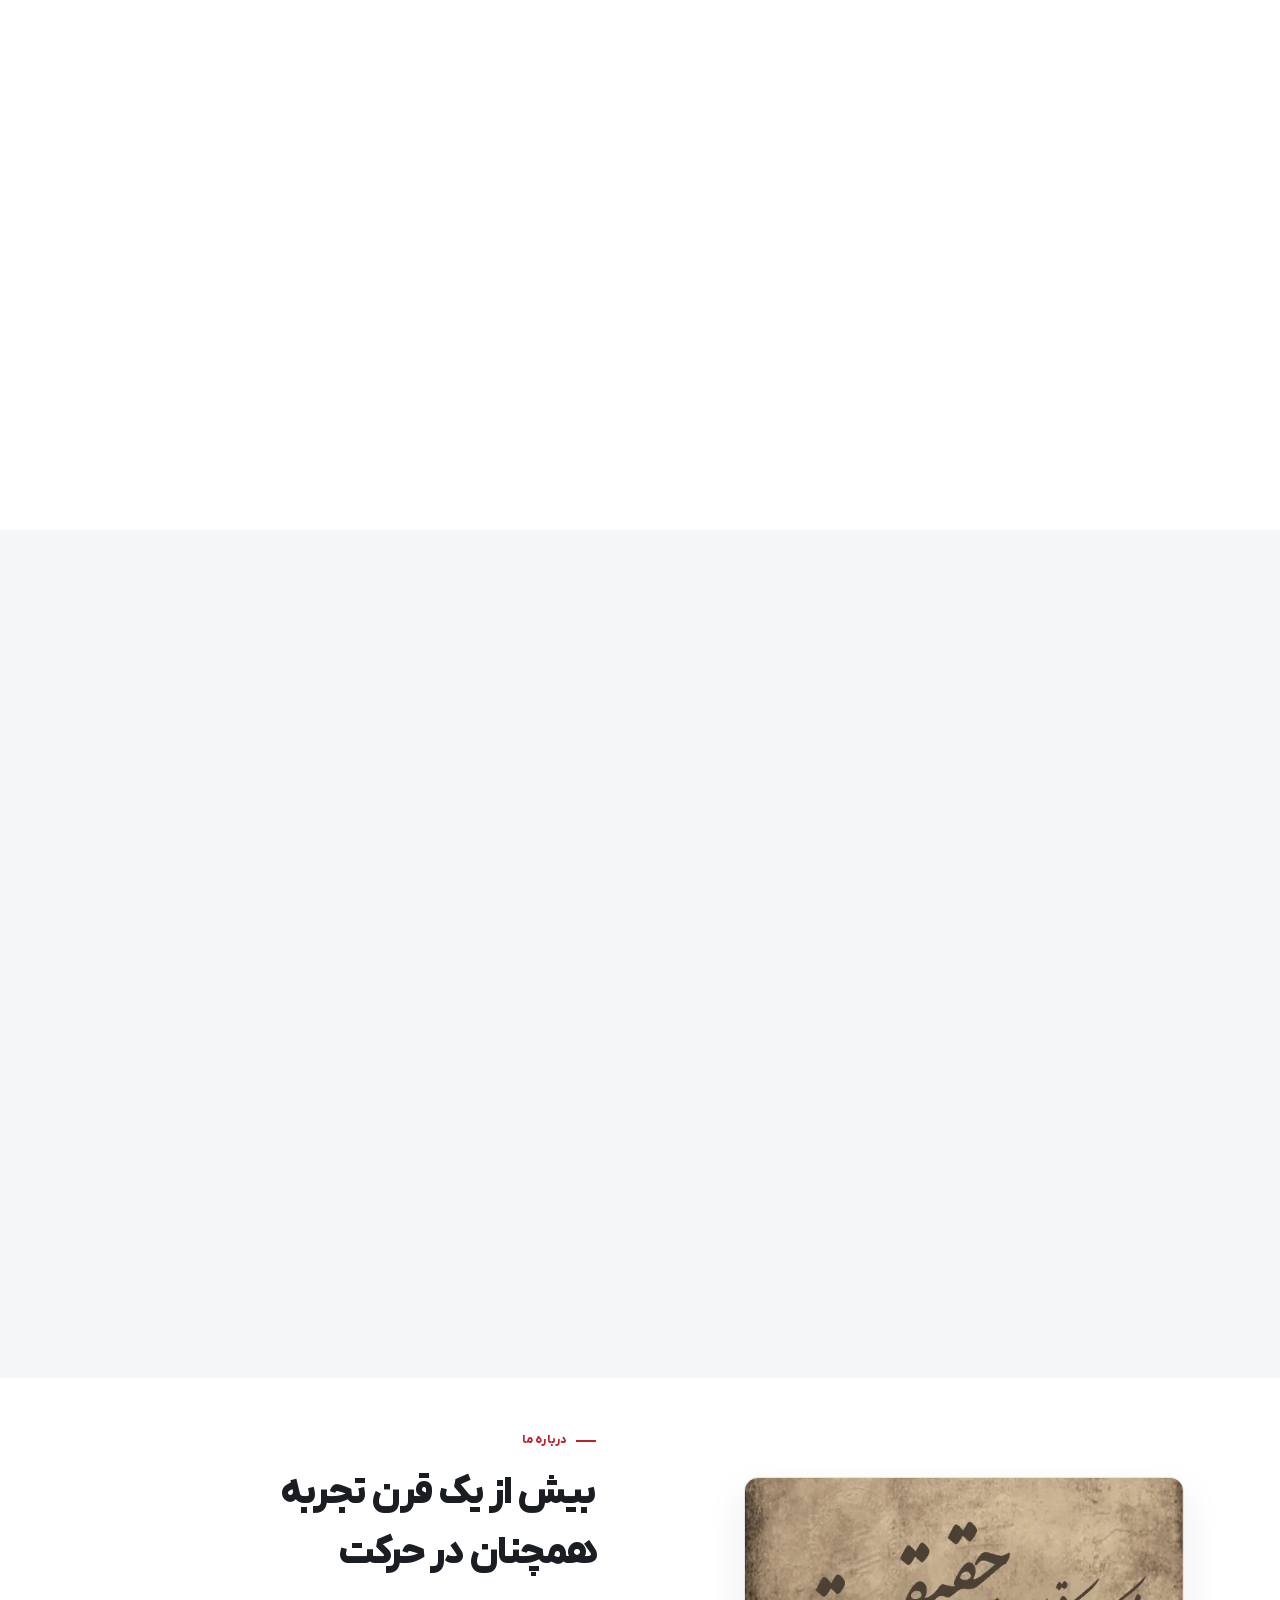
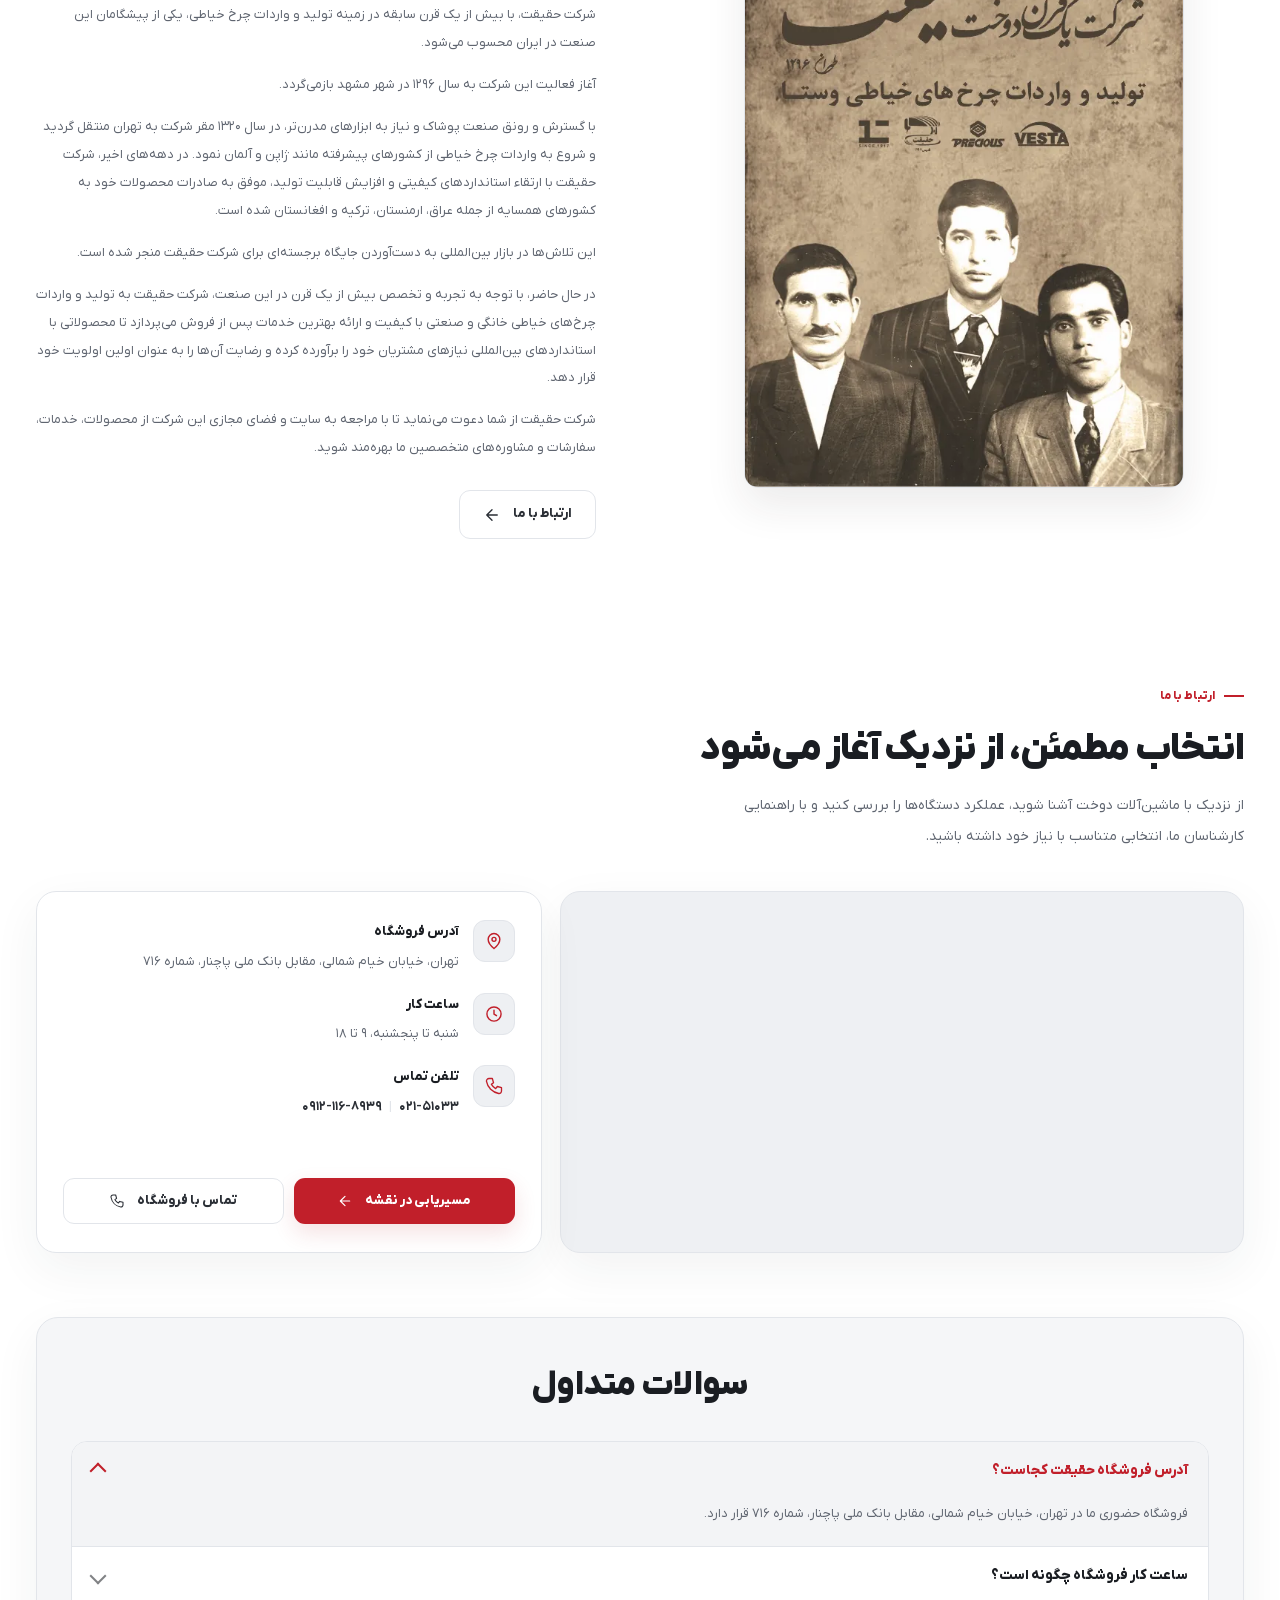
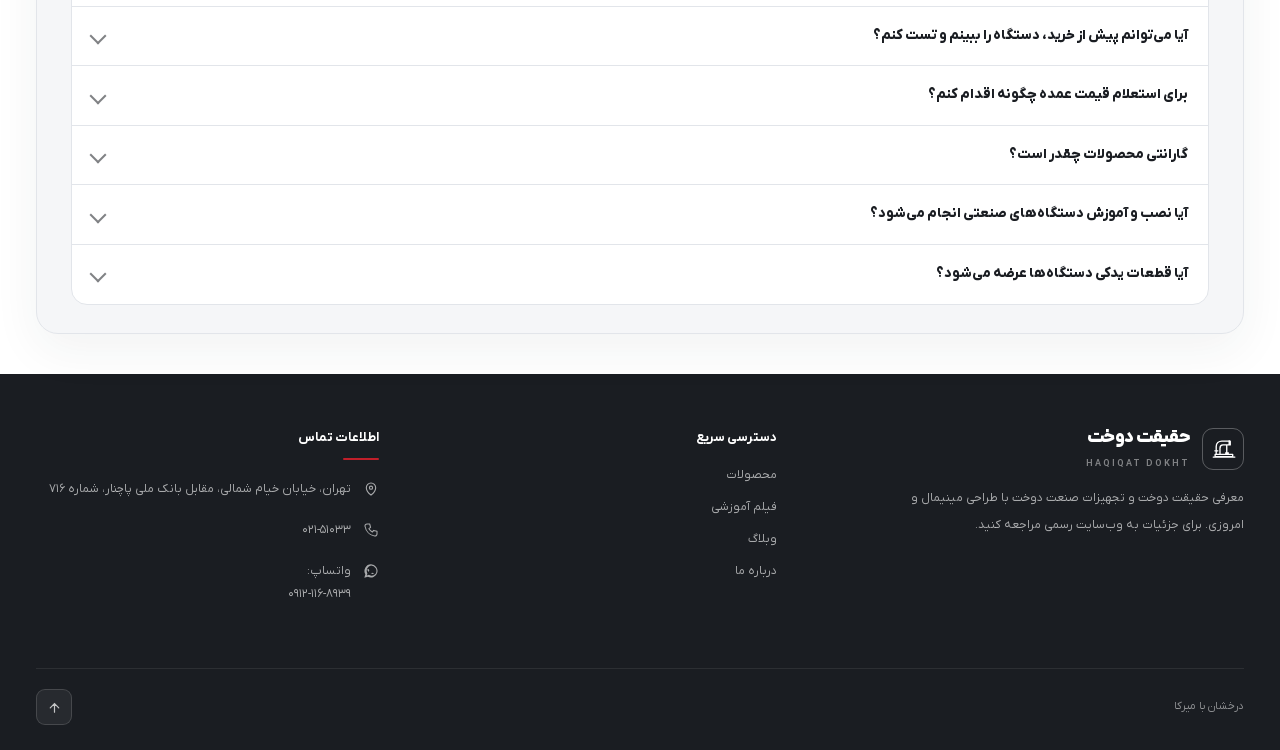
==== commit 00436981: "Place the Vesta and Precious logos opposite the products intro. Co-authored-by: Cursor <cursoragent@" ====
--- a/web2/index.html
+++ b/web2/index.html
@@ -12,7 +12,7 @@
   <!-- فونت ایران‌یکان -->
   <link rel="stylesheet" href="css/iranyekan.css">
   <!-- CSS اصلی -->
-  <link rel="stylesheet" href="css/styles.css?v=20260311v">
+  <link rel="stylesheet" href="css/styles.css?v=20260311w">
   <!-- فاصله کارت‌ها (قابل ویرایش) -->
   <link rel="stylesheet" href="css/product-cards.css?v=20260311k">
 </head>
@@ -272,13 +272,17 @@
     <!-- ========== ۷) محصولات / دسته‌بندی‌ها ========== -->
     <section class="categories" id="products">
       <div class="container">
-        <div class="section-heading reveal">
-          <div>
+        <div class="section-heading brands-intro reveal">
+          <div class="brands-intro__text">
             <span class="eyebrow">شرکت یک قرن دوخت حقیقت</span>
             <h2 class="section-title">تولید و واردات <em>وستا و پریشس</em></h2>
             <p class="section-note">هلدینگ حقیقت مجموعه متشکل از کارشناسان مجرب در حوزه‌های تخصصی چرخ خیاطی و اتو همواره
               در تلاش است تا به نمایندگی از بزرگ‌ترین برندهای دنیا با ارائه خدمات فروش و پس از فروش بدون واسطه به شما
               مشتری گرامی سهم کوچکی در جهت آسایش و رضایت هرچه بیشتر شما داشته باشد.</p>
+          </div>
+          <div class="brands-intro__logos">
+            <img src="assets/logo-vesta.svg" alt="لوگوی وستا" width="220" height="78">
+            <img src="assets/logo-precious.svg" alt="لوگوی پریشس" width="250" height="78">
           </div>
         </div>
         <div class="products-layout">
--- a/web2/css/styles.css
+++ b/web2/css/styles.css
@@ -2718,6 +2718,52 @@
     max-width: 720px
 }
 
+.categories .brands-intro {
+    display: flex;
+    align-items: center;
+    justify-content: space-between;
+    direction: rtl;
+    text-align: right;
+    gap: 36px
+}
+
+.categories .brands-intro__text {
+    direction: rtl;
+    text-align: right;
+    min-width: 0;
+    flex: 1 1 auto
+}
+
+.categories .brands-intro__logos {
+    display: flex;
+    align-items: center;
+    gap: 14px;
+    flex: none;
+    direction: rtl
+}
+
+.categories .brands-intro__logos img {
+    display: block;
+    height: 72px;
+    width: auto
+}
+
+@media (max-width: 850px) {
+    .categories .brands-intro {
+        display: flex;
+        flex-direction: column;
+        align-items: stretch
+    }
+
+    .categories .brands-intro__logos {
+        justify-content: flex-start
+    }
+
+    .categories .brands-intro__logos img {
+        height: 58px
+    }
+}
+
 
 /* ---------- 16) HISTORY PHOTO ---------- */
 /* Archival photograph — keep the entire original image visible */
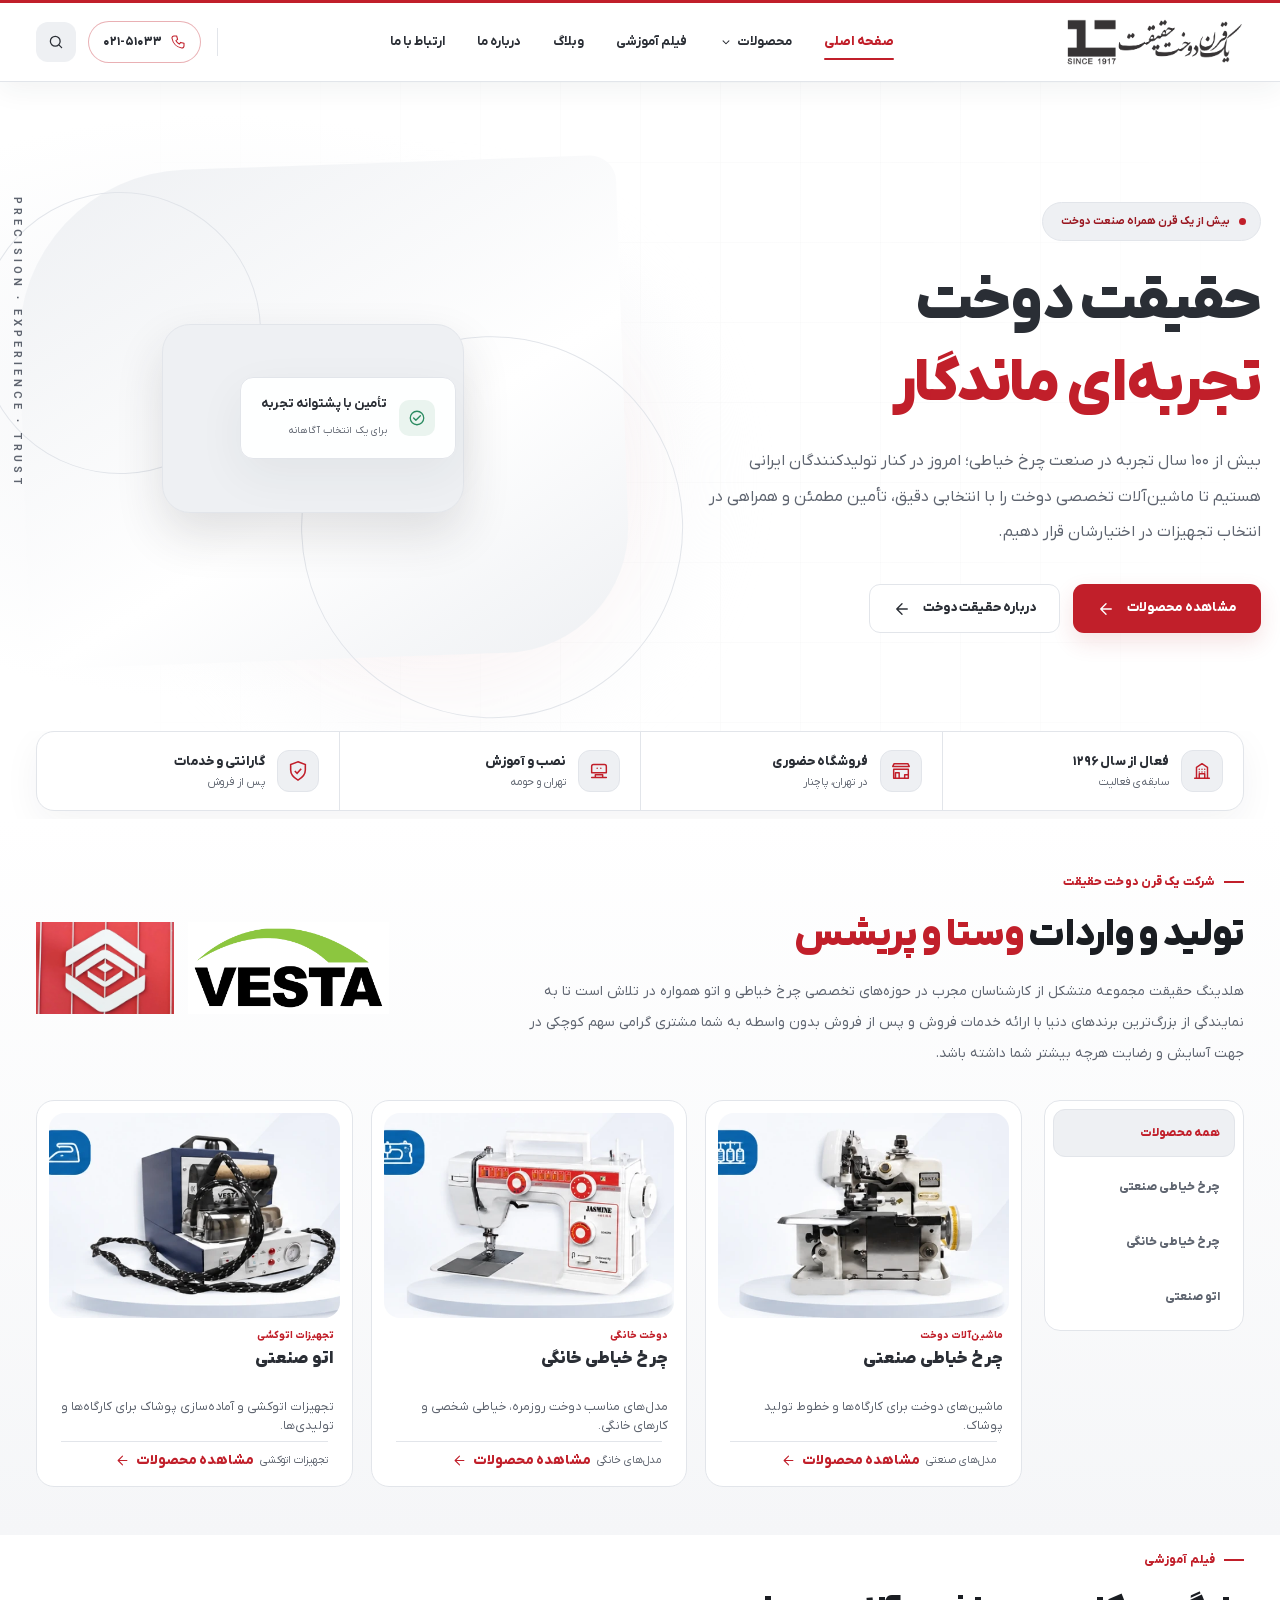
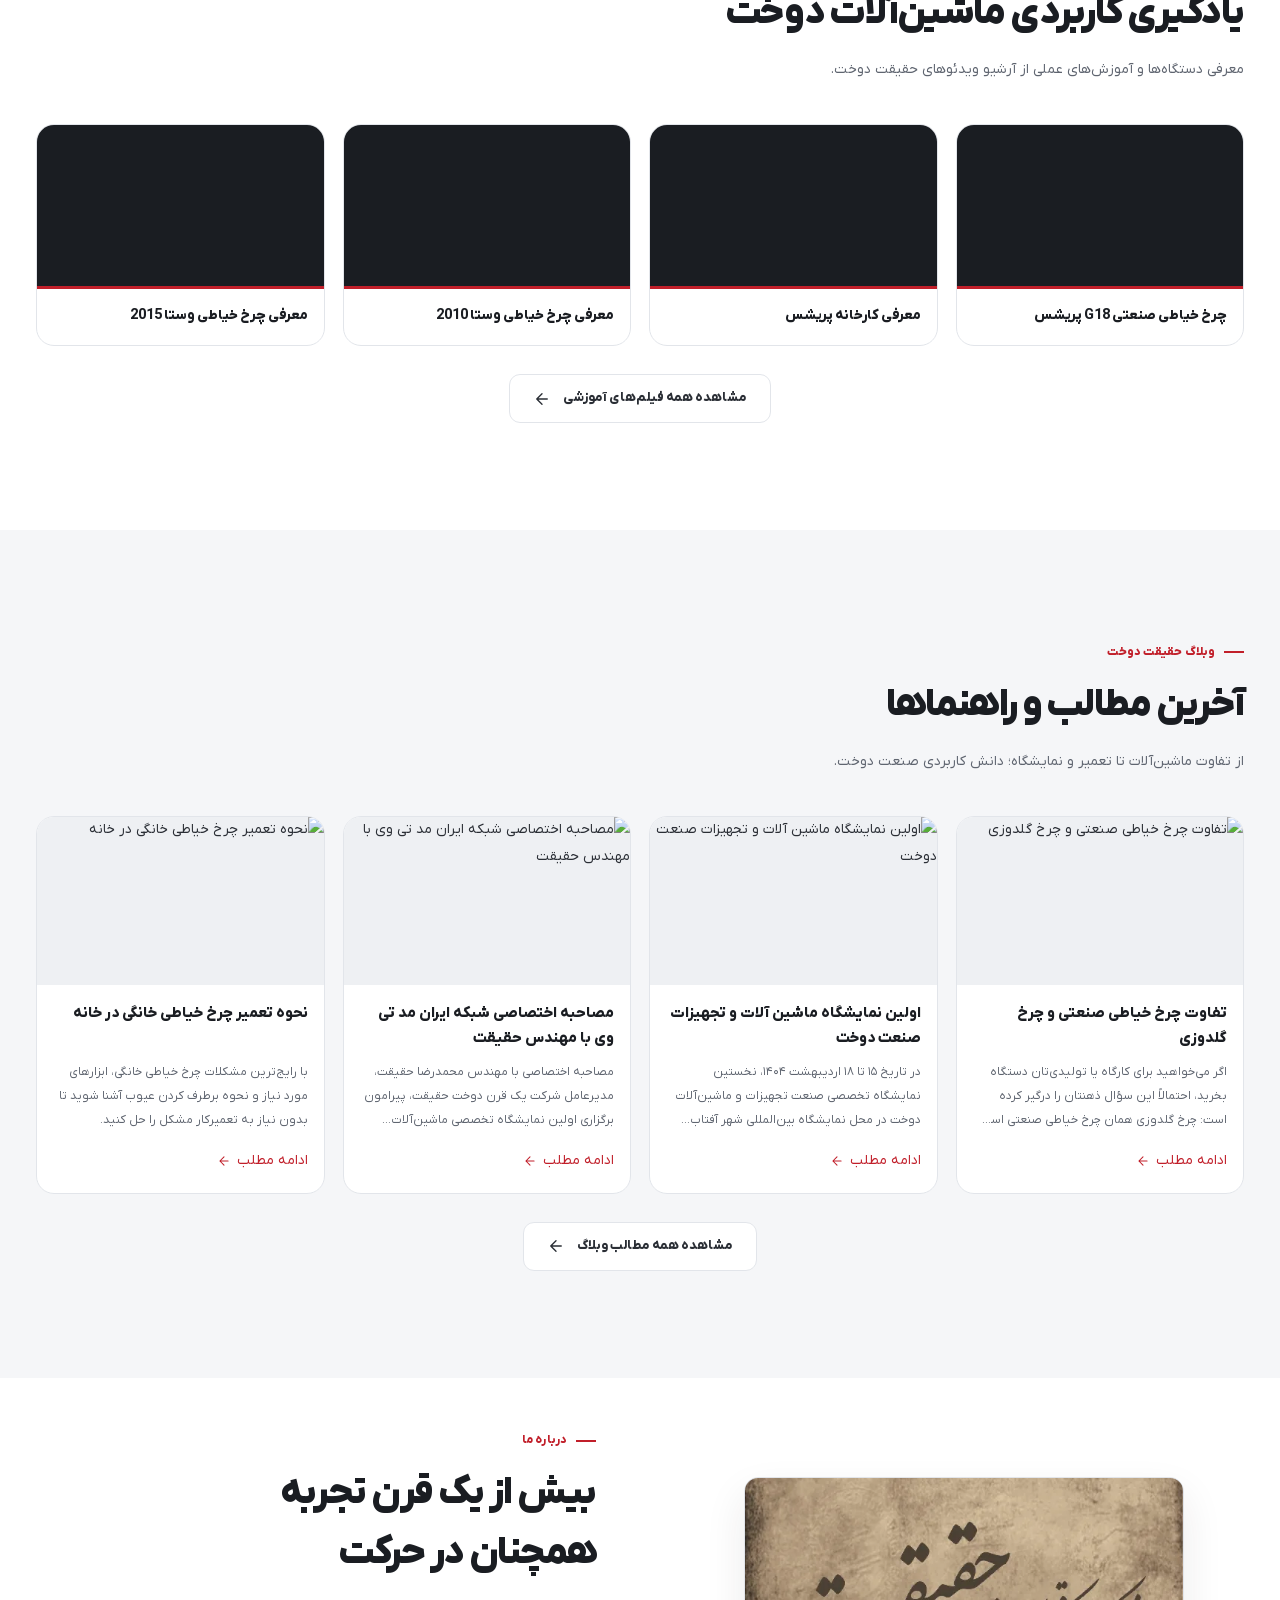
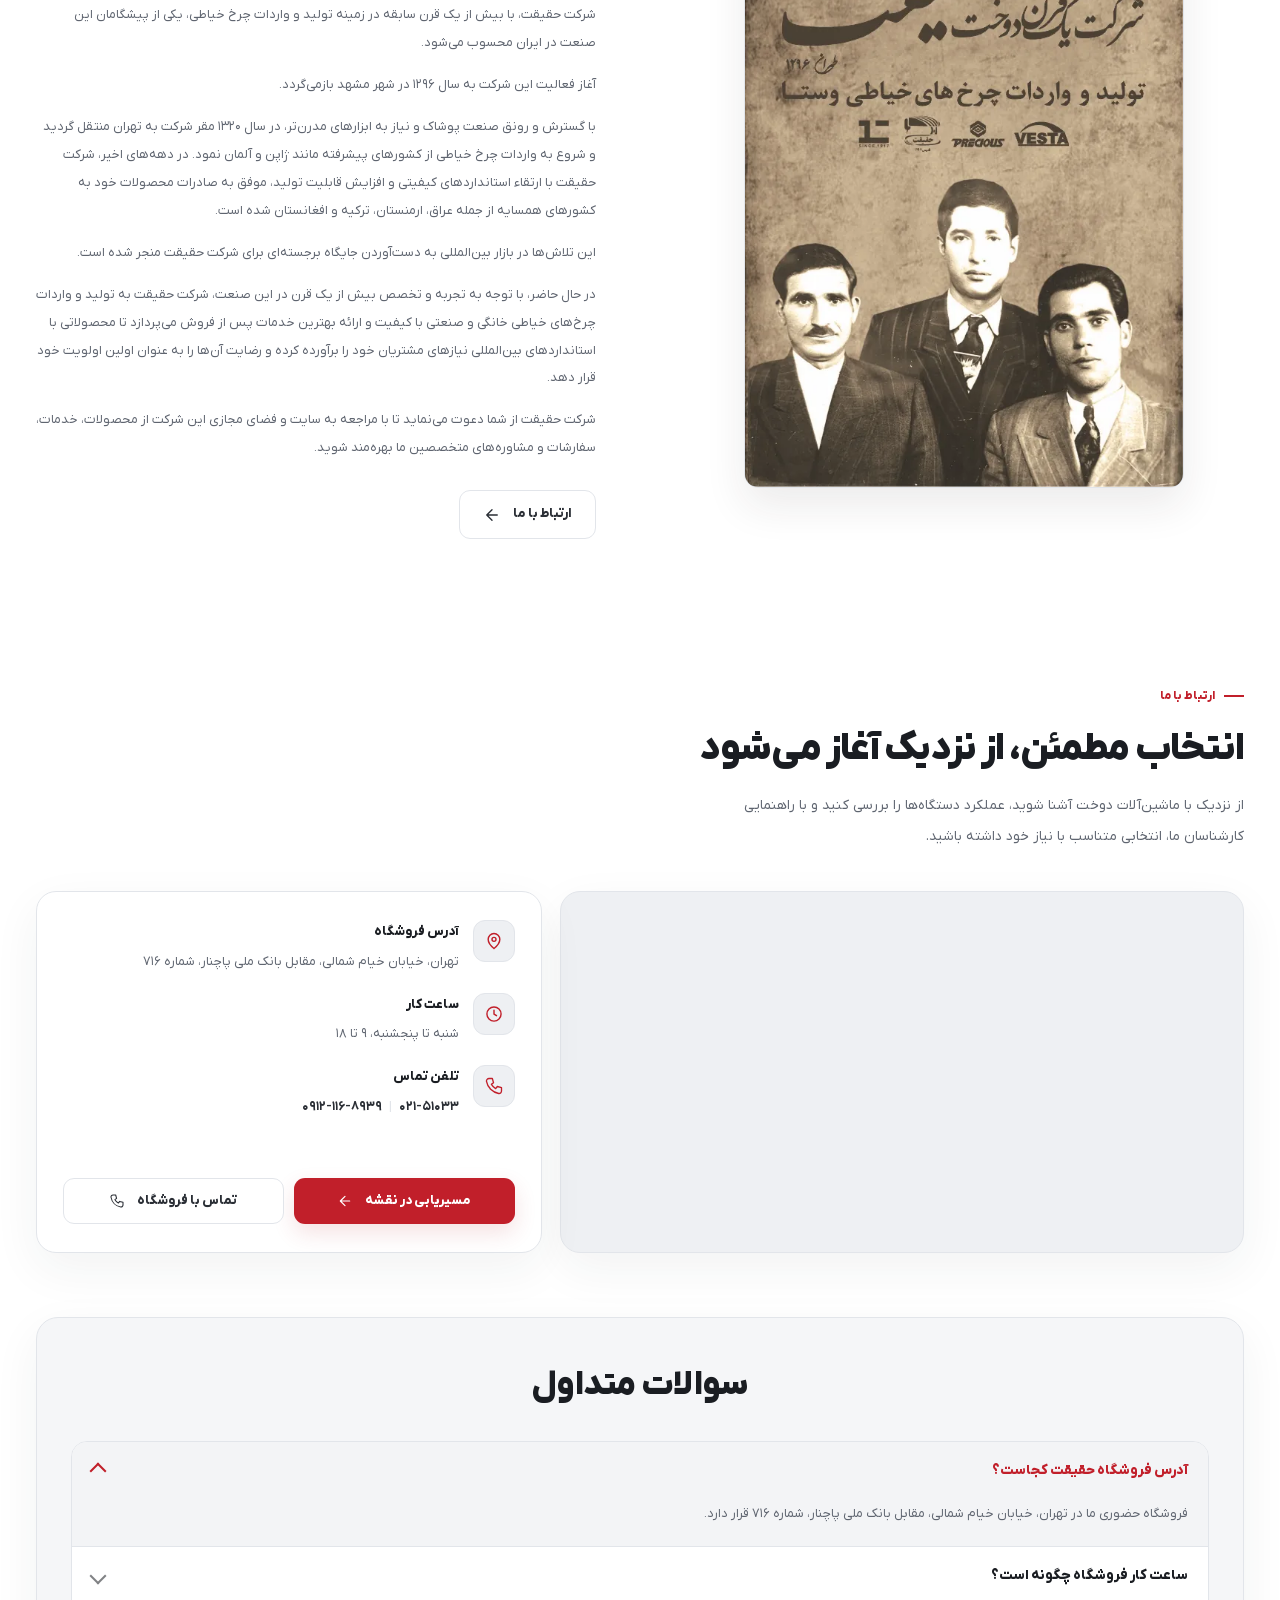
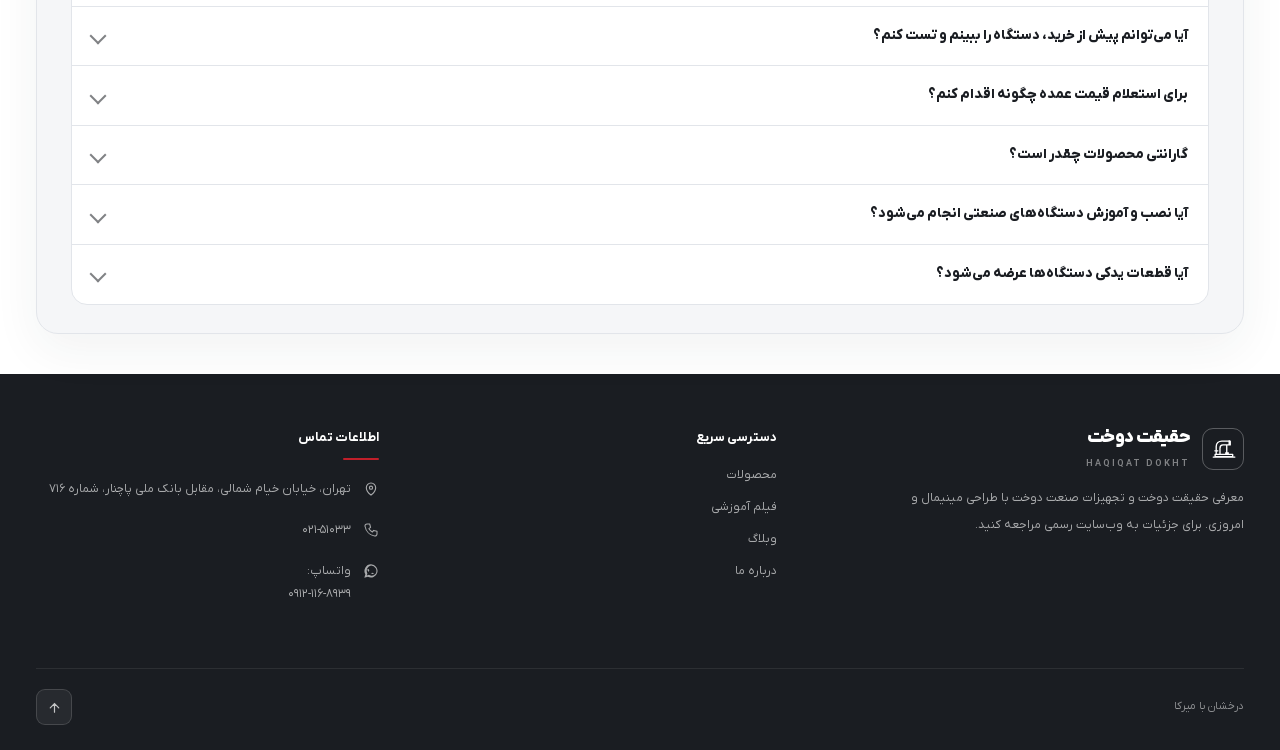
==== commit 5f17c543: "Use the real Vesta and Precious logos beside the products intro. Co-authored-by: Cursor <cursoragent" ====
--- a/web2/index.html
+++ b/web2/index.html
@@ -12,7 +12,7 @@
   <!-- فونت ایران‌یکان -->
   <link rel="stylesheet" href="css/iranyekan.css">
   <!-- CSS اصلی -->
-  <link rel="stylesheet" href="css/styles.css?v=20260311w">
+  <link rel="stylesheet" href="css/styles.css?v=20260311x">
   <!-- فاصله کارت‌ها (قابل ویرایش) -->
   <link rel="stylesheet" href="css/product-cards.css?v=20260311k">
 </head>
@@ -281,8 +281,8 @@
               مشتری گرامی سهم کوچکی در جهت آسایش و رضایت هرچه بیشتر شما داشته باشد.</p>
           </div>
           <div class="brands-intro__logos">
-            <img src="assets/logo-vesta.svg" alt="لوگوی وستا" width="220" height="78">
-            <img src="assets/logo-precious.svg" alt="لوگوی پریشس" width="250" height="78">
+            <img src="assets/logo-vesta.png" alt="لوگوی وستا" width="368" height="168">
+            <img src="assets/logo-precious.png" alt="لوگوی پریشس" width="340" height="227">
           </div>
         </div>
         <div class="products-layout">
--- a/web2/css/styles.css
+++ b/web2/css/styles.css
@@ -2744,8 +2744,9 @@
 
 .categories .brands-intro__logos img {
     display: block;
-    height: 72px;
-    width: auto
+    height: 92px;
+    width: auto;
+    object-fit: contain
 }
 
 @media (max-width: 850px) {
@@ -2760,7 +2761,7 @@
     }
 
     .categories .brands-intro__logos img {
-        height: 58px
+        height: 72px
     }
 }
 
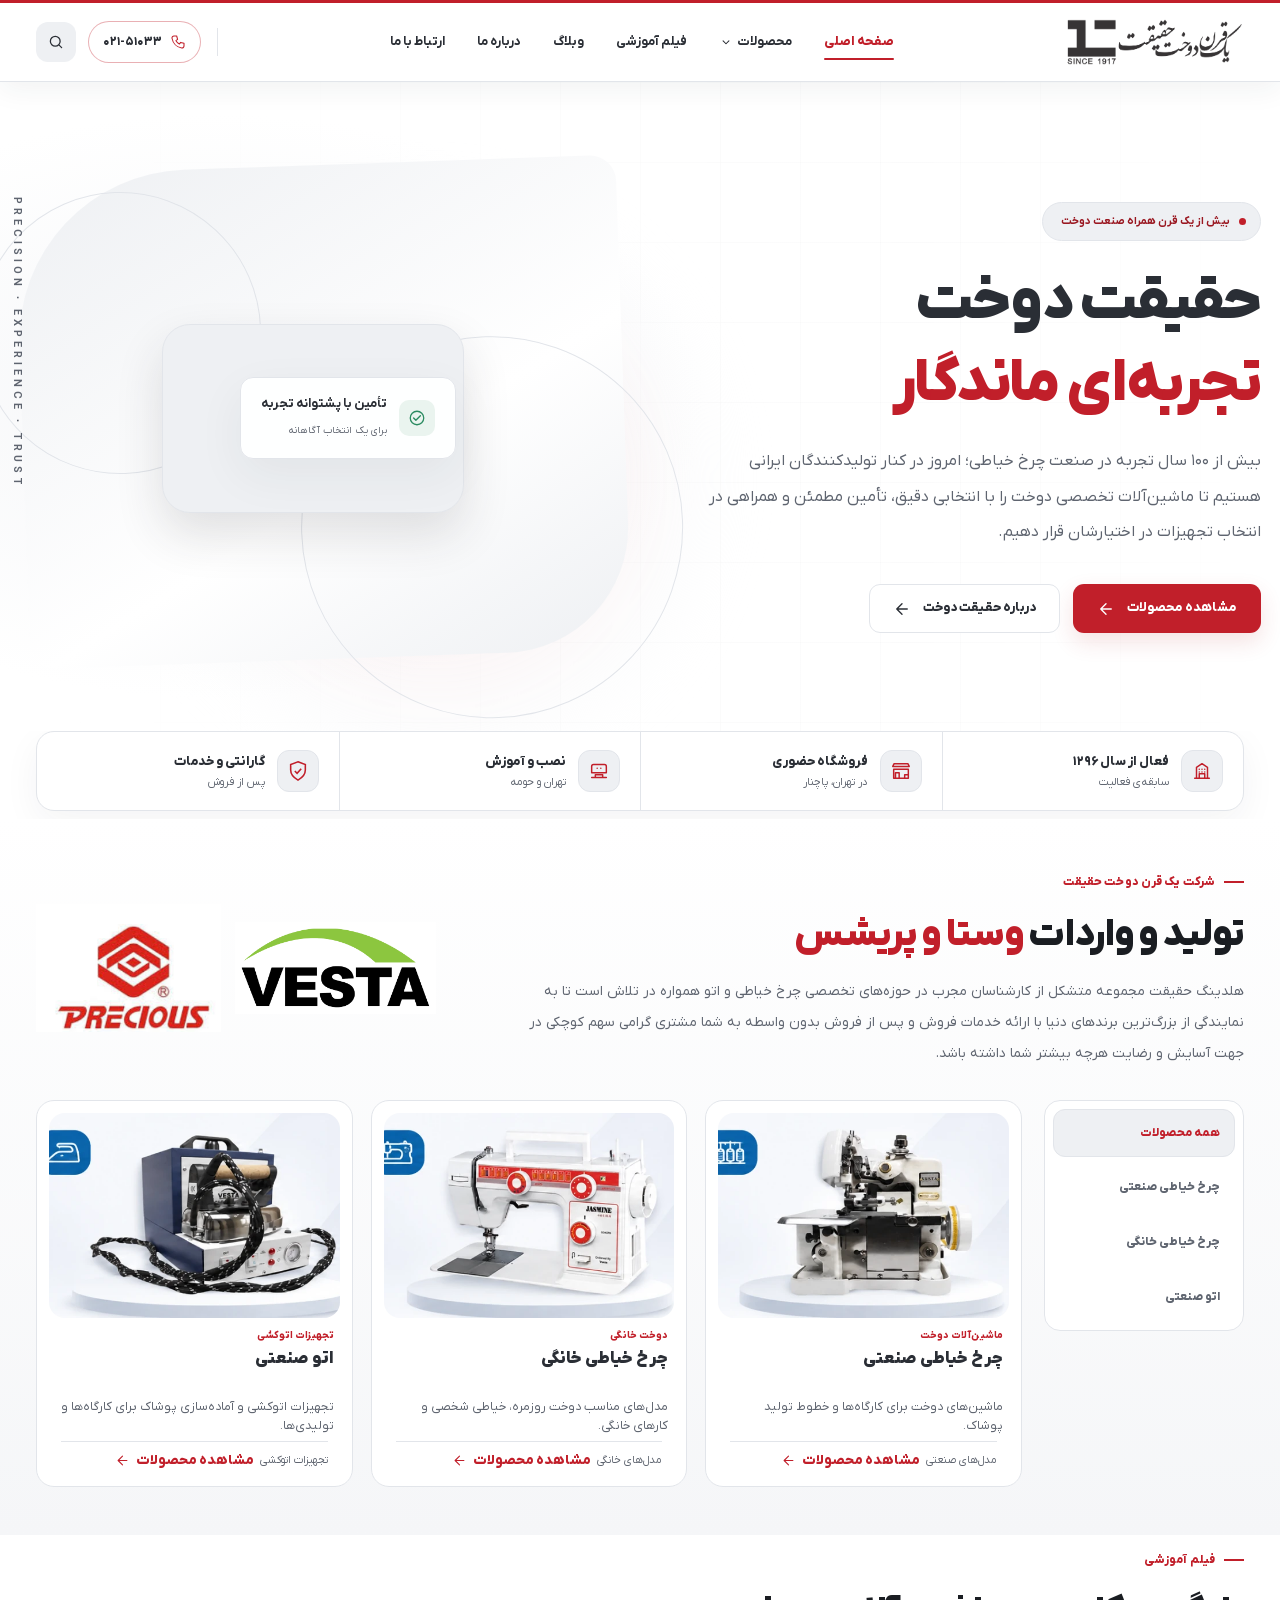
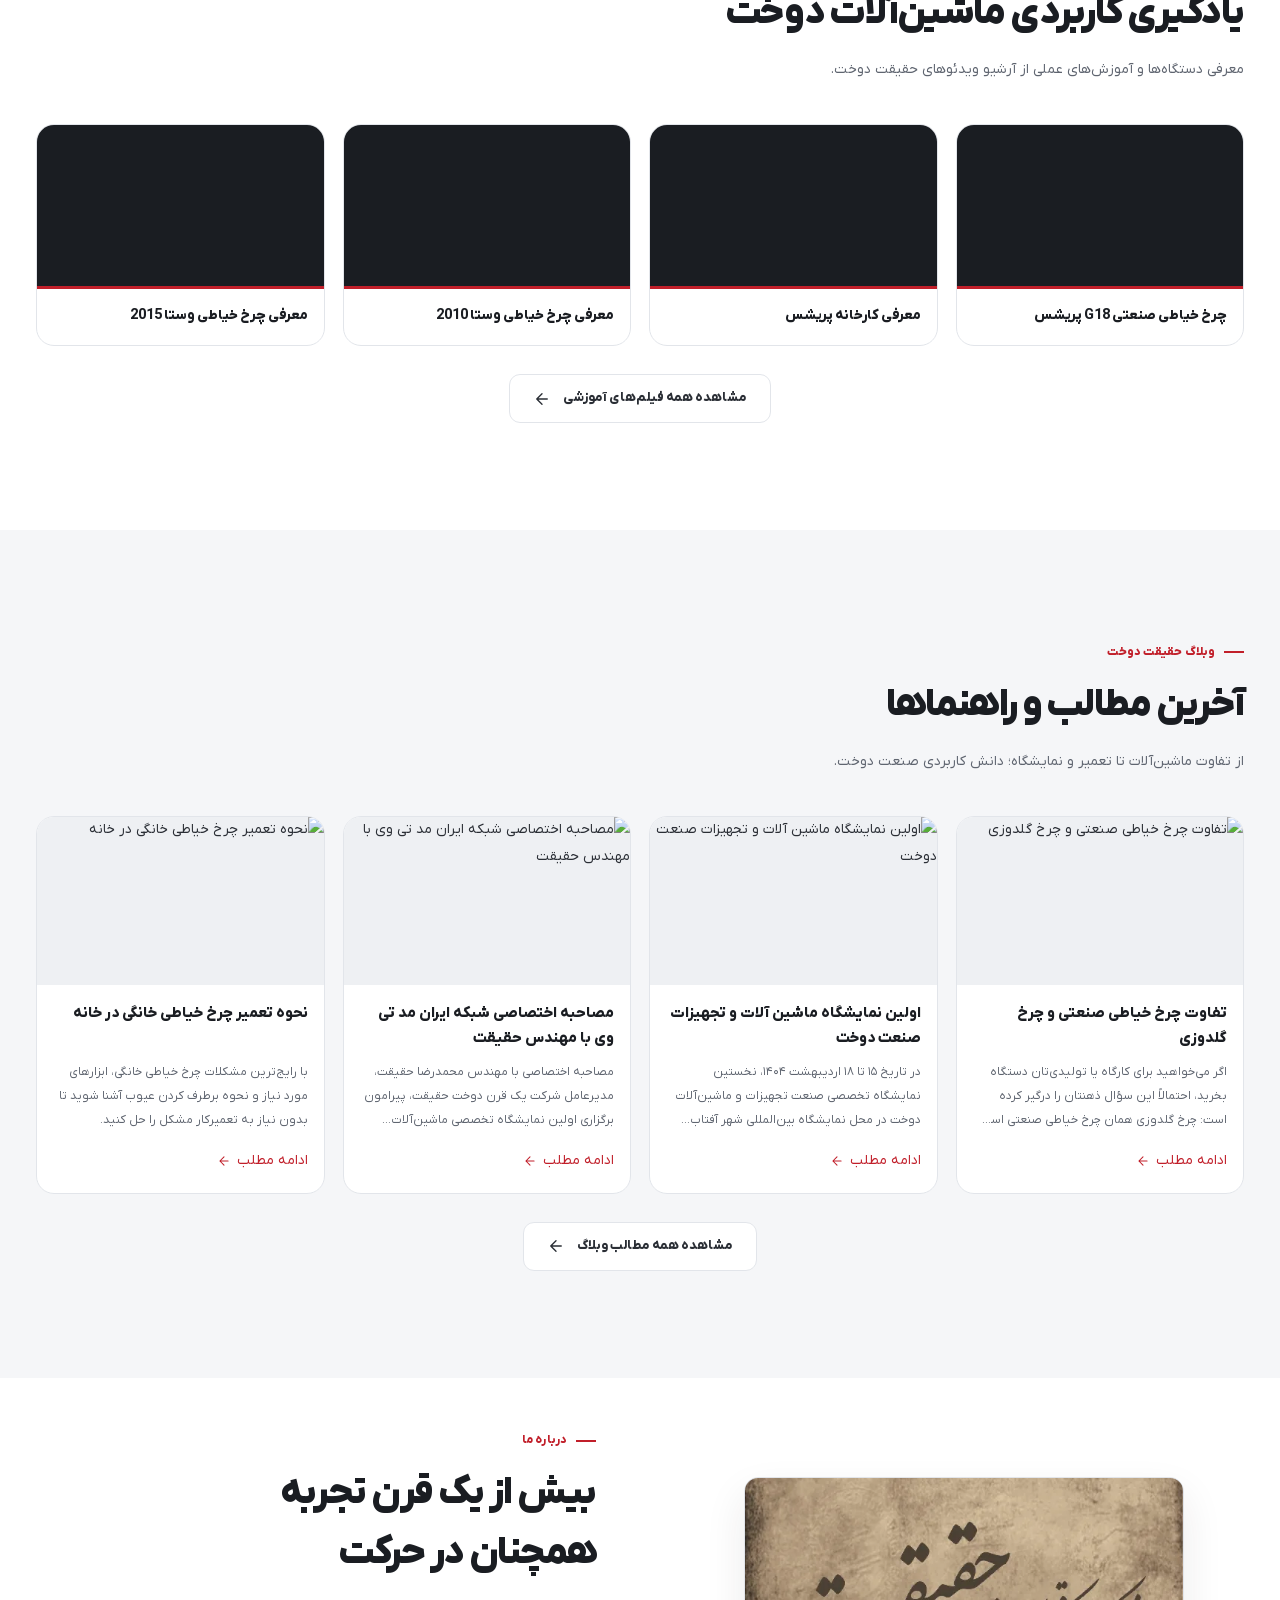
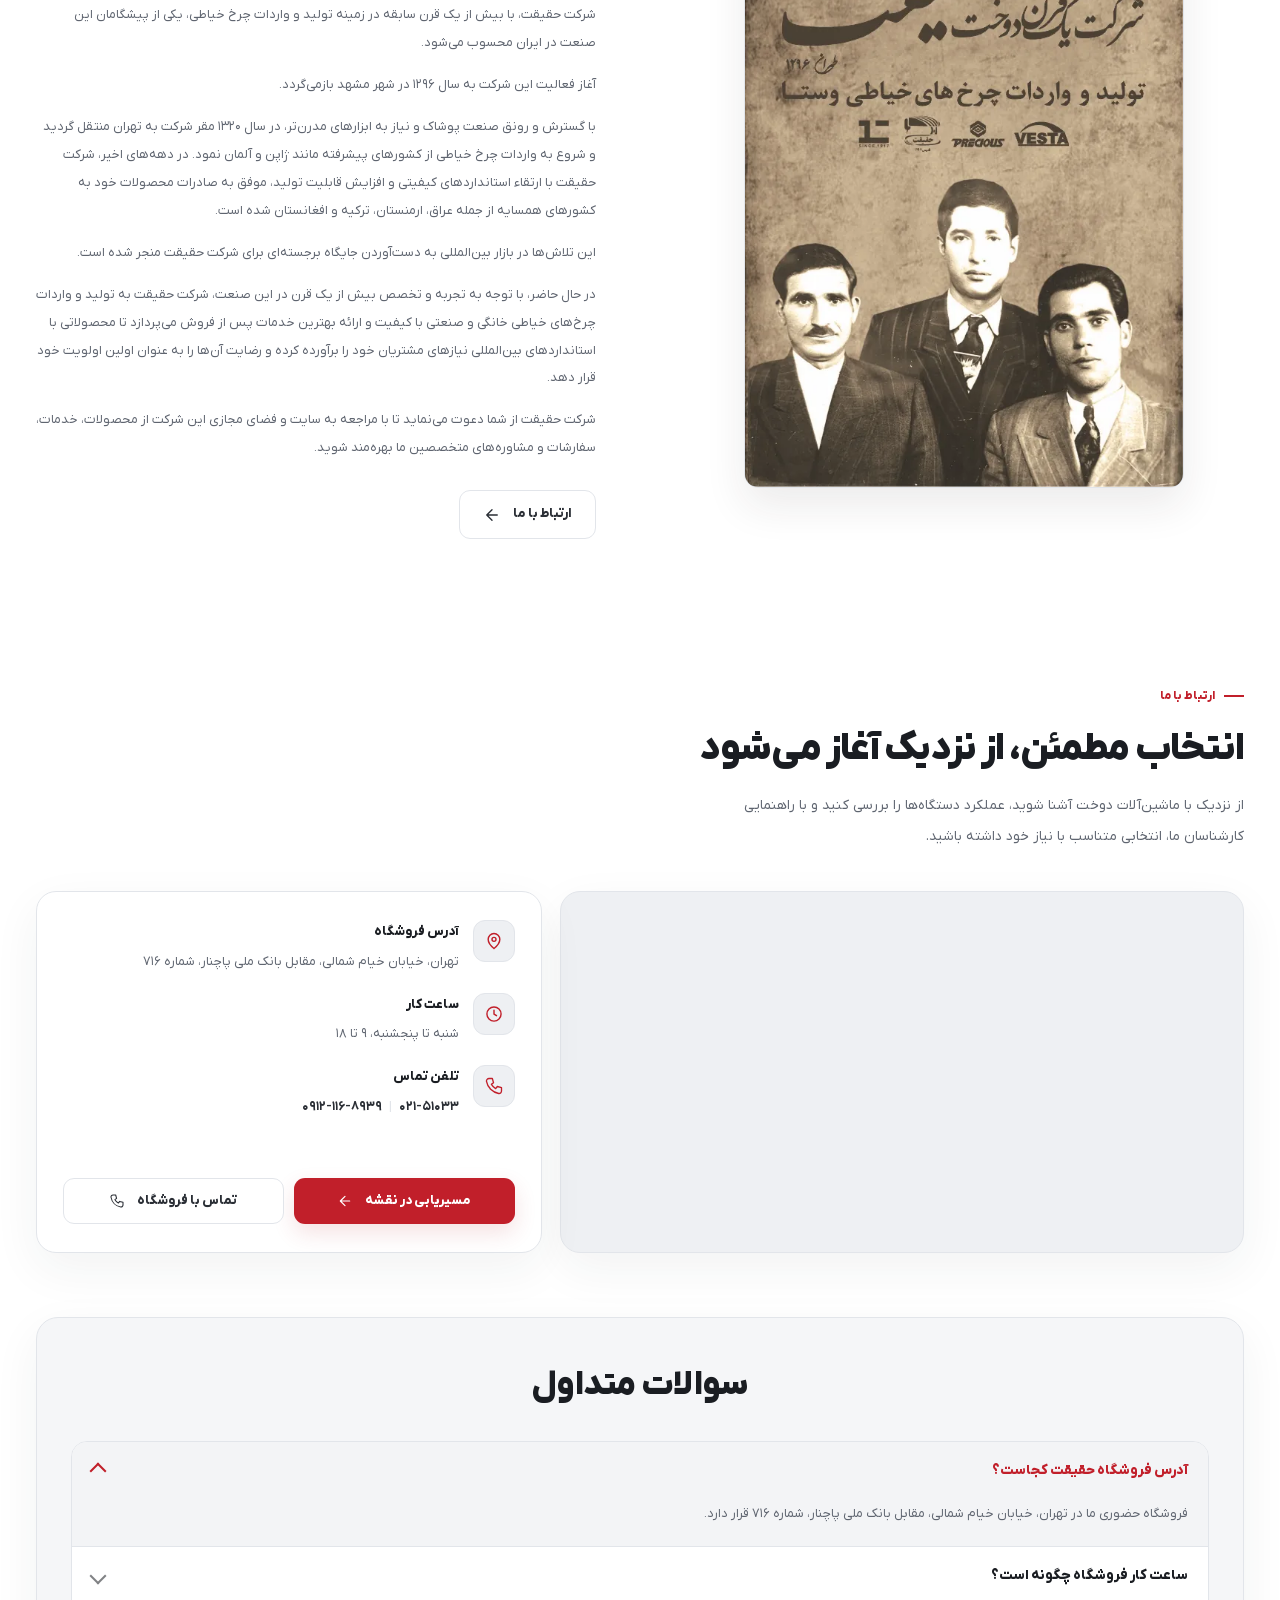
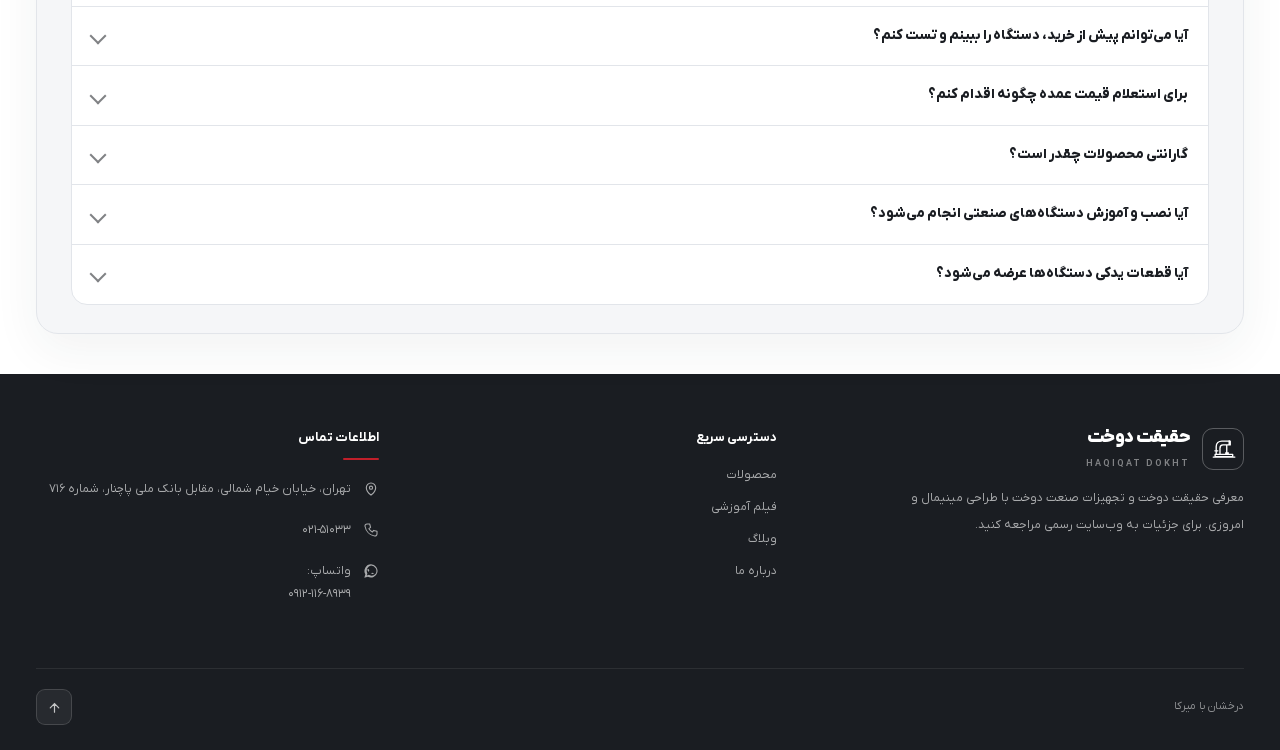
==== commit 44933595: "Replace the Precious wall photo with the official wordmark. Co-authored-by: Cursor <cursoragent@curs" ====
--- a/web2/index.html
+++ b/web2/index.html
@@ -12,7 +12,7 @@
   <!-- فونت ایران‌یکان -->
   <link rel="stylesheet" href="css/iranyekan.css">
   <!-- CSS اصلی -->
-  <link rel="stylesheet" href="css/styles.css?v=20260311x">
+  <link rel="stylesheet" href="css/styles.css?v=20260311y">
   <!-- فاصله کارت‌ها (قابل ویرایش) -->
   <link rel="stylesheet" href="css/product-cards.css?v=20260311k">
 </head>
@@ -282,7 +282,7 @@
           </div>
           <div class="brands-intro__logos">
             <img src="assets/logo-vesta.png" alt="لوگوی وستا" width="368" height="168">
-            <img src="assets/logo-precious.png" alt="لوگوی پریشس" width="340" height="227">
+            <img class="logo-precious" src="assets/logo-precious.png?v=2" alt="لوگوی پریشس" width="267" height="185">
           </div>
         </div>
         <div class="products-layout">
--- a/web2/css/styles.css
+++ b/web2/css/styles.css
@@ -2749,6 +2749,10 @@
     object-fit: contain
 }
 
+.categories .brands-intro__logos .logo-precious {
+    height: 128px
+}
+
 @media (max-width: 850px) {
     .categories .brands-intro {
         display: flex;
@@ -2762,6 +2766,10 @@
 
     .categories .brands-intro__logos img {
         height: 72px
+    }
+
+    .categories .brands-intro__logos .logo-precious {
+        height: 100px
     }
 }
 
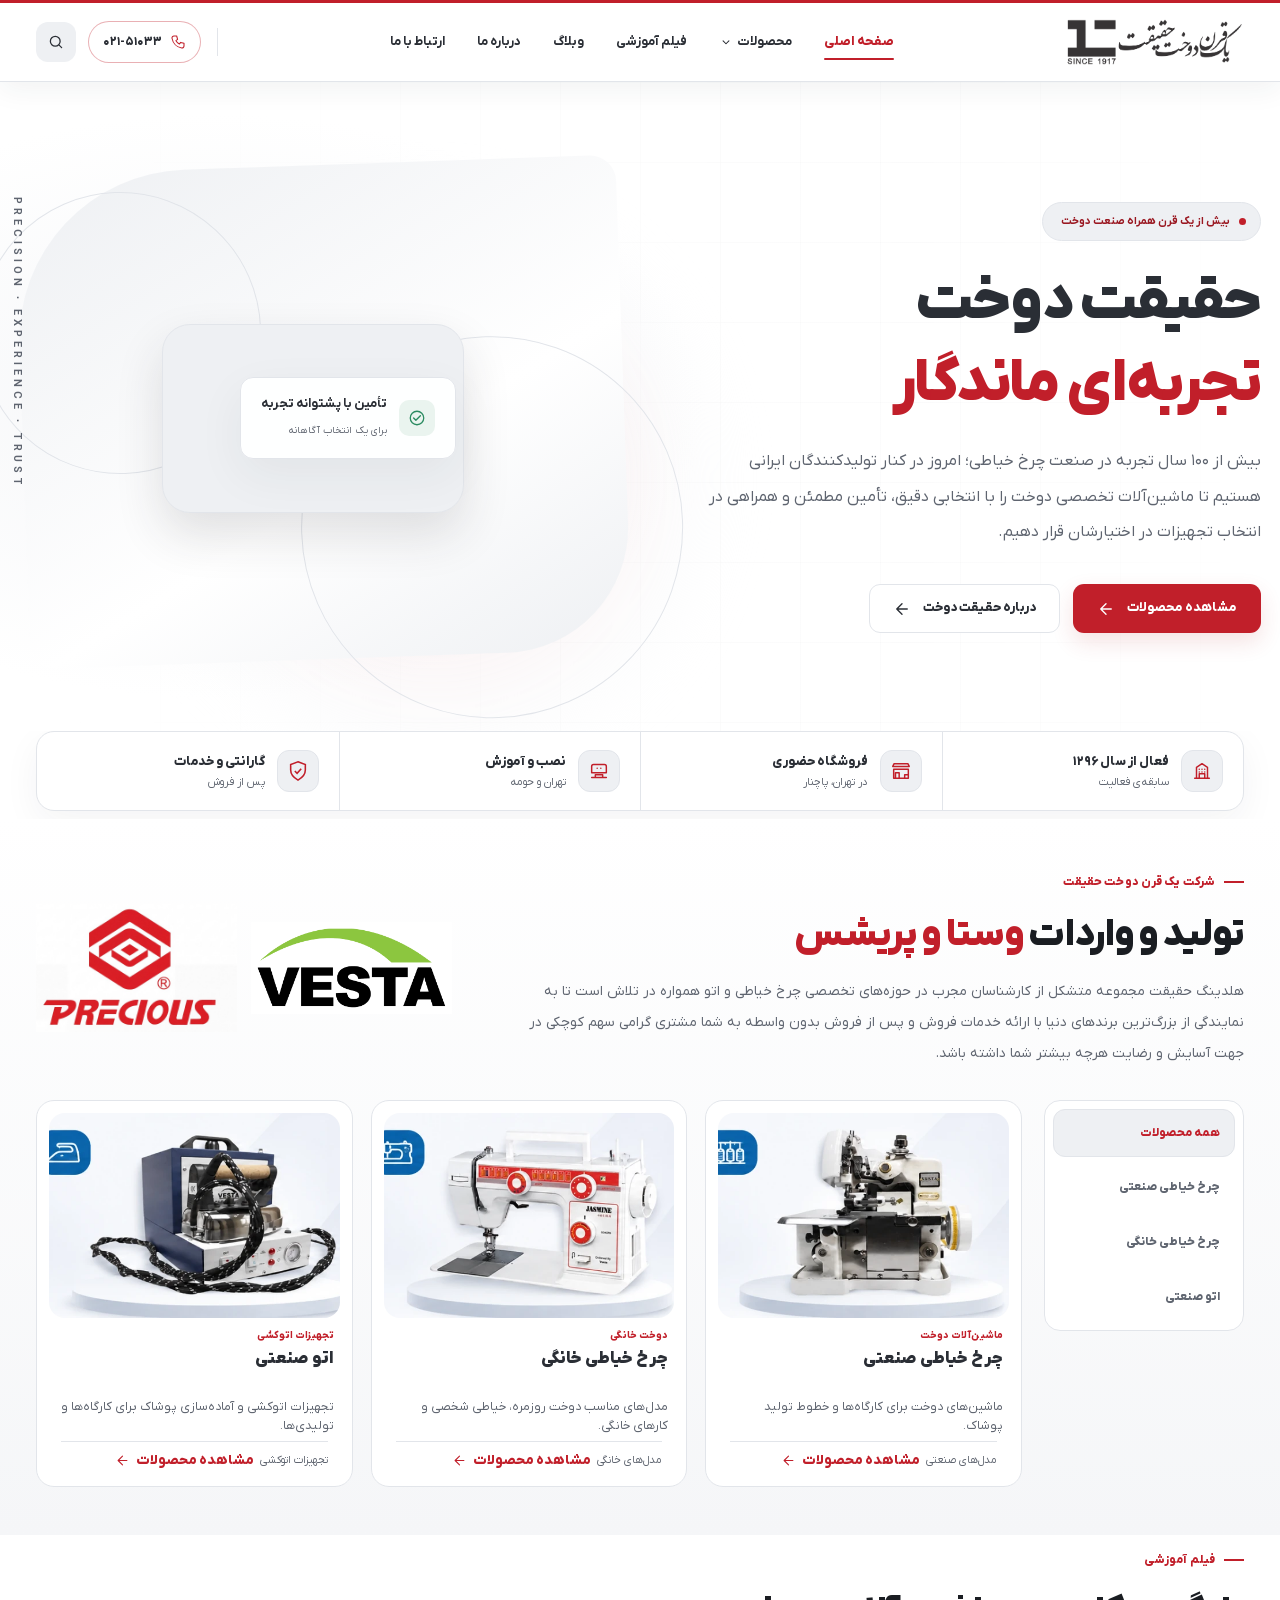
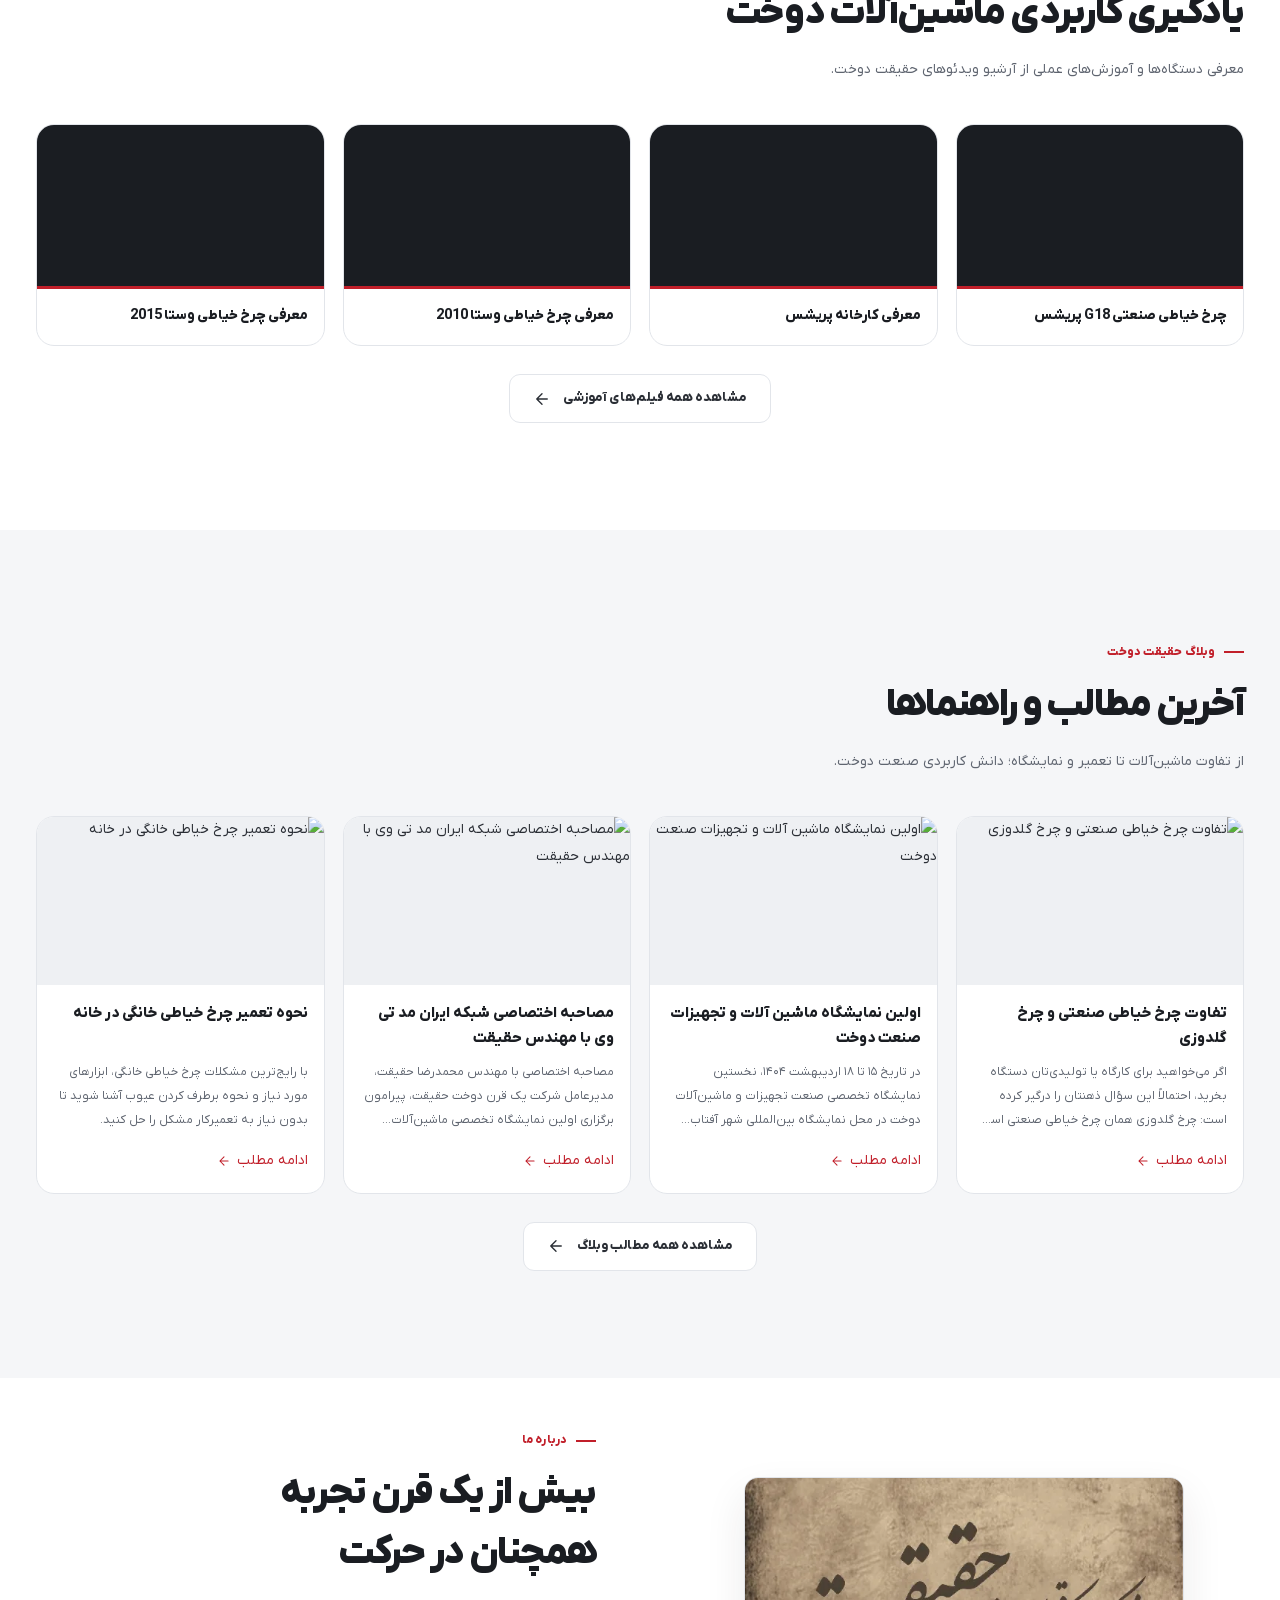
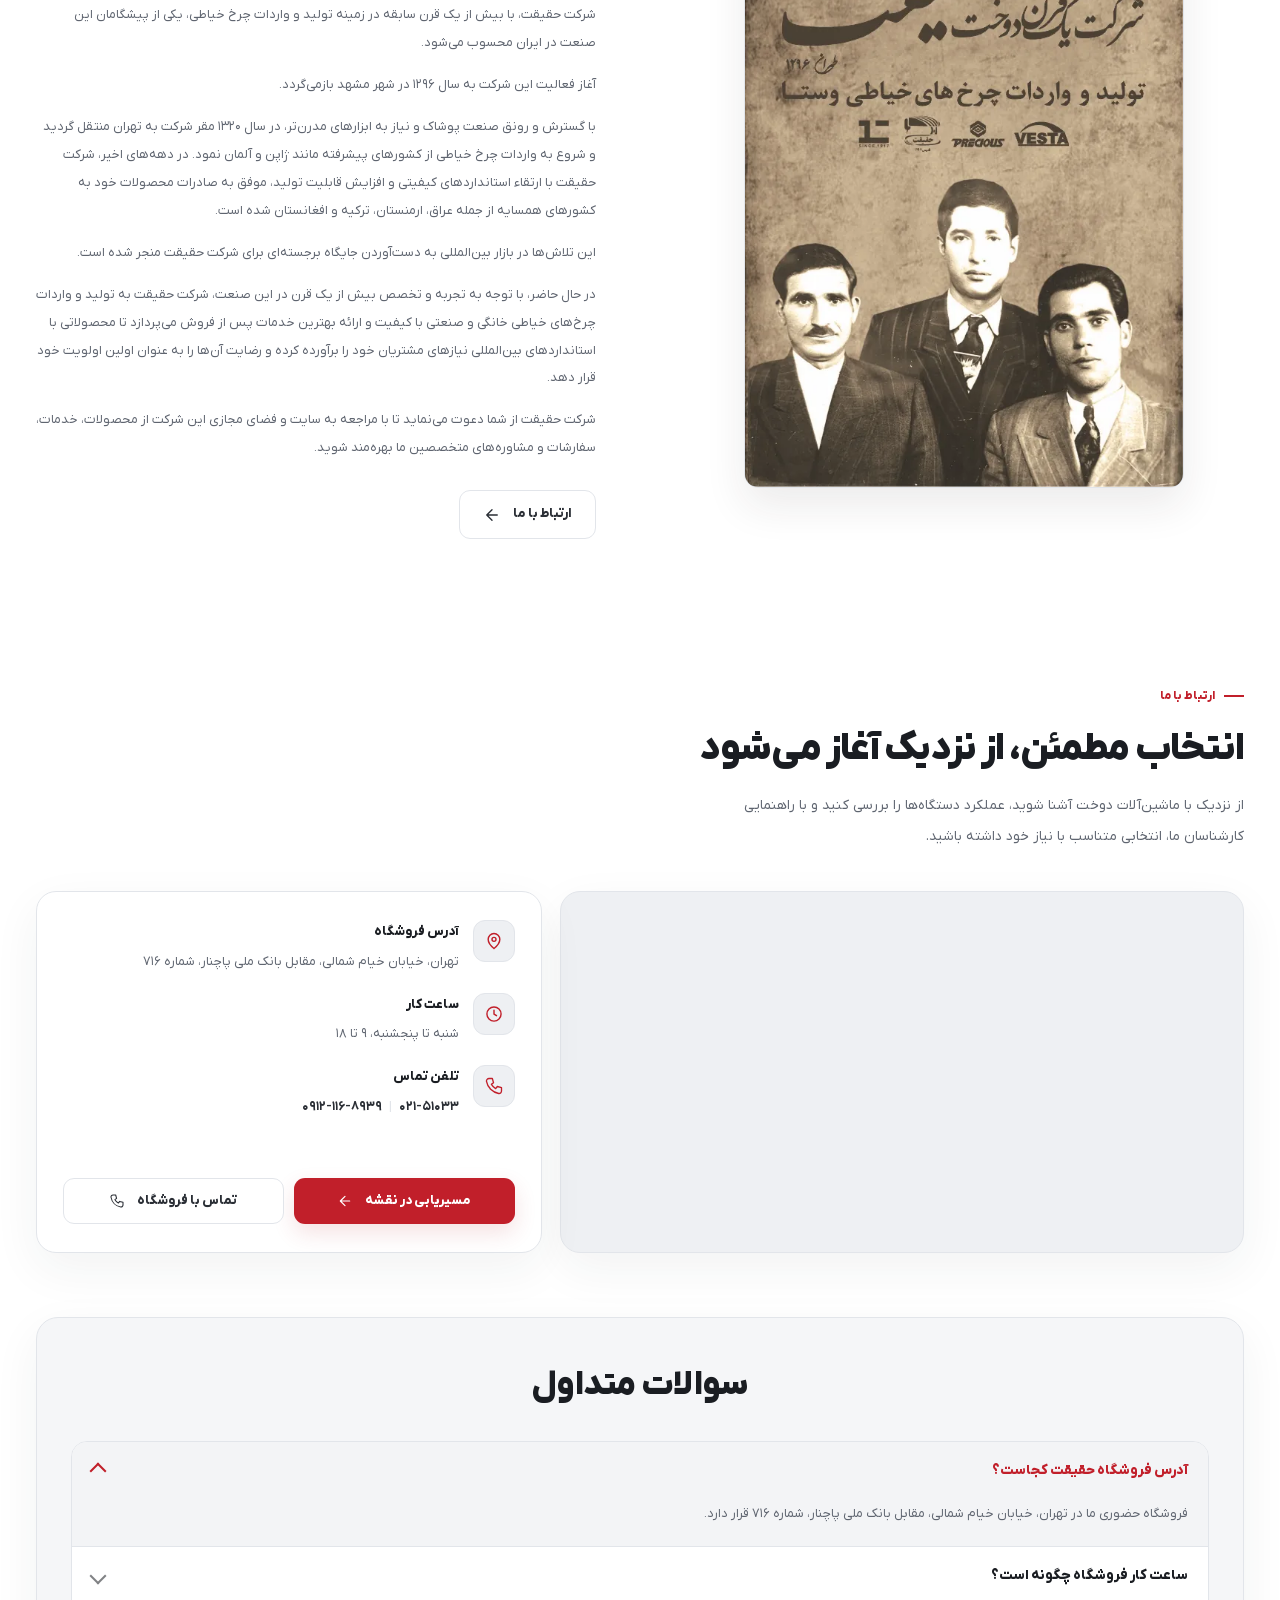
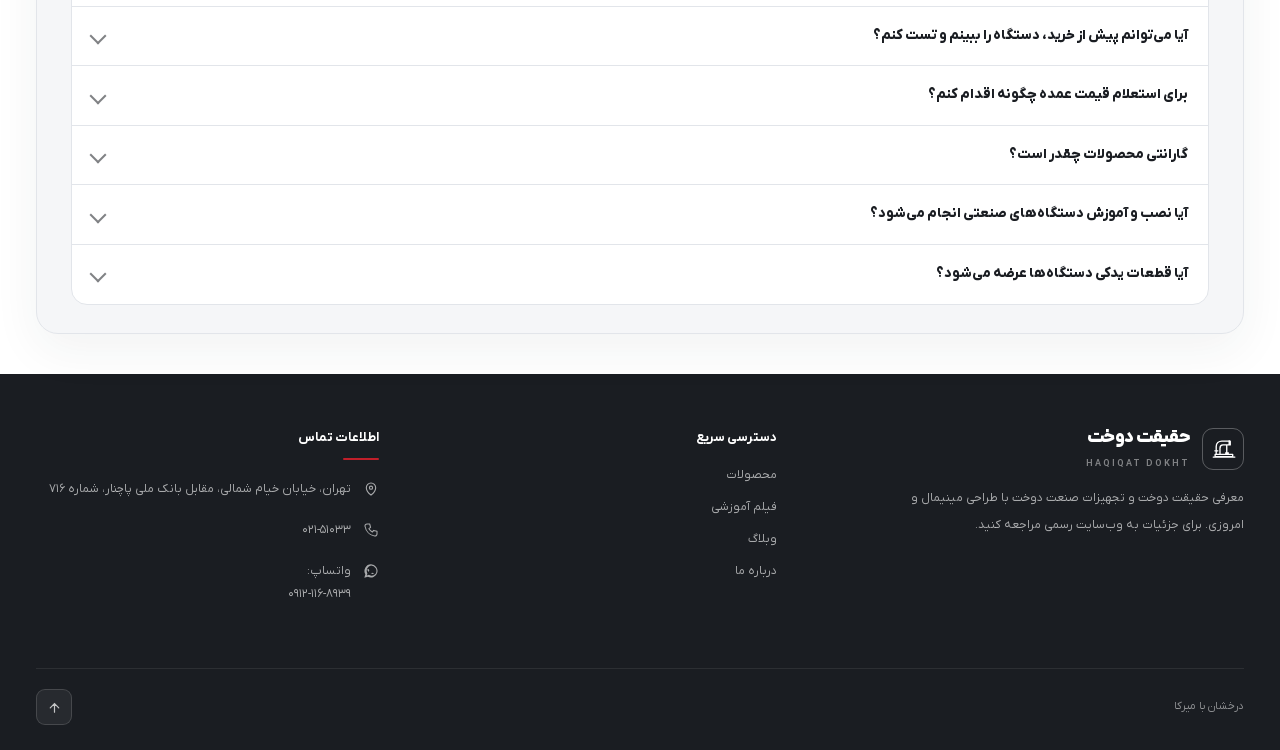
==== commit ec2efb18: "Use the sharper Precious logo beside the products intro. Co-authored-by: Cursor <cursoragent@cursor." ====
--- a/web2/index.html
+++ b/web2/index.html
@@ -12,7 +12,7 @@
   <!-- فونت ایران‌یکان -->
   <link rel="stylesheet" href="css/iranyekan.css">
   <!-- CSS اصلی -->
-  <link rel="stylesheet" href="css/styles.css?v=20260311y">
+  <link rel="stylesheet" href="css/styles.css?v=20260311z">
   <!-- فاصله کارت‌ها (قابل ویرایش) -->
   <link rel="stylesheet" href="css/product-cards.css?v=20260311k">
 </head>
@@ -282,7 +282,7 @@
           </div>
           <div class="brands-intro__logos">
             <img src="assets/logo-vesta.png" alt="لوگوی وستا" width="368" height="168">
-            <img class="logo-precious" src="assets/logo-precious.png?v=2" alt="لوگوی پریشس" width="267" height="185">
+            <img class="logo-precious" src="assets/logo-precious.png?v=3" alt="لوگوی پریشس" width="896" height="572">
           </div>
         </div>
         <div class="products-layout">
--- a/web2/css/styles.css
+++ b/web2/css/styles.css
@@ -2761,7 +2761,8 @@
     }
 
     .categories .brands-intro__logos {
-        justify-content: flex-start
+        justify-content: center;
+        width: 100%
     }
 
     .categories .brands-intro__logos img {
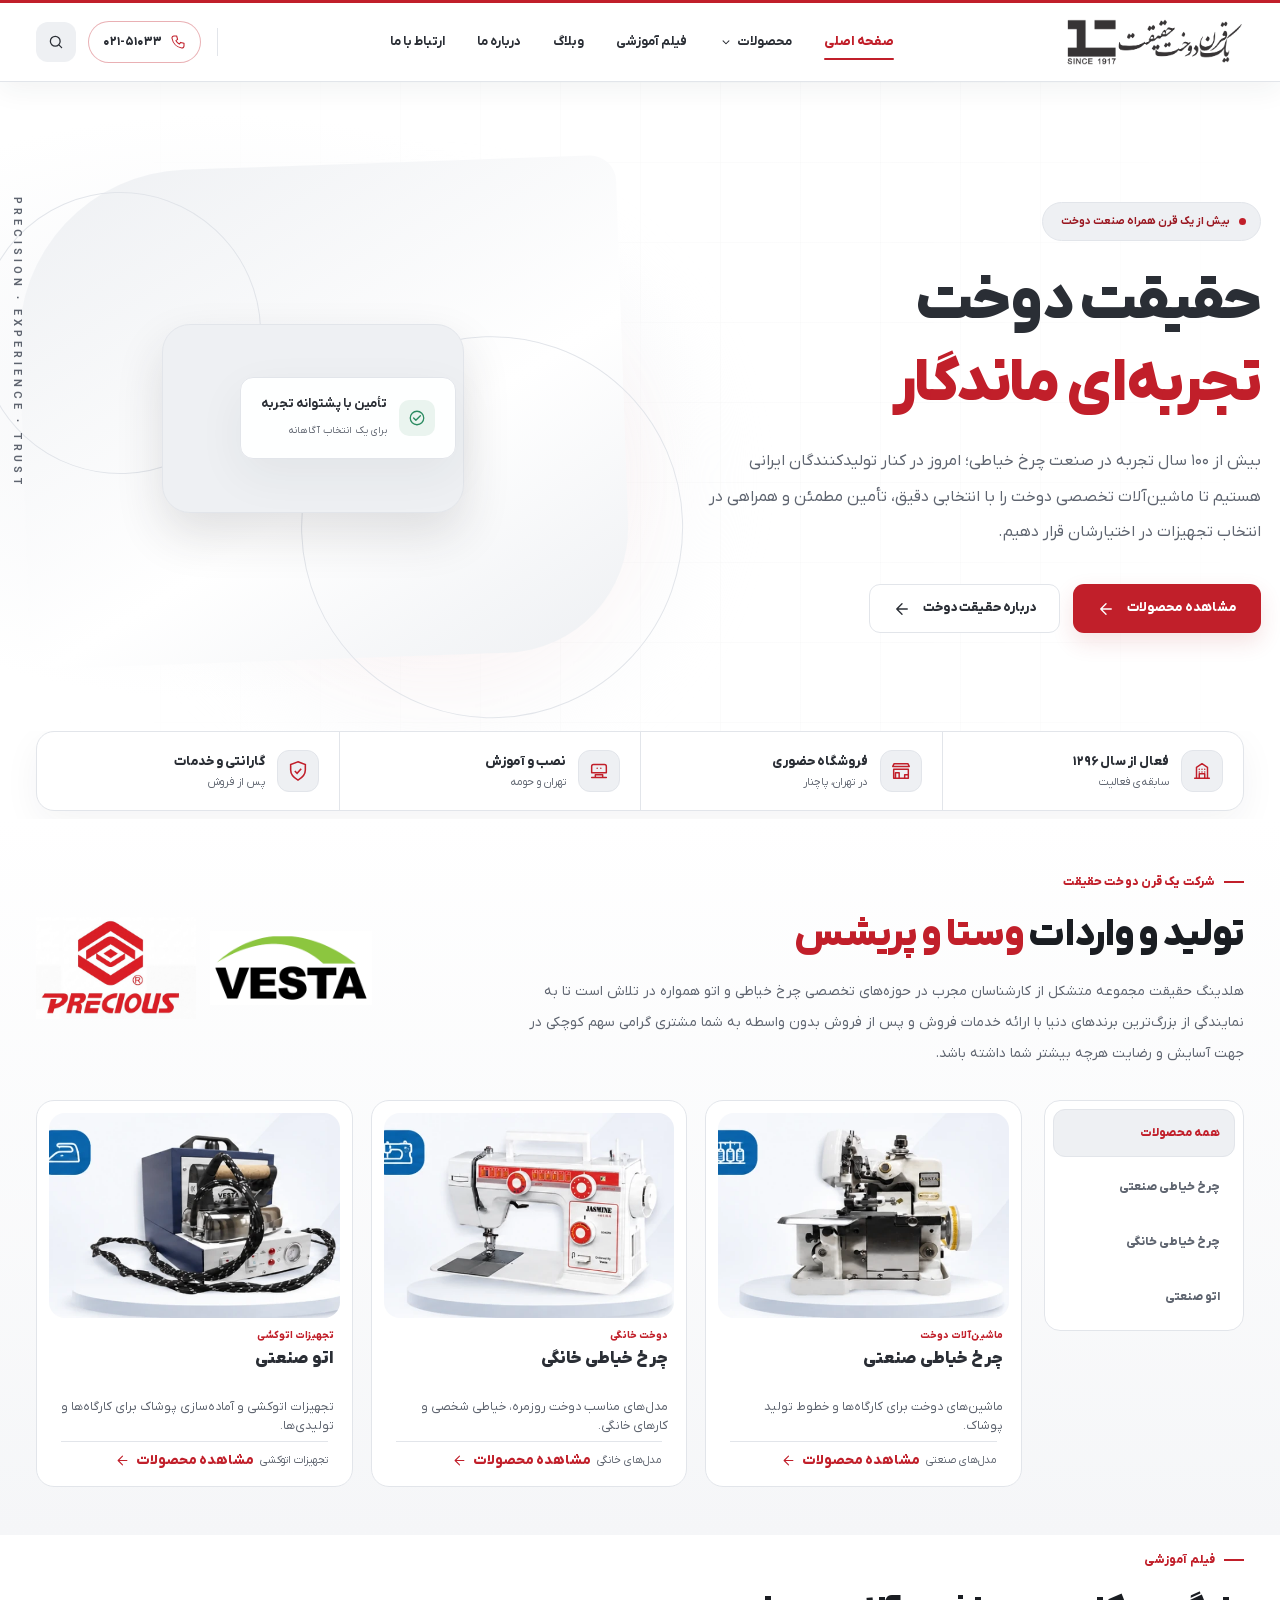
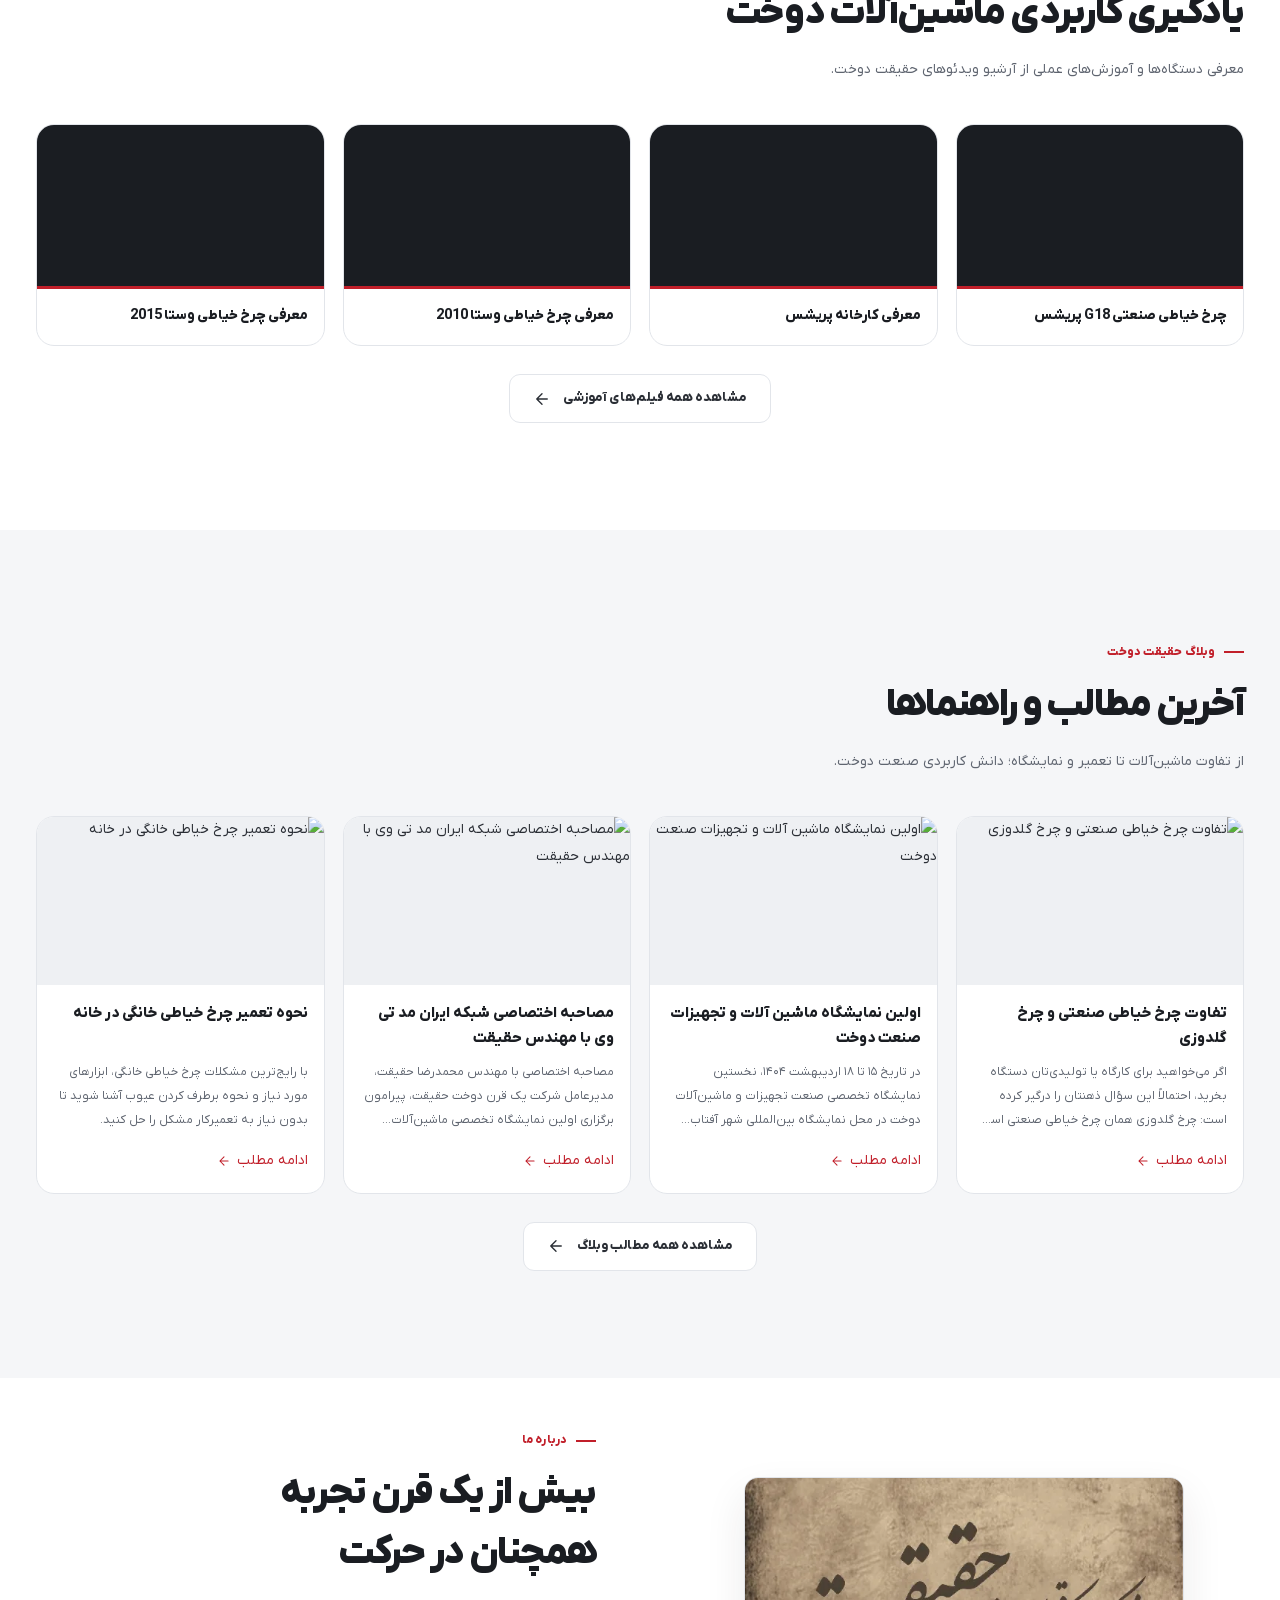
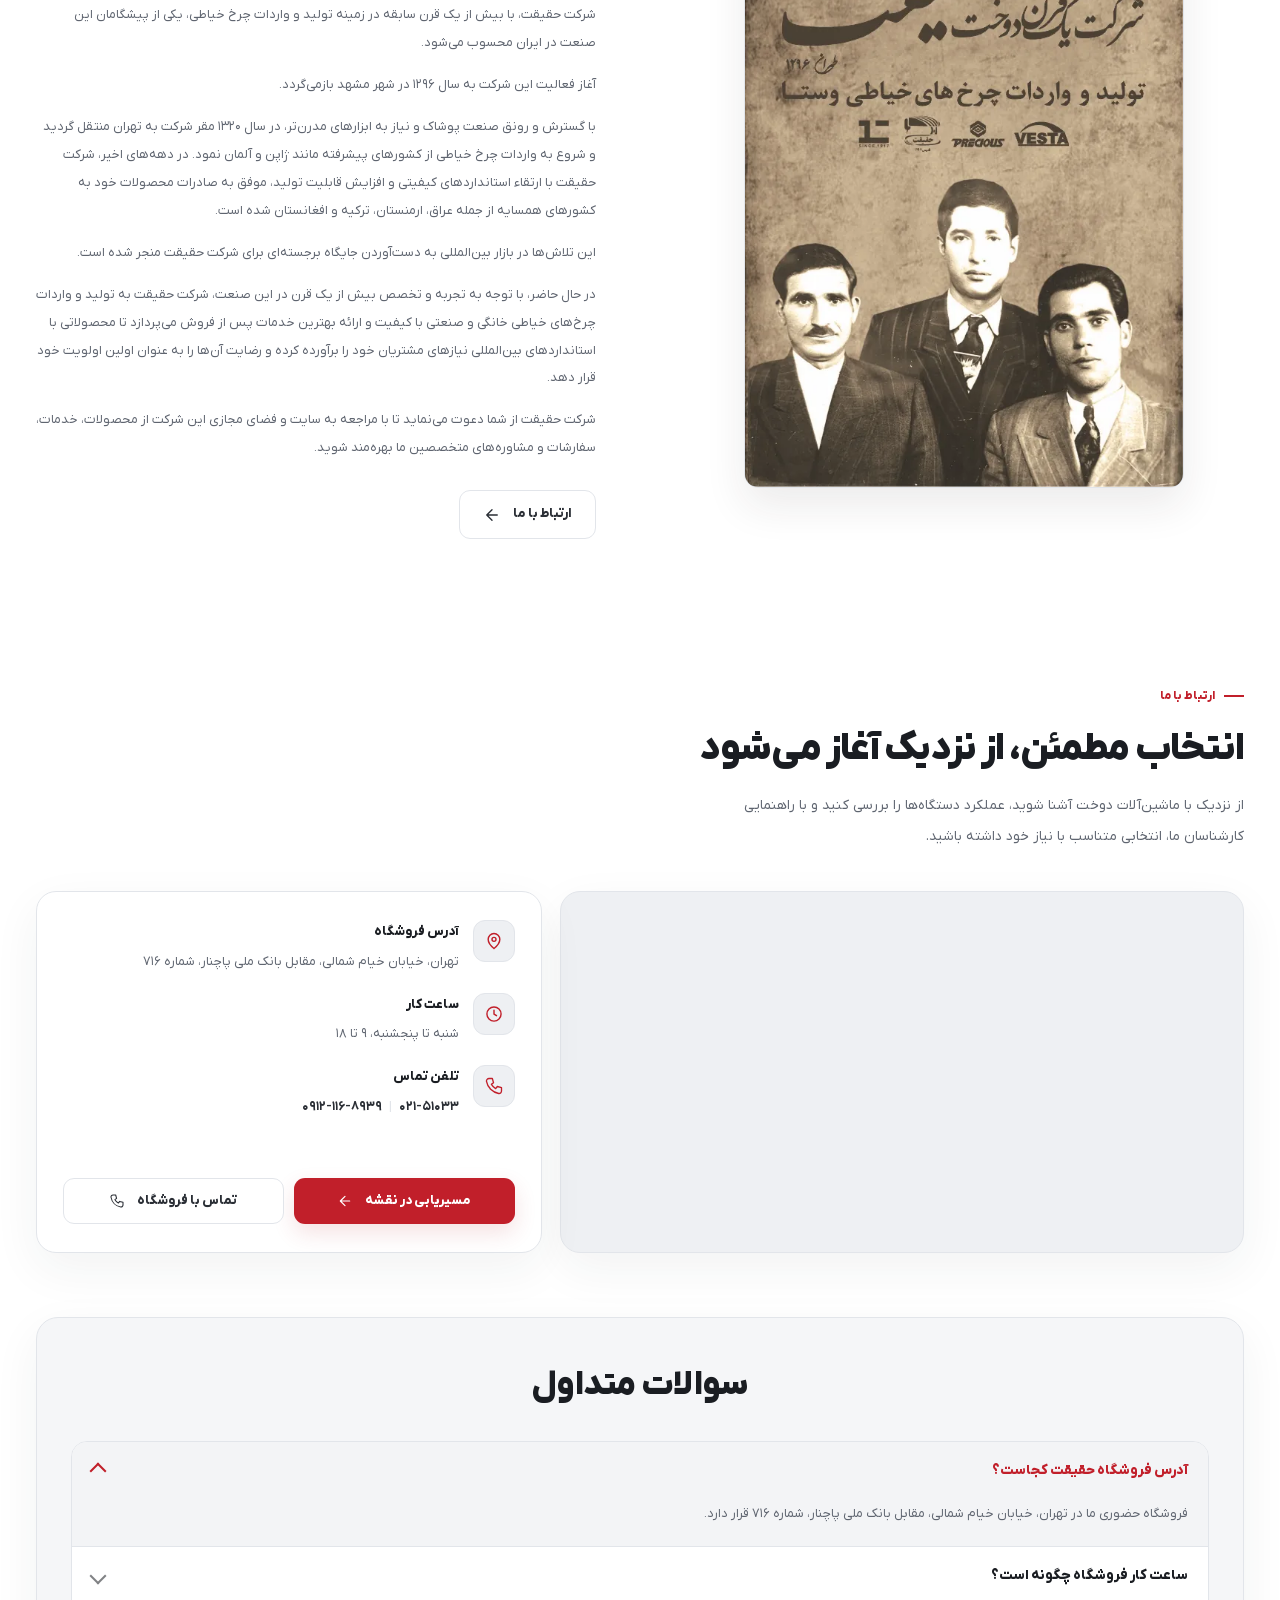
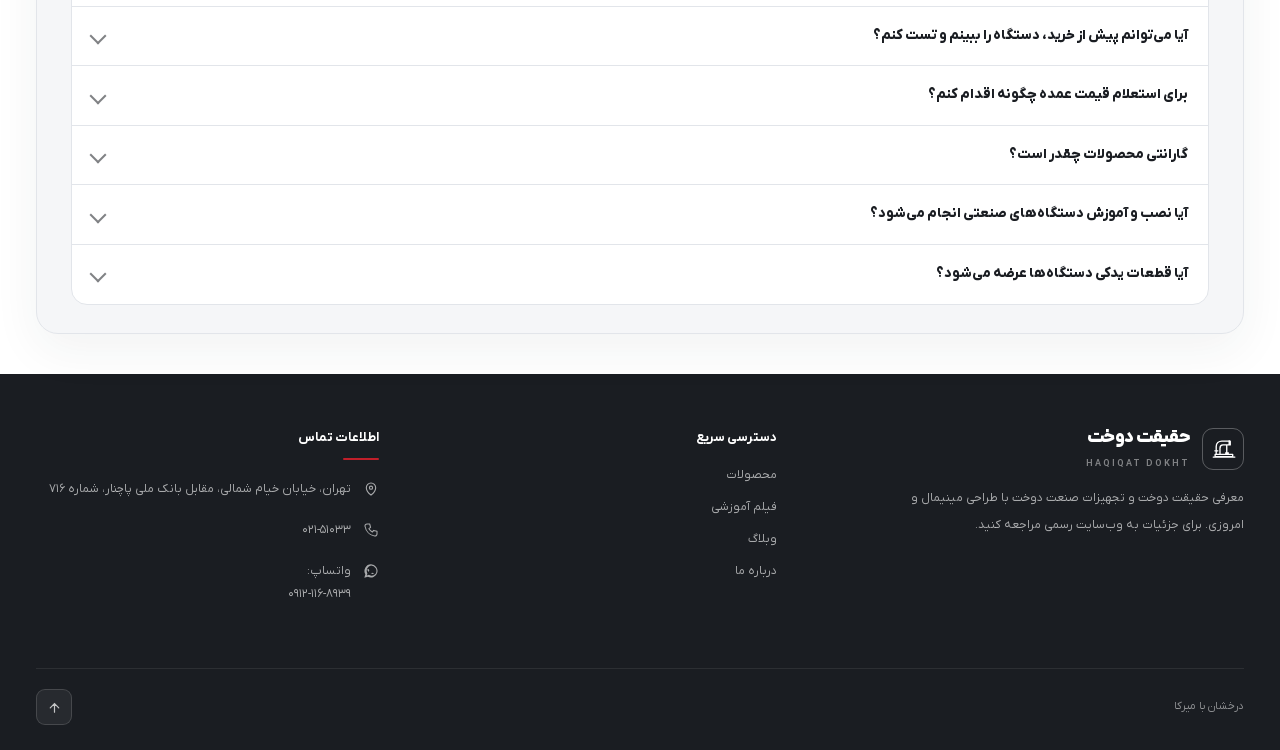
==== commit 783ffaa9: "Make the Vesta and Precious logos 20 percent smaller. Co-authored-by: Cursor <cursoragent@cursor.com" ====
--- a/web2/index.html
+++ b/web2/index.html
@@ -12,7 +12,7 @@
   <!-- فونت ایران‌یکان -->
   <link rel="stylesheet" href="css/iranyekan.css">
   <!-- CSS اصلی -->
-  <link rel="stylesheet" href="css/styles.css?v=20260311z">
+  <link rel="stylesheet" href="css/styles.css?v=20260312a">
   <!-- فاصله کارت‌ها (قابل ویرایش) -->
   <link rel="stylesheet" href="css/product-cards.css?v=20260311k">
 </head>
--- a/web2/css/styles.css
+++ b/web2/css/styles.css
@@ -2744,13 +2744,13 @@
 
 .categories .brands-intro__logos img {
     display: block;
-    height: 92px;
+    height: 74px;
     width: auto;
     object-fit: contain
 }
 
 .categories .brands-intro__logos .logo-precious {
-    height: 128px
+    height: 102px
 }
 
 @media (max-width: 850px) {
@@ -2766,11 +2766,11 @@
     }
 
     .categories .brands-intro__logos img {
-        height: 72px
+        height: 58px
     }
 
     .categories .brands-intro__logos .logo-precious {
-        height: 100px
+        height: 80px
     }
 }
 
